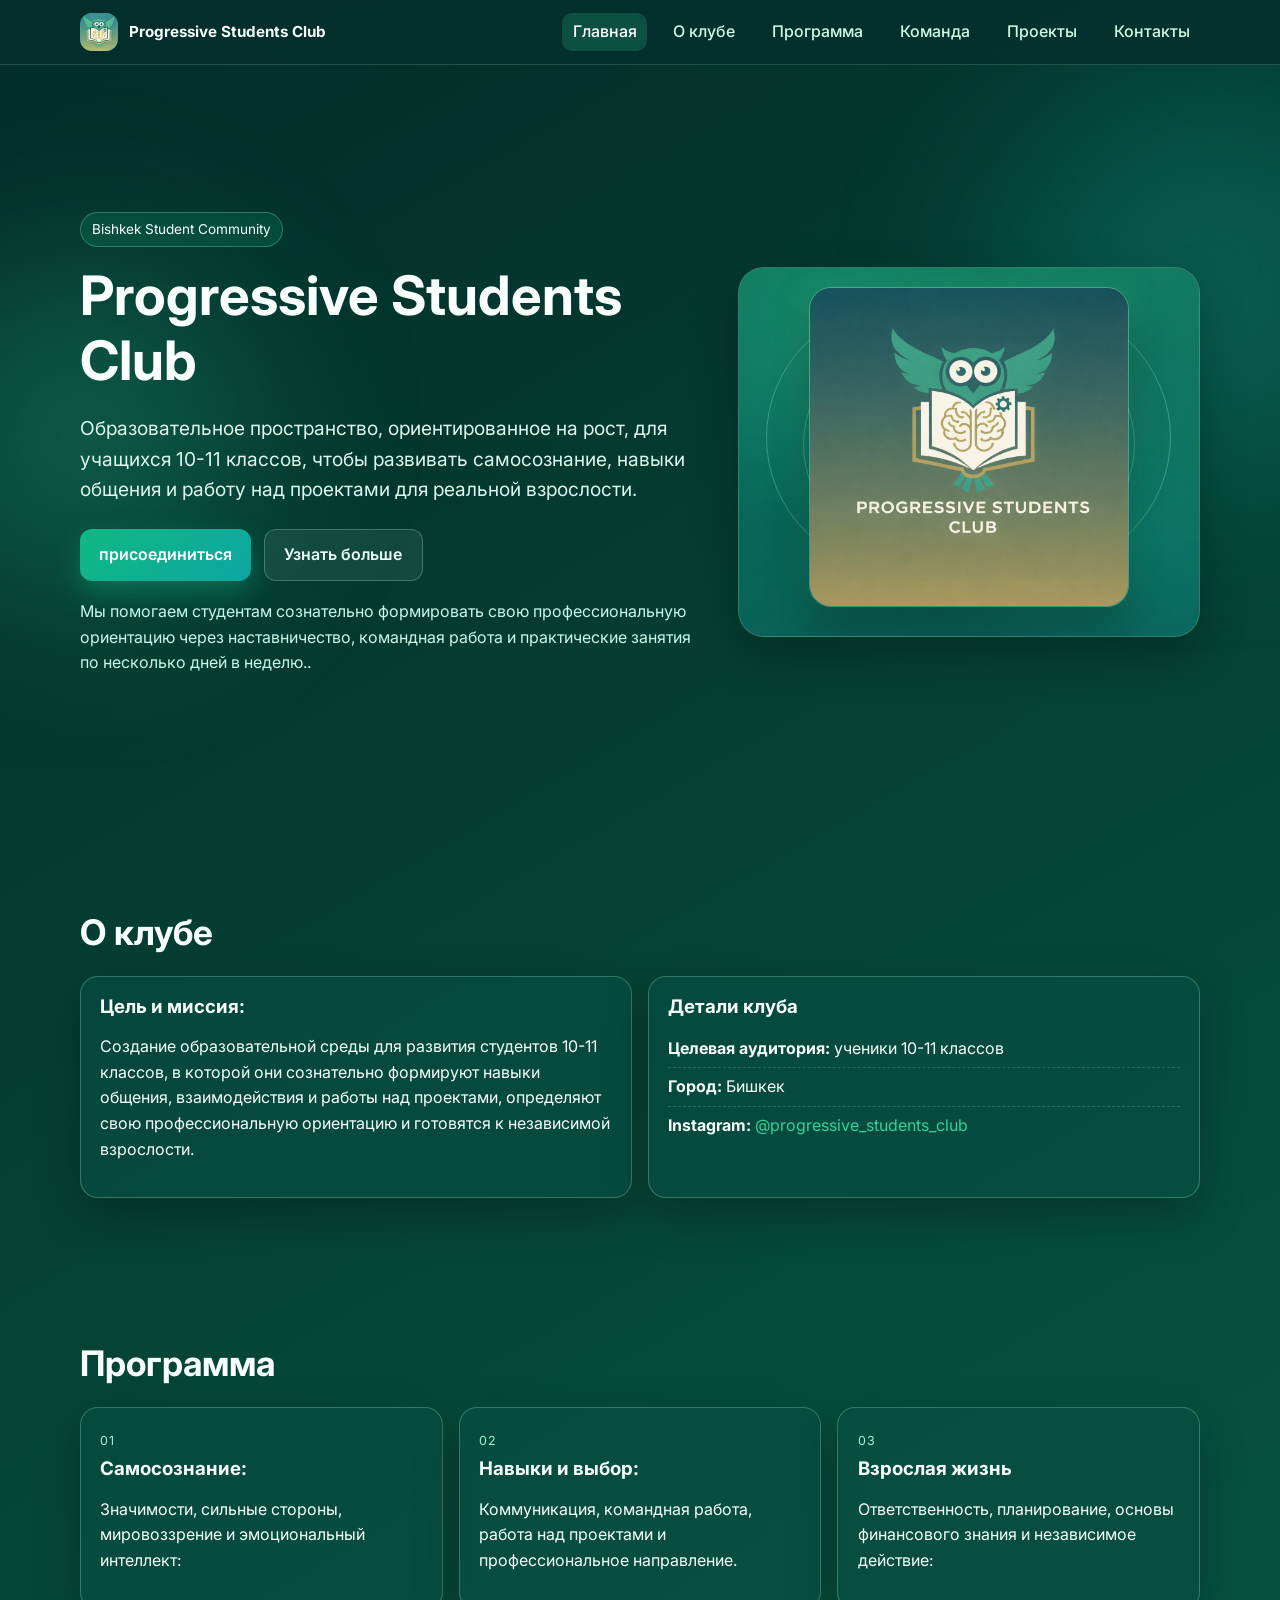
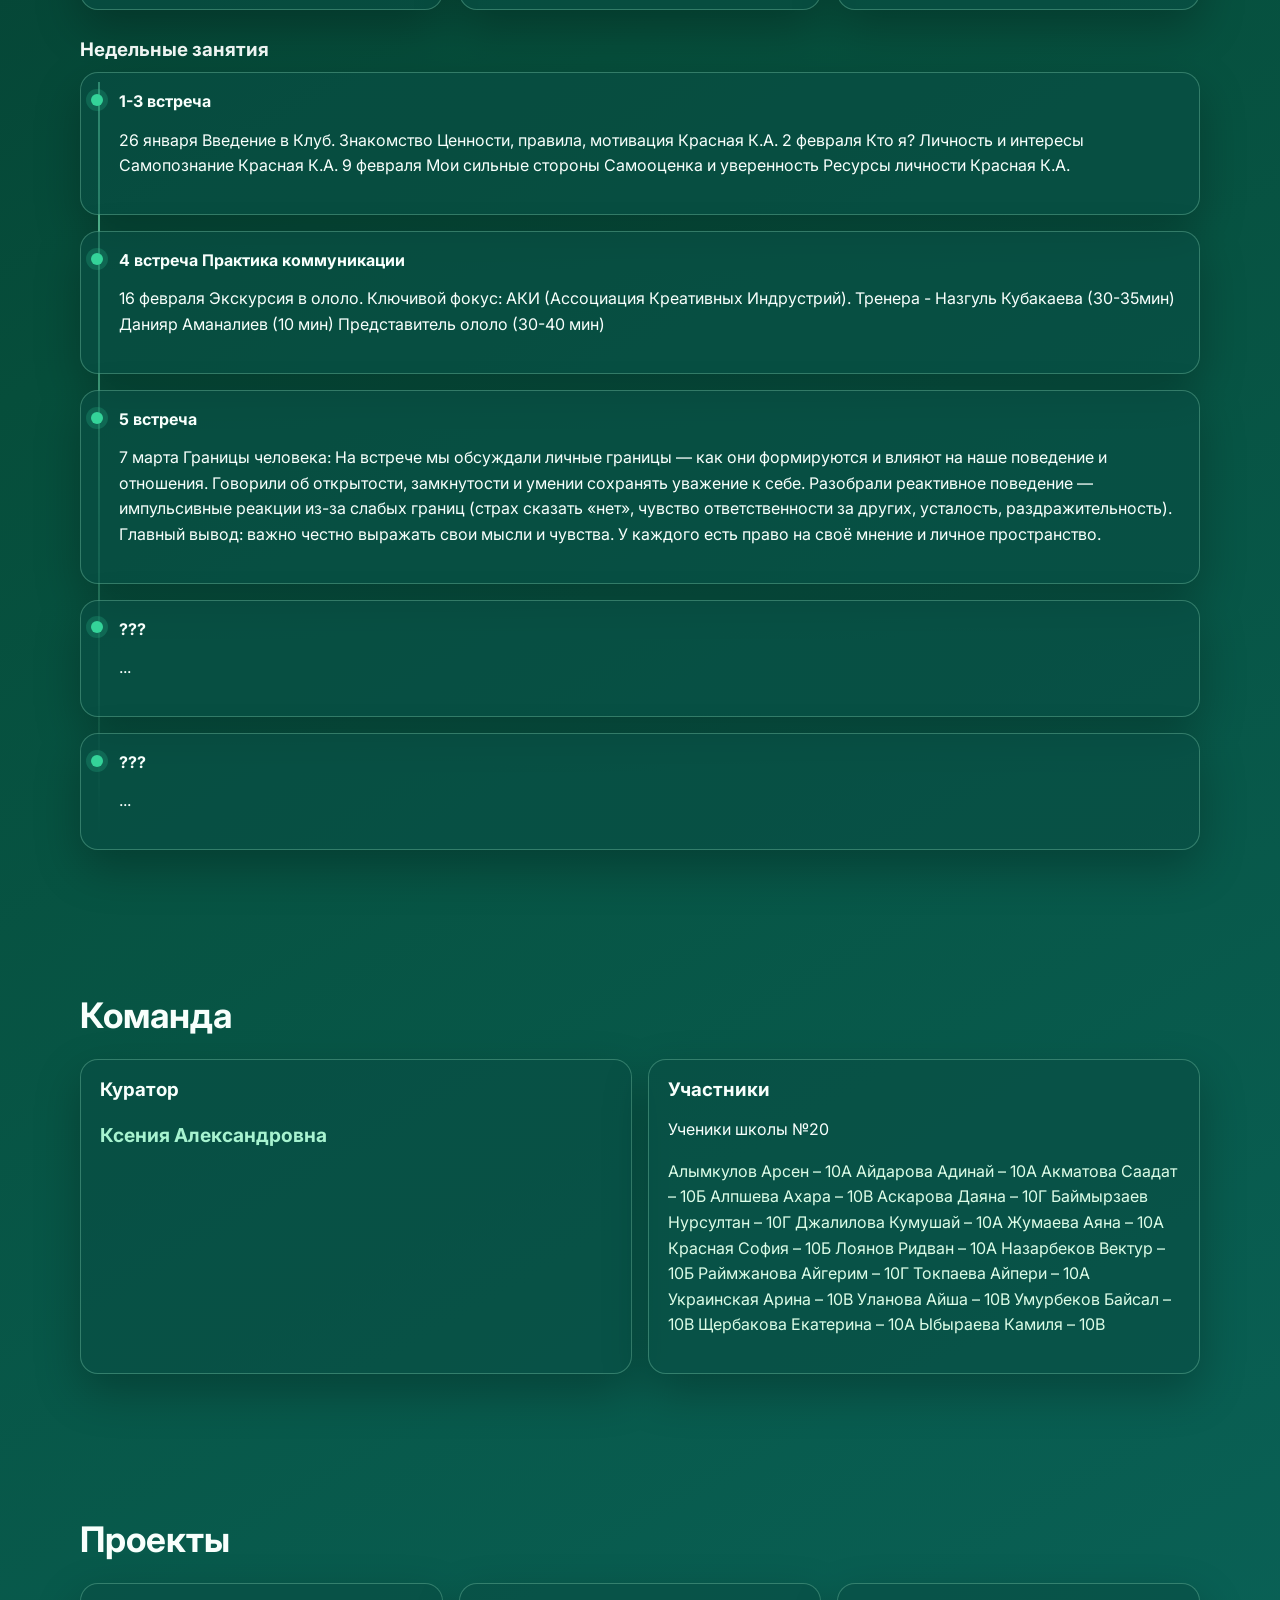
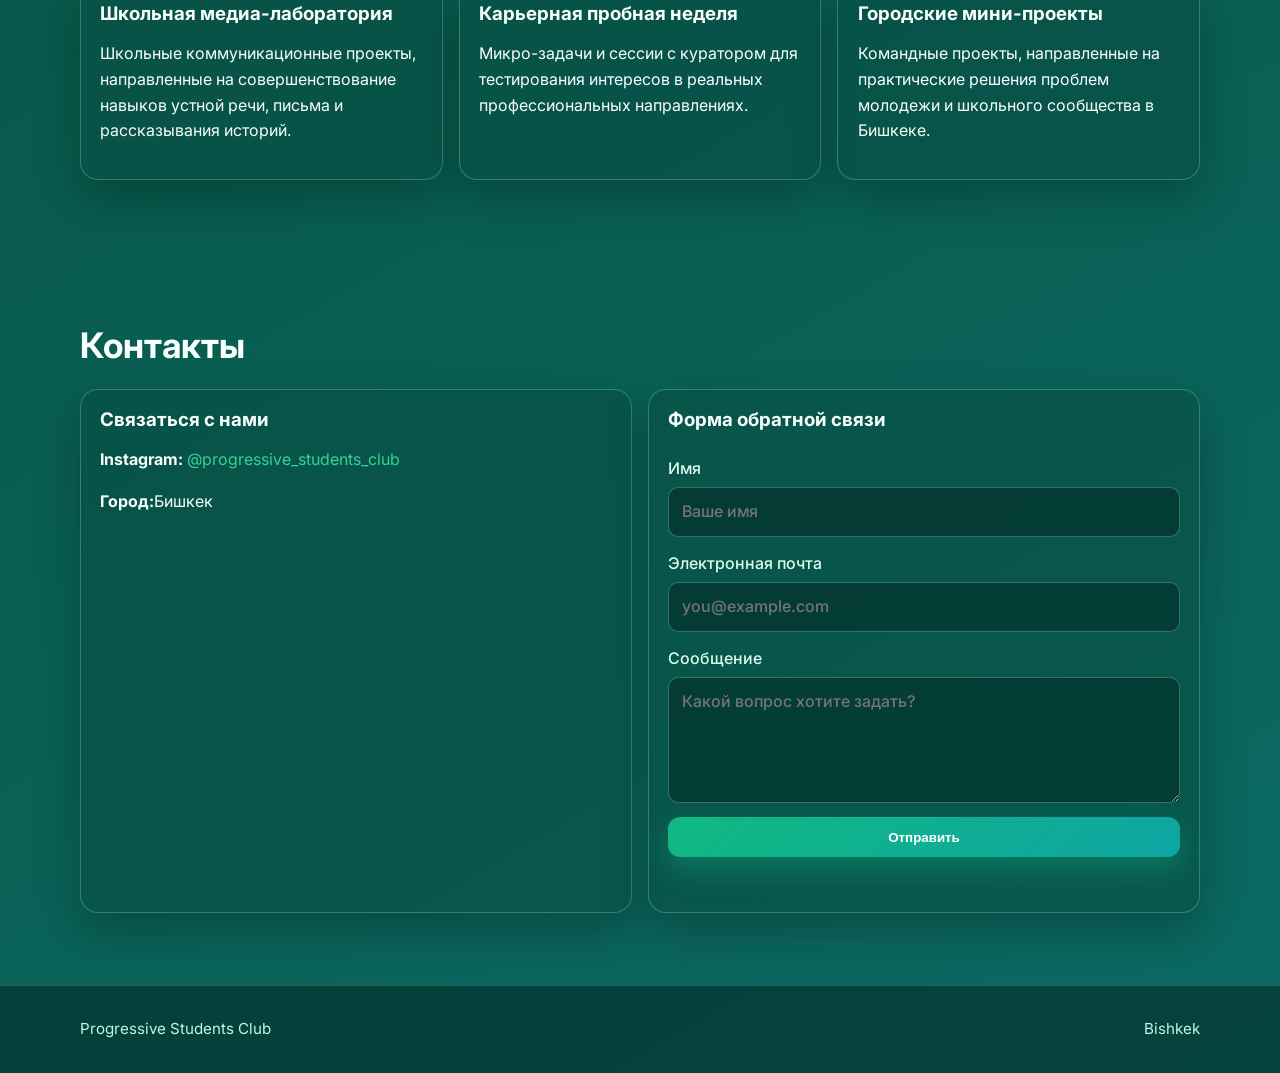
==== index.html @ 83e4a933 "Update image paths and contact API URL" ====
﻿<!DOCTYPE html>
<html lang="en">
<head>
  <meta charset="UTF-8" />
  <meta name="viewport" content="width=device-width, initial-scale=1.0" />
  <title>Progressive Students Club</title>
  <link rel="preconnect" href="https://fonts.googleapis.com" />
  <link rel="preconnect" href="https://fonts.gstatic.com" crossorigin />
  <link href="https://fonts.googleapis.com/css2?family=Inter:wght@400;500;600;700;800&display=swap" rel="stylesheet" />
  <link rel="stylesheet" href="main.css" />
</head>
<body>
  <div class="background-blur blur-one"></div>
  <div class="background-blur blur-two"></div>

  <header class="site-header">
    <div class="container nav-wrap">
      <a href="#home" class="brand">
        <span class="brand-icon"><img src="b03cfb3b-7df6-4807-9b04-dc9da9c97bba.png" alt="Progressive Students Club logo" /></span>
        <span>Progressive Students Club</span>
      </a>

      <button class="nav-toggle" aria-label="Open menu" aria-expanded="false">☰</button>

      <nav class="site-nav" id="site-nav">
        <a href="#home">Главная</a>
        <a href="#about">О клубе</a>
        <a href="#program">Программа</a>
        <a href="#team">Команда</a>
        <a href="#projects">Проекты</a>
        <a href="#contacts">Контакты</a>
      </nav>
    </div>
  </header>

  <main>
    <section id="home" class="section hero">
      <div class="container hero-grid">
        <div>
          <span class="tag">Bishkek Student Community</span>
          <h1>Progressive Students Club</h1>
          <p class="subtitle">Образовательное пространство, ориентированное на рост, для учащихся 10-11 классов, чтобы развивать самосознание, навыки общения и работу над проектами для реальной взрослости.</p>
          <div class="hero-actions">
            <a href="#contacts" class="btn btn-primary">присоединиться</a>
            <a href="#about" class="btn btn-ghost">Узнать больше</a>
          </div>
          <p class="short-desc">Мы помогаем студентам сознательно формировать свою профессиональную ориентацию через наставничество, командная работа и практические занятия по несколько дней в неделю..</p>
        </div>

        <div class="logo-card aura-card">
          <span class="aura-orbit orbit-one" aria-hidden="true"></span>
          <span class="aura-orbit orbit-two" aria-hidden="true"></span>
          <img src="Gemini_Generated_Image_danqq2danqq2danq.png" alt="Логотип Progressive Students Club" class="logo-image" />
          <p></p>
        </div>
      </div>
    </section>

    <section id="about" class="section">
      <div class="container">
        <h2>О клубе</h2>
        <div class="cards two-col">
          <article class="card">
            <h3>Цель и миссия:</h3>
            <p>Создание образовательной среды для развития студентов 10-11 классов, в которой они сознательно формируют навыки общения, взаимодействия и работы над проектами, определяют свою профессиональную ориентацию и готовятся к независимой взрослости.</p>
          </article>
          <article class="card">
            <h3>Детали клуба</h3>
            <ul class="info-list">
              <li><strong>Целевая аудитория:</strong> ученики 10-11 классов</li>
              <li><strong>Город:</strong> Бишкек</li>
              <li><strong>Instagram:</strong> <a href="https://www.instagram.com/progressive_students_club" target="_blank" rel="noopener noreferrer">@progressive_students_club</a></li>
            </ul>
          </article>
        </div>
      </div>
    </section>

    <section id="program" class="section">
      <div class="container">
        <h2>Программа</h2>
        <div class="cards three-col stages">
          <article class="card">
            <span class="stage-number">01</span>
            <h3>Самосознание:</h3>
            <p>Значимости, сильные стороны, мировоззрение и эмоциональный интеллект:</p>
          </article>
          <article class="card">
            <span class="stage-number">02</span>
            <h3>Навыки и выбор:</h3>
            <p>Коммуникация, командная работа, работа над проектами и профессиональное направление.</p>
          </article>
          <article class="card">
            <span class="stage-number">03</span>
            <h3>Взрослая жизнь</h3>
            <p>Ответственность, планирование, основы финансового знания и независимое действие:</p>
          </article>
        </div>

        <div class="timeline-wrap">
          <h3>Недельные занятия</h3>
          <div class="timeline">
            <article class="timeline-item card">
              <h4>1-3 встреча</h4>
              <p>26 января	Введение в Клуб. Знакомство	Ценности, правила, мотивация	Красная К.А.	
                 2 февраля	Кто я? Личность и интересы	Самопознание	Красная К.А.	
                 9 февраля	Мои сильные стороны 
                    Самооценка и уверенность
	                Ресурсы личности	Красная К.А.	
                </p>
            </article>
            <article class="timeline-item card">
              <h4>4 встреча Практика коммуникации</h4>
              <p>16 февраля	Экскурсия в ололо. 

	            Ключивой фокус: АКИ (Ассоциация Креативных Индрустрий).
                Тренера - Назгуль Кубакаева (30-35мин)
                Данияр Аманалиев (10 мин)
                Представитель ололо (30-40 мин)
	
</p>
            </article>
            <article class="timeline-item card">
              <h4>5 встреча
              </h4>
              <p>7 марта Границы человека: На встрече мы обсуждали личные границы — как они формируются и влияют на наше поведение и отношения. Говорили об открытости, замкнутости и умении сохранять уважение к себе.
Разобрали реактивное поведение — импульсивные реакции из-за слабых границ (страх сказать «нет», чувство ответственности за других, усталость, раздражительность).
Главный вывод: важно честно выражать свои мысли и чувства. У каждого есть право на своё мнение и личное пространство.</p>
            </article>
            <article class="timeline-item card">
              <h4>???</h4>
              <p>...</p>
            </article>
            <article class="timeline-item card">
              <h4>???</h4>
              <p>...</p>
            </article>
          </div>
        </div>
      </div>
    </section>

    <section id="team" class="section">
      <div class="container">
        <h2>Команда</h2>
        <div class="cards two-col">
          <article class="card">
            <h3>Куратор</h3>
            <p class="mentor-name">Ксения Александровна</p>
          </article>
          <article class="card">
            <h3>Участники</h3>
            <p>Ученики школы №20</p>
            <p class="names-block">Алымкулов Арсен – 10А

Айдарова Адинай – 10А

Акматова Саадат – 10Б

Алпшева Ахара – 10В

Аскарова Даяна – 10Г

Баймырзаев Нурсултан – 10Г

Джалилова Кумушай – 10А

Жумаева Аяна – 10А

Красная София – 10Б

Лоянов Ридван – 10А

Назарбеков Вектур – 10Б

Раймжанова Айгерим – 10Г

Токпаева Айпери – 10А

Украинская Арина – 10В

Уланова Айша – 10В

Умурбеков Байсал – 10В

Щербакова Екатерина – 10А

Ыбыраева Камиля – 10В</p>
          </article>
        </div>
      </div>
    </section>

    <section id="projects" class="section">
      <div class="container">
        <h2>Проекты</h2>
        <div class="cards three-col">
          <article class="card">
            <h3>Школьная медиа-лаборатория</h3>
            <p>Школьные коммуникационные проекты, направленные на совершенствование навыков устной речи, письма и рассказывания историй.</p>
          </article>
          <article class="card">
            <h3>Карьерная пробная неделя</h3>
            <p>Микро-задачи и сессии с куратором для тестирования интересов в реальных профессиональных направлениях.</p>
          </article>
          <article class="card">
            <h3>Городские мини-проекты</h3>
            <p>Командные проекты, направленные на практические решения проблем молодежи и школьного сообщества в Бишкеке.</p>
          </article>
        </div>
      </div>
    </section>

    <section id="contacts" class="section">
      <div class="container">
        <h2>Контакты</h2>
        <div class="cards two-col">
          <article class="card">
            <h3>Связаться с нами</h3>
            <p><strong>Instagram:</strong> <a href="https://www.instagram.com/progressive_students_club" target="_blank" rel="noopener noreferrer">@progressive_students_club</a></p>
            <p><strong>Город:</strong>Бишкек</p>
          </article>

          <form class="card contact-form" id="contactForm">
            <h3>Форма обратной связи</h3>
            <label>
              Имя
              <input type="text" name="name" placeholder="Ваше имя" required />
            </label>
            <label>
                Электронная почта
              <input type="email" name="email" placeholder="you@example.com" required />
            </label>
            <label class="hp-field" aria-hidden="true">
              Website
              <input type="text" name="website" tabindex="-1" autocomplete="off" />
            </label>
            <label>
              Сообщение
              <textarea name="message" rows="4" placeholder="Какой вопрос хотите задать?" required></textarea>
            </label>
            <button type="submit" class="btn btn-primary">Отправить</button>
            <p class="form-note" id="formNote" aria-live="polite"></p>
          </form>
        </div>
      </div>
    </section>
  </main>

  <footer class="site-footer">
    <div class="container footer-wrap">
      <p>Progressive Students Club</p>
      <p>Bishkek</p>
    </div>
  </footer>

  <script>
    window.CONTACT_API_URL = 'https://progressive-students-club.onrender.com';
  </script>
  <script src="main.js"></script>
</body>
</html>
---- main.css ----
﻿:root {
  --bg-dark: #052e2b;
  --bg-mid: #065f46;
  --emerald: #10b981;
  --mint: #34d399;
  --teal: #0f766e;
  --text: #f8fffc;
  --muted: #d1fae5;
  --card: rgba(9, 78, 68, 0.62);
  --border: rgba(167, 243, 208, 0.28);
  --shadow: 0 18px 45px rgba(0, 0, 0, 0.25);
  --radius: 18px;
}

* {
  box-sizing: border-box;
}

html {
  scroll-behavior: smooth;
}

body {
  margin: 0;
  font-family: "Inter", sans-serif;
  color: var(--text);
  background: linear-gradient(150deg, #022c28, #064e3b 40%, #0b6a63 100%);
  line-height: 1.6;
  min-height: 100vh;
}

a {
  color: var(--mint);
  text-decoration: none;
}

a:hover {
  color: #a7f3d0;
}

.container {
  width: min(1120px, 92%);
  margin: 0 auto;
}

.background-blur {
  position: fixed;
  z-index: -1;
  border-radius: 50%;
  filter: blur(100px);
  opacity: 0.28;
}

.blur-one {
  width: 320px;
  height: 320px;
  left: -80px;
  top: 30vh;
  background: #34d399;
}

.blur-two {
  width: 380px;
  height: 380px;
  right: -120px;
  top: 10vh;
  background: #14b8a6;
}

.site-header {
  position: sticky;
  top: 0;
  z-index: 100;
  backdrop-filter: blur(12px);
  background: rgba(4, 47, 44, 0.75);
  border-bottom: 1px solid rgba(167, 243, 208, 0.18);
}

.nav-wrap {
  display: flex;
  align-items: center;
  justify-content: space-between;
  gap: 1rem;
  padding: 0.8rem 0;
}

.brand {
  display: inline-flex;
  align-items: center;
  gap: 0.7rem;
  color: var(--text);
  font-weight: 700;
  font-size: 0.95rem;
}

.brand-icon {
  width: 38px;
  height: 38px;
  border-radius: 12px;
  display: grid;
  place-items: center;
  background: linear-gradient(135deg, var(--mint), var(--teal));
  color: white;
  overflow: hidden;
}

.brand-icon img {
  width: 100%;
  height: 100%;
  object-fit: cover;
  border-radius: 10px;
  display: block;
}

.site-nav {
  display: flex;
  align-items: center;
  gap: 1rem;
}

.site-nav a {
  color: var(--muted);
  font-weight: 500;
  padding: 0.4rem 0.65rem;
  border-radius: 10px;
  transition: background 0.25s ease, color 0.25s ease;
}

.site-nav a:hover,
.site-nav a.active {
  color: #ffffff;
  background: rgba(52, 211, 153, 0.2);
}

.nav-toggle {
  display: none;
  border: 1px solid var(--border);
  background: rgba(6, 95, 70, 0.45);
  color: var(--text);
  border-radius: 12px;
  width: 42px;
  height: 42px;
  cursor: pointer;
}

.section {
  padding: 4.5rem 0;
}

.hero {
  min-height: 86vh;
  display: flex;
  align-items: center;
}

.hero-grid {
  display: grid;
  grid-template-columns: 1.15fr 0.85fr;
  gap: 2rem;
  align-items: center;
}

.tag {
  display: inline-block;
  padding: 0.35rem 0.7rem;
  border: 1px solid var(--border);
  border-radius: 100px;
  background: rgba(16, 185, 129, 0.16);
  font-size: 0.85rem;
}

h1,
h2,
h3,
h4 {
  margin: 0 0 0.7rem;
  line-height: 1.2;
}

h1 {
  font-size: clamp(2rem, 4.6vw, 3.4rem);
  margin-top: 1rem;
}

h2 {
  font-size: clamp(1.5rem, 3.3vw, 2.2rem);
  margin-bottom: 1.4rem;
}

.subtitle {
  color: #def7ec;
  font-size: clamp(1rem, 1.6vw, 1.2rem);
  max-width: 58ch;
}

.short-desc {
  margin-top: 1.1rem;
  color: #c9f7e8;
}

.hero-actions {
  margin-top: 1.5rem;
  display: flex;
  flex-wrap: wrap;
  gap: 0.8rem;
}

.btn {
  display: inline-flex;
  align-items: center;
  justify-content: center;
  padding: 0.78rem 1.2rem;
  border-radius: 12px;
  font-weight: 600;
  border: none;
  cursor: pointer;
  transition: transform 0.2s ease, box-shadow 0.2s ease, background 0.2s ease;
}

.btn:hover {
  transform: translateY(-2px);
}

.btn-primary {
  background: linear-gradient(135deg, var(--emerald), #0ea5a3);
  color: white;
  box-shadow: 0 12px 28px rgba(16, 185, 129, 0.35);
}

.btn-ghost {
  border: 1px solid var(--border);
  background: rgba(209, 250, 229, 0.08);
  color: #eafff6;
}

.logo-card {
  position: relative;
  isolation: isolate;
  overflow: hidden;
  padding: 1.2rem;
  border-radius: 26px;
  background:
    radial-gradient(circle at 15% 20%, rgba(52, 211, 153, 0.24), transparent 38%),
    radial-gradient(circle at 85% 75%, rgba(20, 184, 166, 0.22), transparent 42%),
    linear-gradient(155deg, rgba(6, 95, 70, 0.7), rgba(10, 70, 74, 0.56));
  border: 1px solid var(--border);
  box-shadow: var(--shadow);
  animation: floatIn 0.85s ease;
}

.logo-card::before {
  content: "";
  position: absolute;
  inset: -35%;
  z-index: -1;
  background: conic-gradient(from 10deg, rgba(52, 211, 153, 0.35), rgba(20, 184, 166, 0.22), rgba(13, 148, 136, 0.36), rgba(52, 211, 153, 0.35));
  filter: blur(24px);
  animation: auraSpin 11s linear infinite;
}

.logo-card p {
  margin: 0.6rem 0 0;
  text-align: center;
  color: #c8f5e6;
  font-weight: 600;
}

.logo-image {
  position: relative;
  z-index: 1;
  width: 100%;
  max-width: 320px;
  display: block;
  margin: 0 auto;
  border-radius: 22px;
  border: 1px solid rgba(167, 243, 208, 0.35);
  box-shadow: 0 20px 42px rgba(0, 0, 0, 0.34), 0 0 32px rgba(52, 211, 153, 0.28);
}

.aura-orbit {
  position: absolute;
  border: 1px solid rgba(167, 243, 208, 0.3);
  border-radius: 999px;
  pointer-events: none;
}

.orbit-one {
  --base-rot: 12deg;
  width: 88%;
  height: 72%;
  left: 6%;
  top: 10%;
  animation: orbitFloat 7s ease-in-out infinite;
}

.orbit-two {
  --base-rot: -9deg;
  width: 72%;
  height: 58%;
  left: 14%;
  top: 19%;
  animation: orbitFloat 5.5s ease-in-out infinite reverse;
}

.cards {
  display: grid;
  gap: 1rem;
}

.two-col {
  grid-template-columns: repeat(2, minmax(0, 1fr));
}

.three-col {
  grid-template-columns: repeat(3, minmax(0, 1fr));
}

.card {
  background: var(--card);
  border: 1px solid var(--border);
  border-radius: var(--radius);
  padding: 1.2rem;
  box-shadow: var(--shadow);
  transition: transform 0.25s ease, border-color 0.25s ease;
}

.card:hover {
  transform: translateY(-4px);
  border-color: rgba(167, 243, 208, 0.56);
}

.info-list {
  list-style: none;
  margin: 0;
  padding: 0;
}

.info-list li {
  padding: 0.38rem 0;
  border-bottom: 1px dashed rgba(167, 243, 208, 0.2);
}

.info-list li:last-child {
  border-bottom: none;
}

.stage-number {
  display: inline-block;
  color: #9ff2d4;
  font-size: 0.78rem;
  letter-spacing: 0.1em;
  margin-bottom: 0.45rem;
}

.timeline-wrap {
  margin-top: 1.8rem;
}

.timeline {
  display: grid;
  gap: 1rem;
  position: relative;
}

.timeline::before {
  content: "";
  position: absolute;
  left: 18px;
  top: 10px;
  bottom: 10px;
  width: 2px;
  background: linear-gradient(to bottom, #6ee7b7, transparent);
}

.timeline-item {
  position: relative;
  padding-left: 2.4rem;
}

.timeline-item::before {
  content: "";
  position: absolute;
  left: 10px;
  top: 1.3rem;
  width: 12px;
  height: 12px;
  border-radius: 50%;
  background: var(--mint);
  box-shadow: 0 0 0 5px rgba(52, 211, 153, 0.2);
}

.mentor-name {
  font-size: 1.2rem;
  font-weight: 700;
  color: #a7f3d0;
}

.names-block {
  color: #dcfce7;
}

.contact-form {
  display: grid;
  gap: 0.85rem;
}

.contact-form label {
  display: grid;
  gap: 0.35rem;
  font-weight: 500;
  color: #ddfcef;
}

.contact-form input,
.contact-form textarea {
  width: 100%;
  border-radius: 10px;
  border: 1px solid rgba(167, 243, 208, 0.3);
  padding: 0.7rem 0.8rem;
  background: rgba(2, 44, 40, 0.6);
  color: #f8fffc;
  font: inherit;
}

.hp-field {
  position: absolute;
  left: -9999px;
  top: auto;
  width: 1px;
  height: 1px;
  overflow: hidden;
}

.contact-form input:focus,
.contact-form textarea:focus {
  outline: 2px solid rgba(52, 211, 153, 0.4);
  border-color: rgba(52, 211, 153, 0.7);
}

.form-note {
  min-height: 1.4rem;
  margin: 0;
  color: #b6f4de;
}

.form-note.success {
  color: #a7f3d0;
}

.form-note.error {
  color: #fecaca;
}

.site-footer {
  border-top: 1px solid rgba(167, 243, 208, 0.18);
  background: rgba(4, 47, 44, 0.65);
}

.footer-wrap {
  display: flex;
  justify-content: space-between;
  gap: 1rem;
  padding: 1rem 0;
  color: #c3f6e1;
  font-size: 0.95rem;
}

@keyframes floatIn {
  from {
    opacity: 0;
    transform: translateY(12px) scale(0.97);
  }

  to {
    opacity: 1;
    transform: translateY(0) scale(1);
  }
}

@keyframes auraSpin {
  from {
    transform: rotate(0deg);
  }

  to {
    transform: rotate(360deg);
  }
}

@keyframes orbitFloat {
  0% {
    transform: translateY(0) rotate(var(--base-rot));
    opacity: 0.58;
  }

  50% {
    transform: translateY(-8px) rotate(calc(var(--base-rot) - 5deg));
    opacity: 0.88;
  }

  100% {
    transform: translateY(0) rotate(var(--base-rot));
    opacity: 0.58;
  }
}

.reveal {
  opacity: 0;
  transform: translateY(16px);
  transition: opacity 0.55s ease, transform 0.55s ease;
}

.reveal.visible {
  opacity: 1;
  transform: translateY(0);
}

@media (max-width: 980px) {
  .hero-grid,
  .three-col {
    grid-template-columns: 1fr 1fr;
  }

  .section {
    padding: 3.6rem 0;
  }
}

@media (max-width: 760px) {
  .nav-toggle {
    display: inline-grid;
    place-items: center;
  }

  .site-nav {
    position: absolute;
    top: 100%;
    left: 4%;
    right: 4%;
    flex-direction: column;
    align-items: stretch;
    gap: 0.4rem;
    padding: 0.7rem;
    border-radius: 14px;
    background: rgba(2, 44, 40, 0.96);
    border: 1px solid rgba(167, 243, 208, 0.24);
    box-shadow: var(--shadow);
    opacity: 0;
    pointer-events: none;
    transform: translateY(-8px);
    transition: opacity 0.2s ease, transform 0.2s ease;
  }

  .site-nav.open {
    opacity: 1;
    pointer-events: auto;
    transform: translateY(0);
  }

  .hero {
    min-height: auto;
    padding-top: 1.5rem;
  }

  .hero-grid,
  .two-col,
  .three-col {
    grid-template-columns: 1fr;
  }

  .footer-wrap {
    flex-direction: column;
    align-items: flex-start;
  }
}
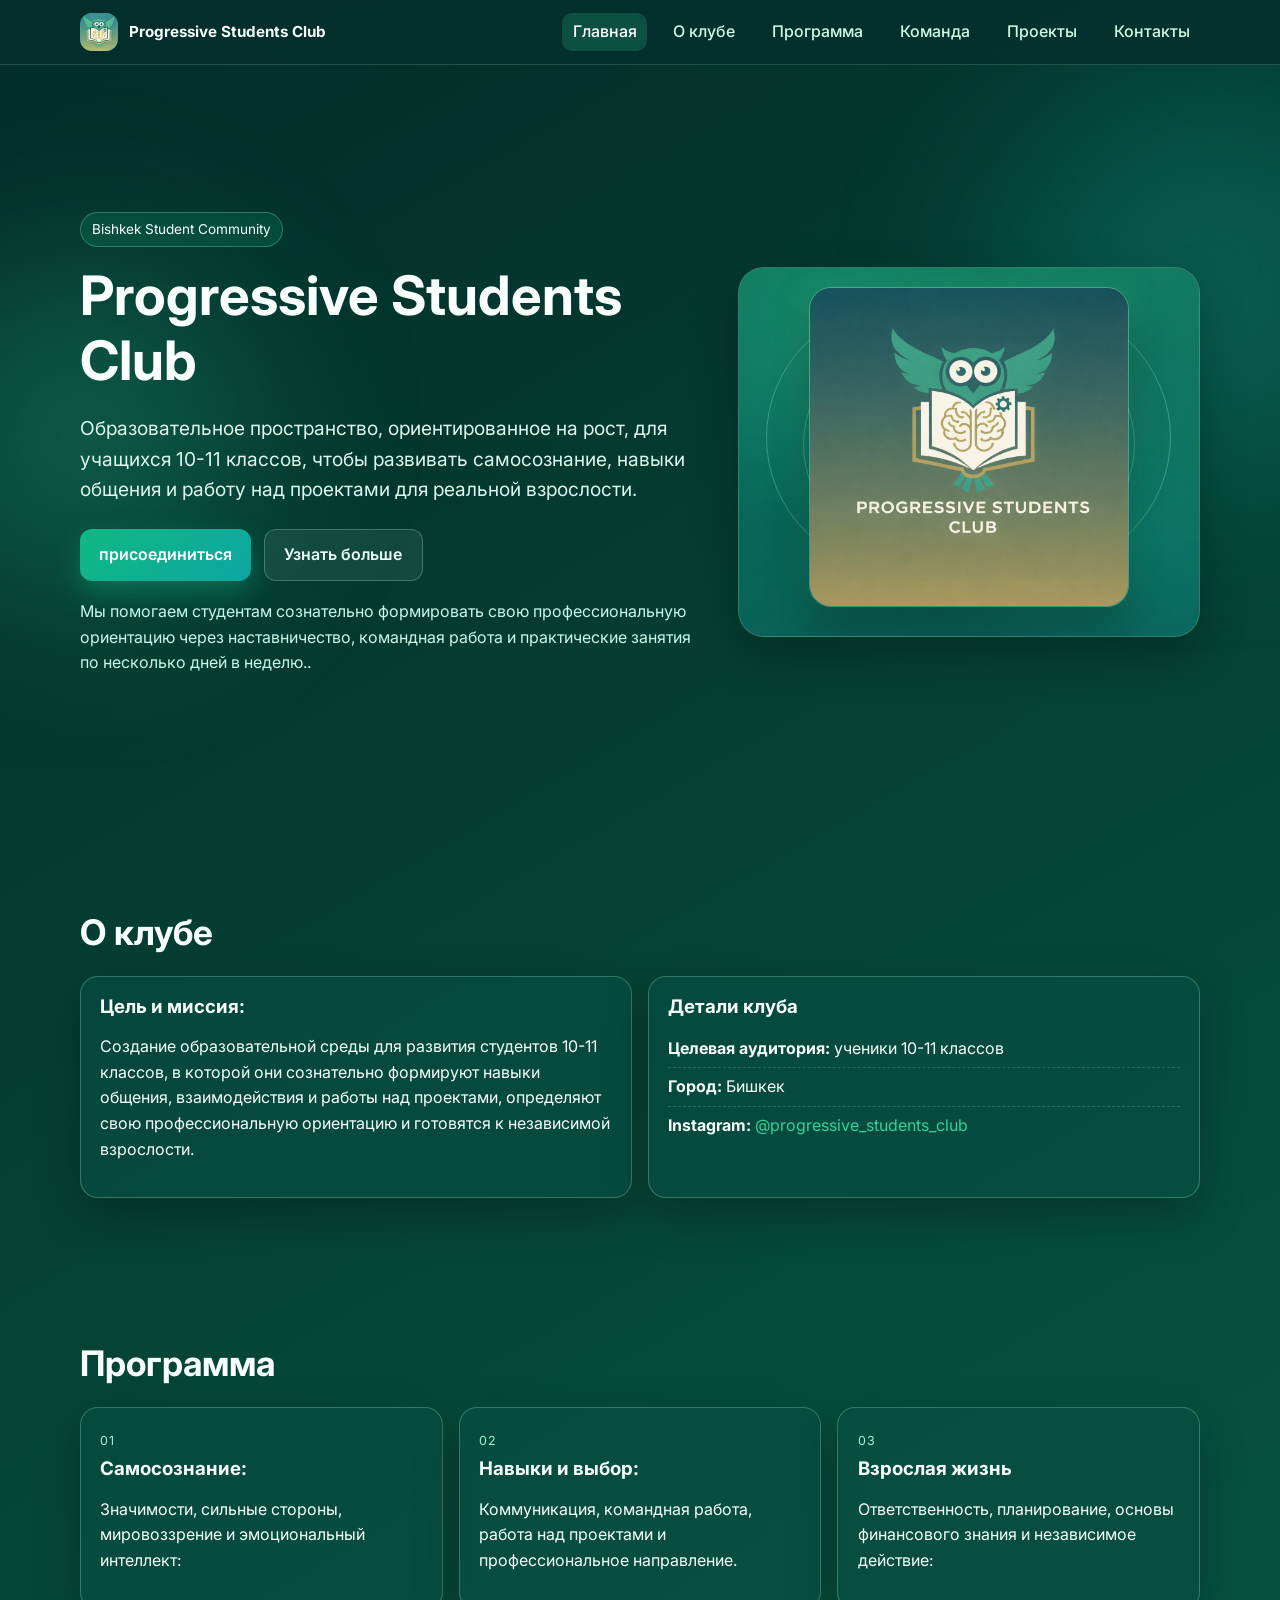
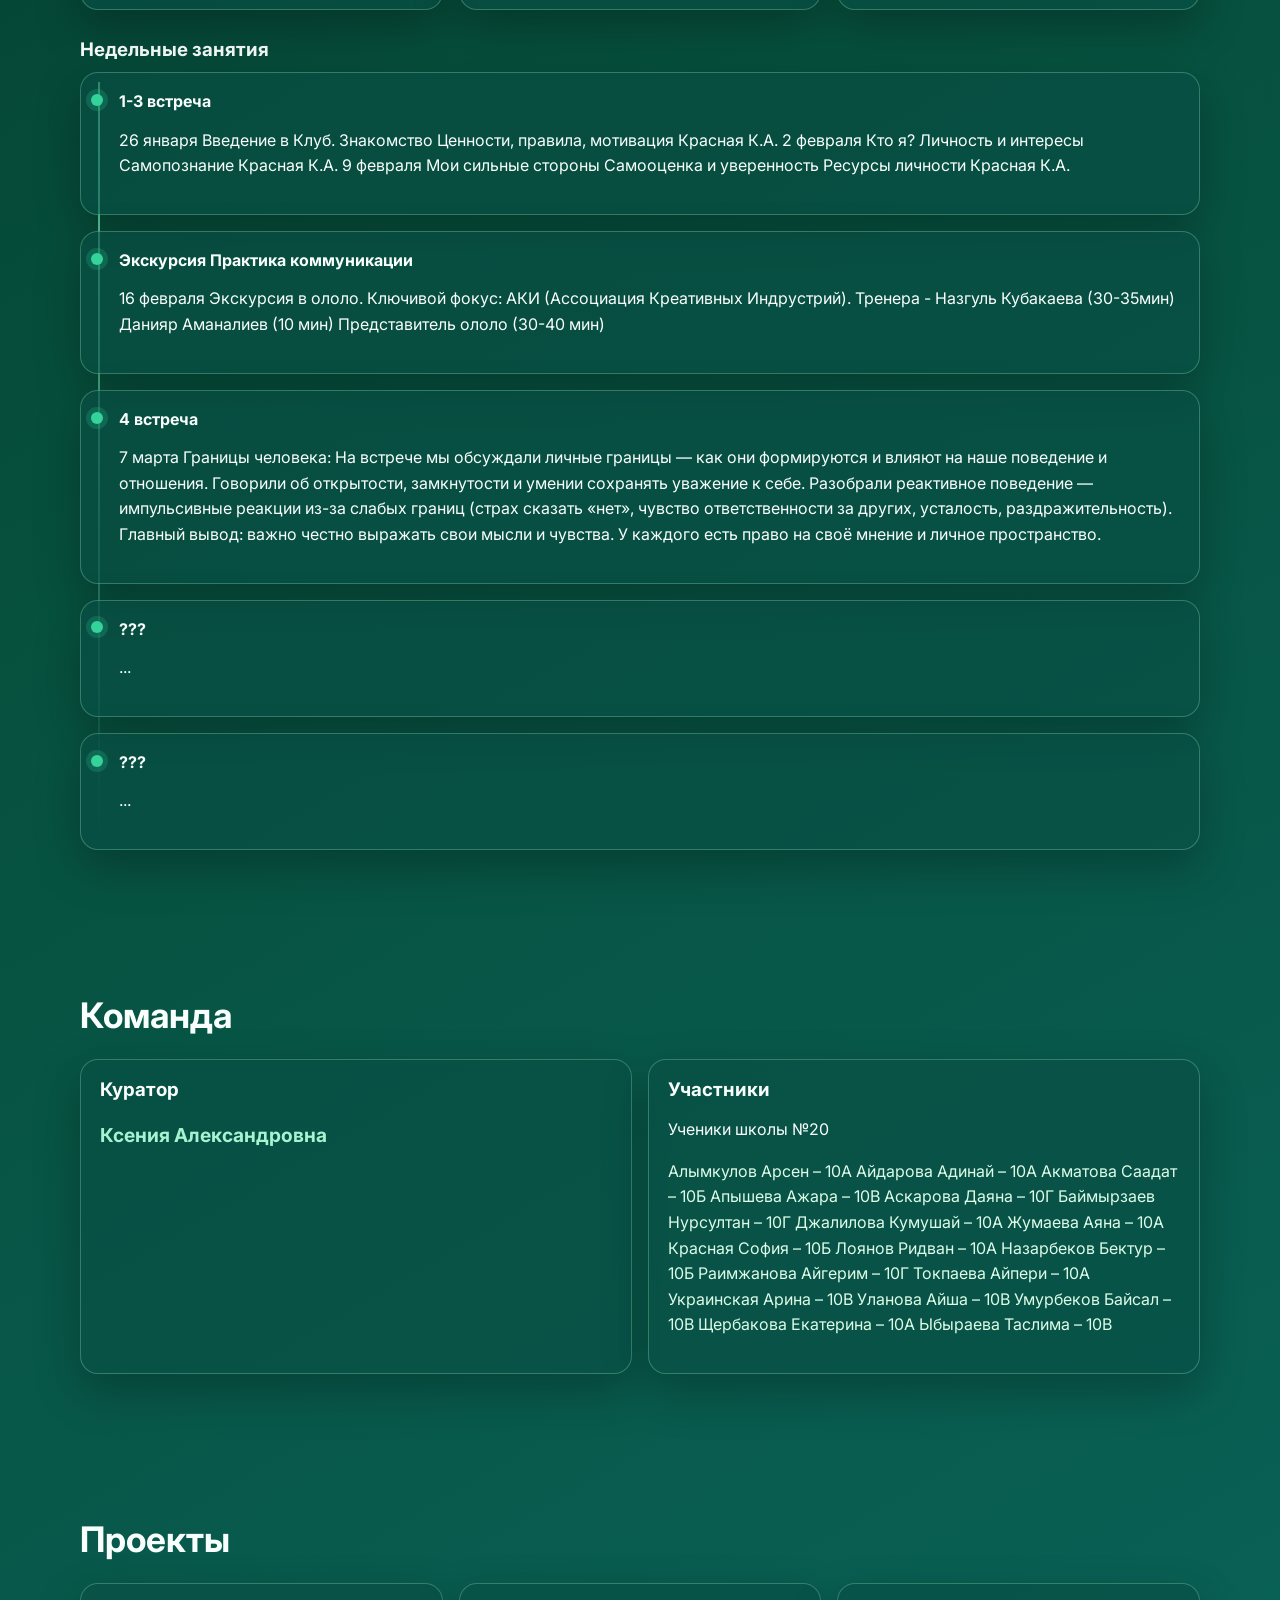
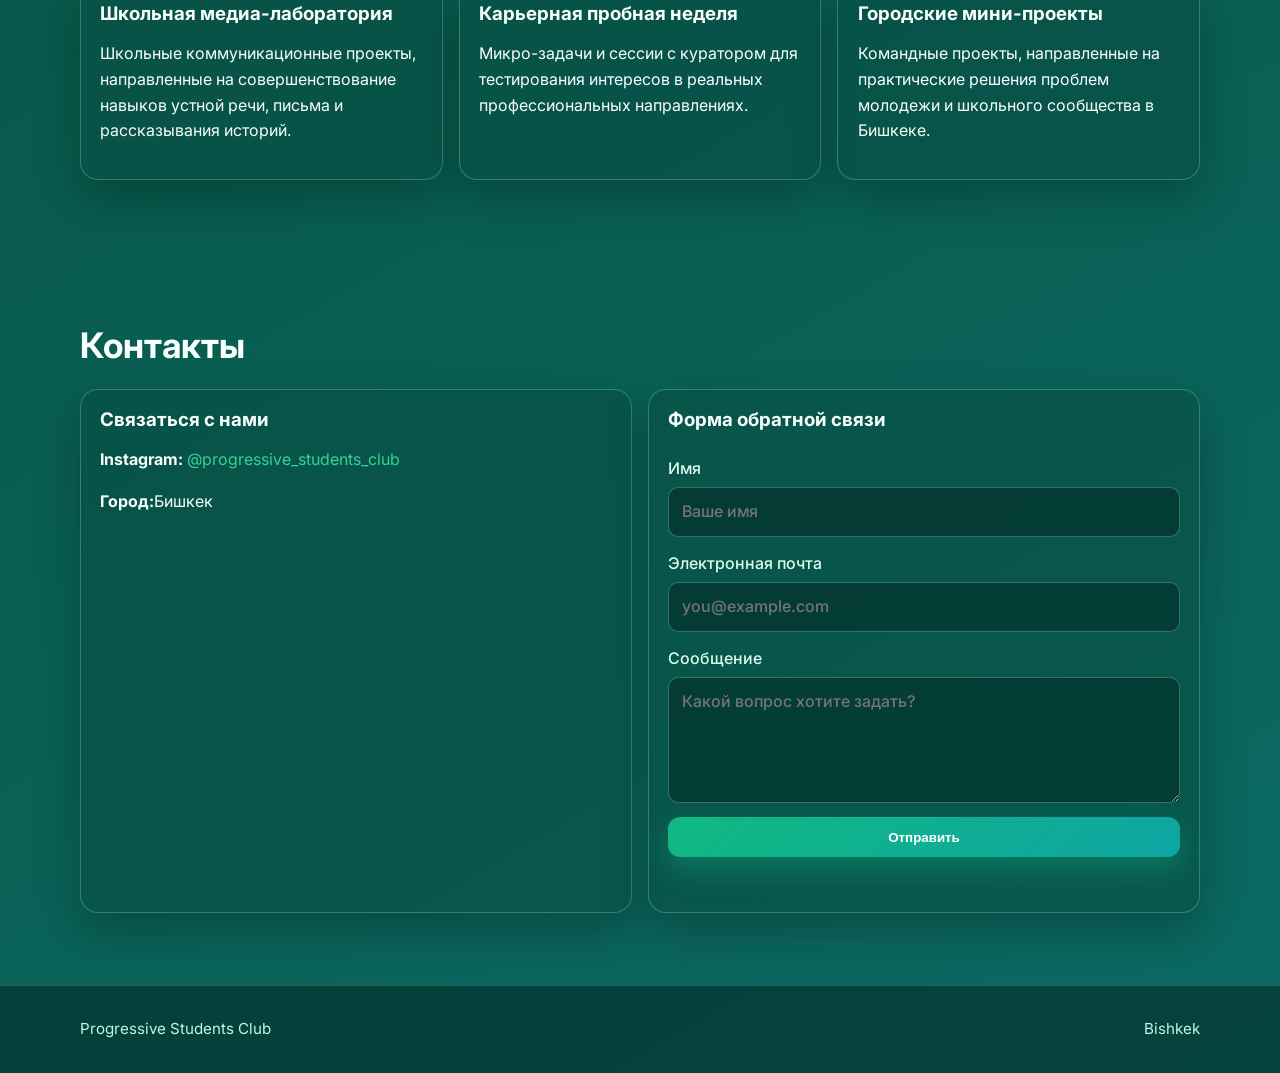
==== commit 43d83d56: "Update meeting titles and participant names in index.html" ====
--- a/index.html
+++ b/index.html
@@ -110,7 +110,7 @@
                 </p>
             </article>
             <article class="timeline-item card">
-              <h4>4 встреча Практика коммуникации</h4>
+              <h4>Экскурсия Практика коммуникации</h4>
               <p>16 февраля	Экскурсия в ололо. 
 
 	            Ключивой фокус: АКИ (Ассоциация Креативных Индрустрий).
@@ -121,7 +121,7 @@
 </p>
             </article>
             <article class="timeline-item card">
-              <h4>5 встреча
+              <h4>4 встреча
               </h4>
               <p>7 марта Границы человека: На встрече мы обсуждали личные границы — как они формируются и влияют на наше поведение и отношения. Говорили об открытости, замкнутости и умении сохранять уважение к себе.
 Разобрали реактивное поведение — импульсивные реакции из-за слабых границ (страх сказать «нет», чувство ответственности за других, усталость, раздражительность).
@@ -157,7 +157,7 @@
 
 Акматова Саадат – 10Б
 
-Алпшева Ахара – 10В
+Апышева Ажара – 10В
 
 Аскарова Даяна – 10Г
 
@@ -171,9 +171,9 @@
 
 Лоянов Ридван – 10А
 
-Назарбеков Вектур – 10Б
-
-Раймжанова Айгерим – 10Г
+Назарбеков Бектур – 10Б
+
+Раимжанова Айгерим – 10Г
 
 Токпаева Айпери – 10А
 
@@ -185,7 +185,7 @@
 
 Щербакова Екатерина – 10А
 
-Ыбыраева Камиля – 10В</p>
+Ыбыраева Таслима – 10В</p>
           </article>
         </div>
       </div>
@@ -255,7 +255,7 @@
   </footer>
 
   <script>
-    window.CONTACT_API_URL = 'https://progressive-students-club.onrender.com';
+    window.CONTACT_API_URL = 'https://your-render-service.onrender.com/api/contact';
   </script>
   <script src="main.js"></script>
 </body>
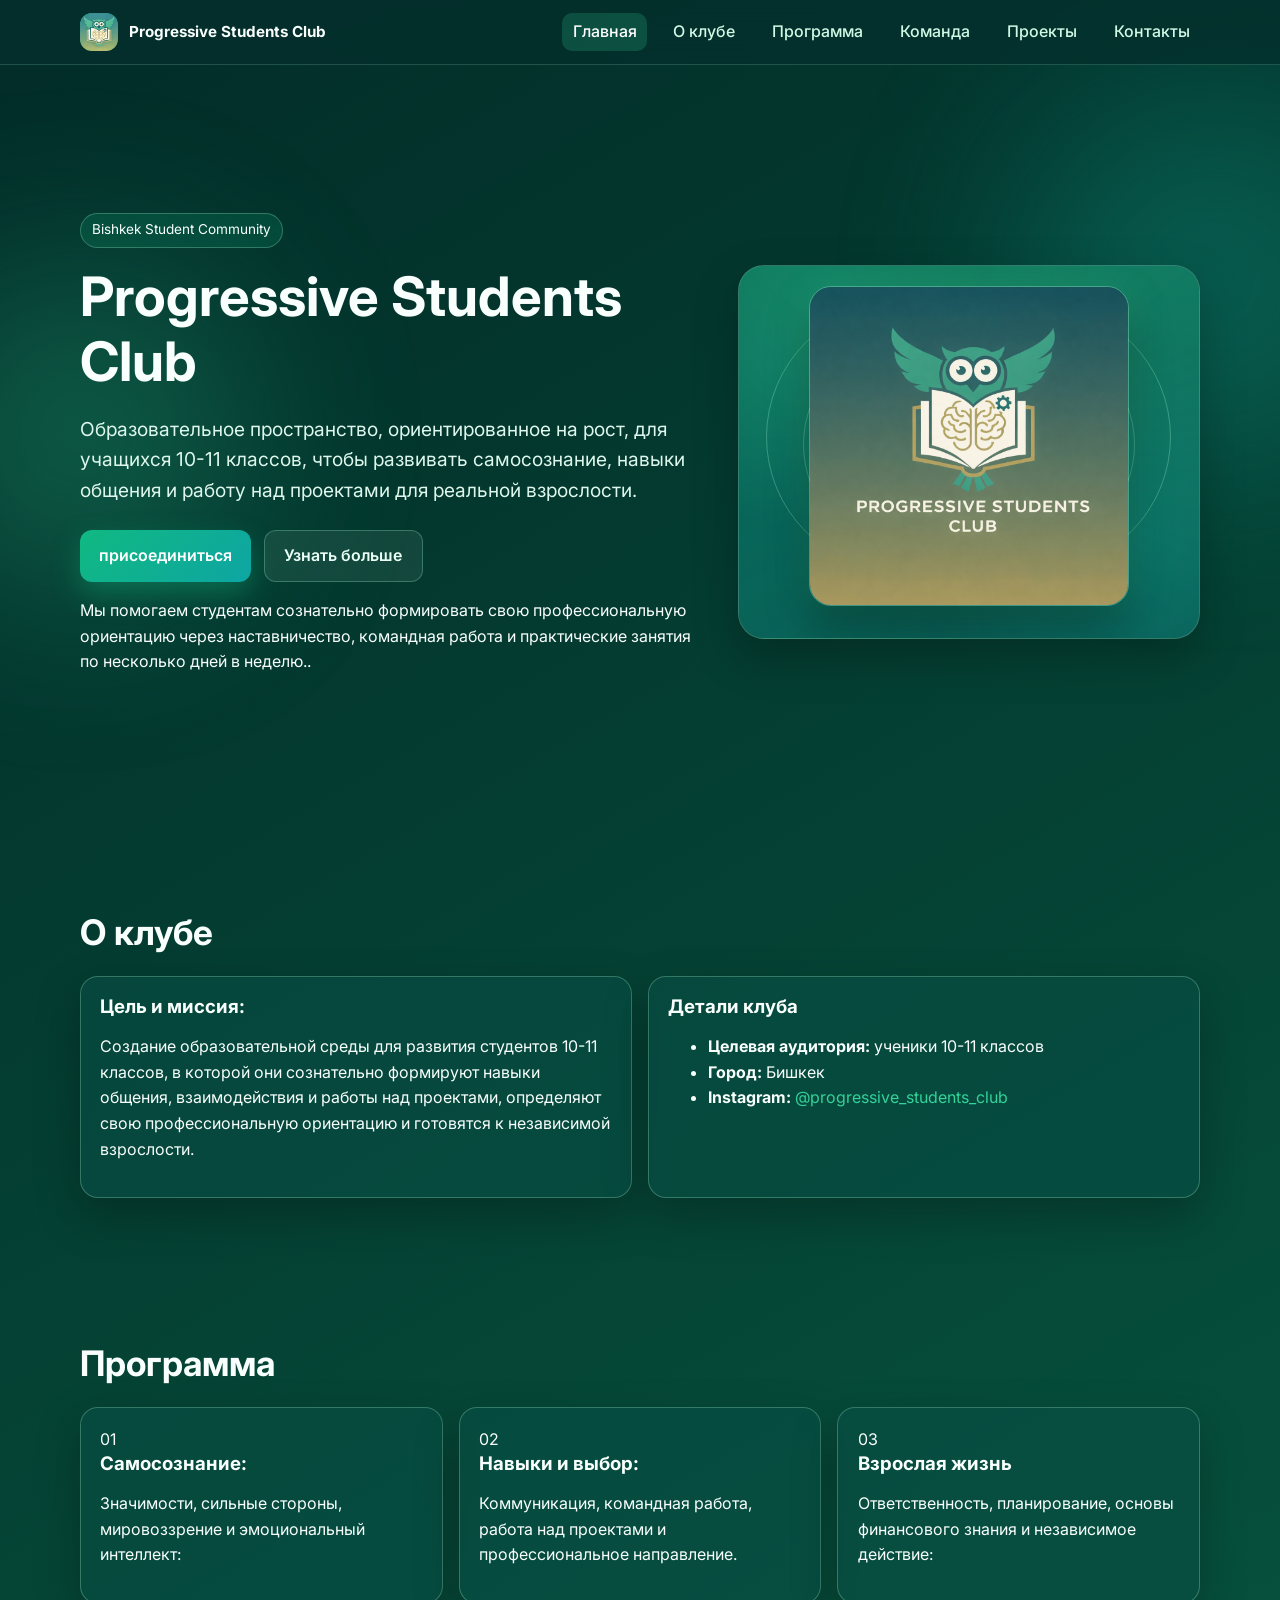
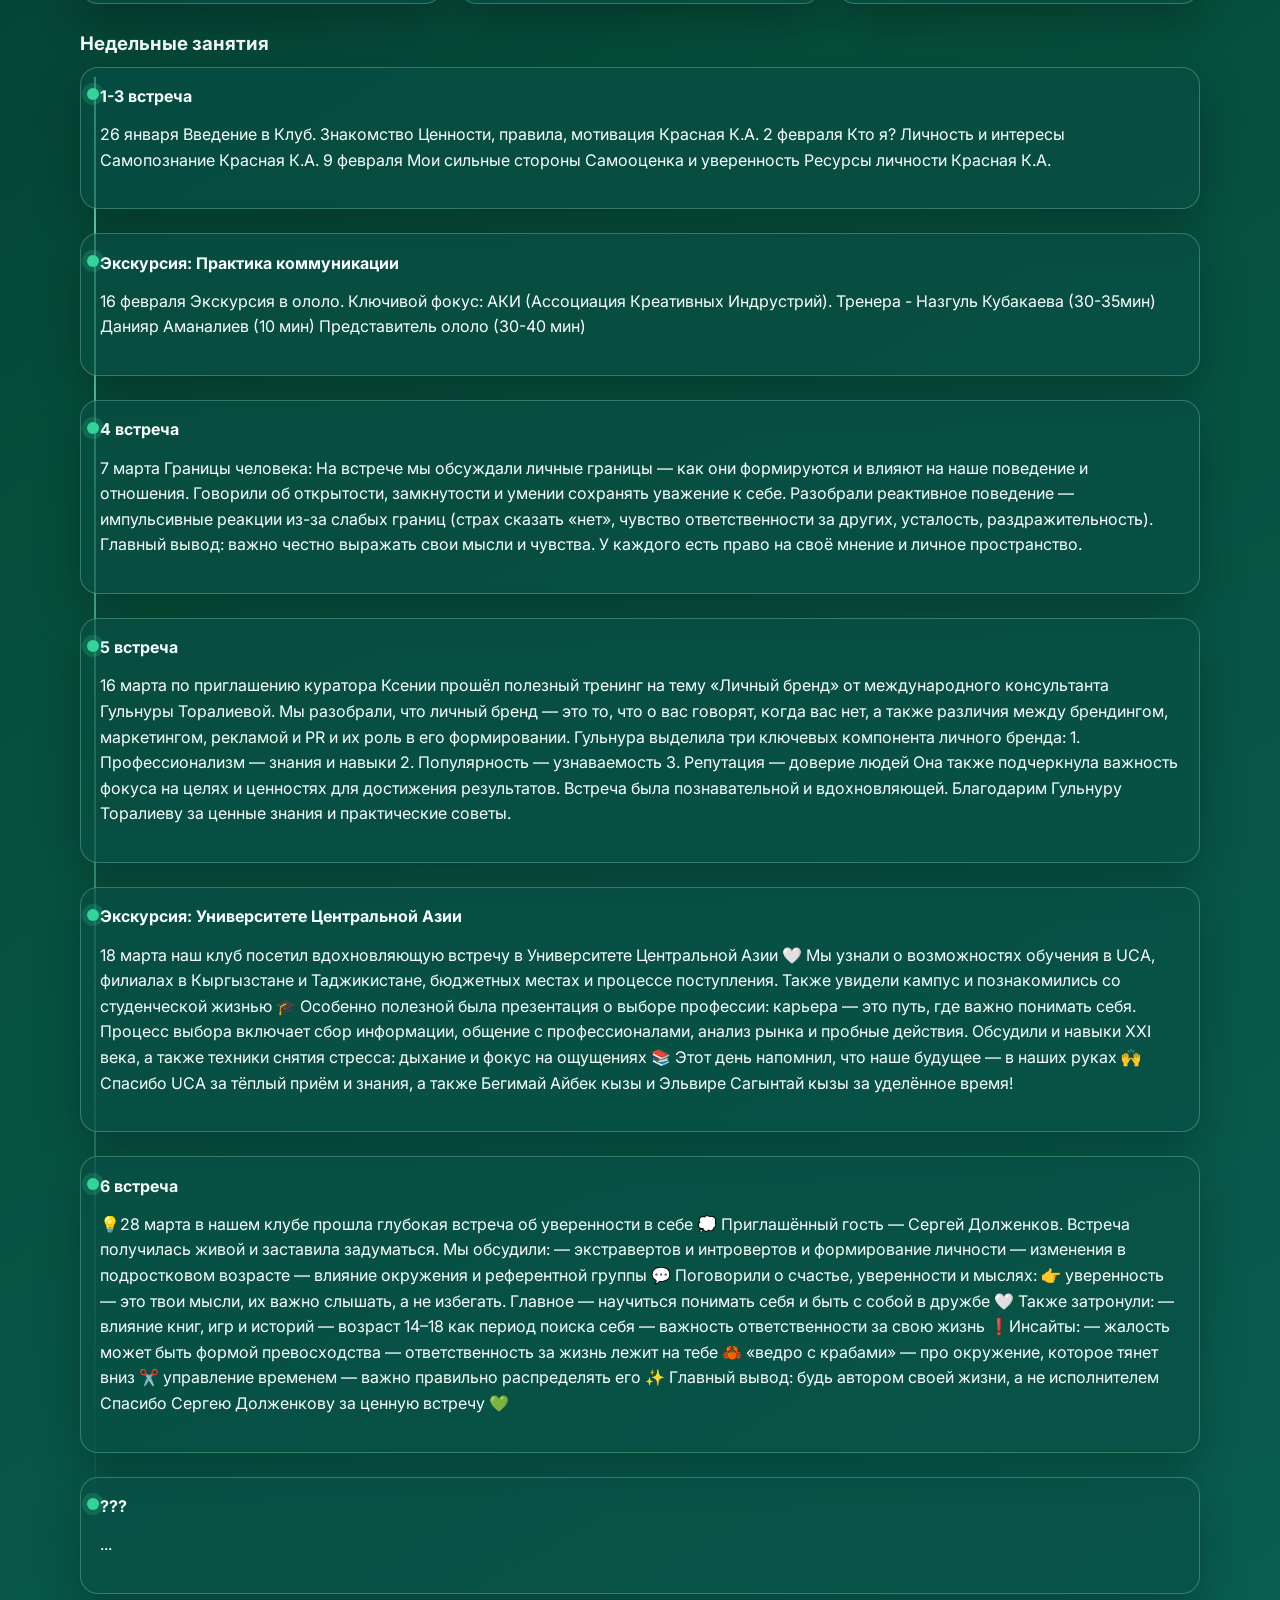
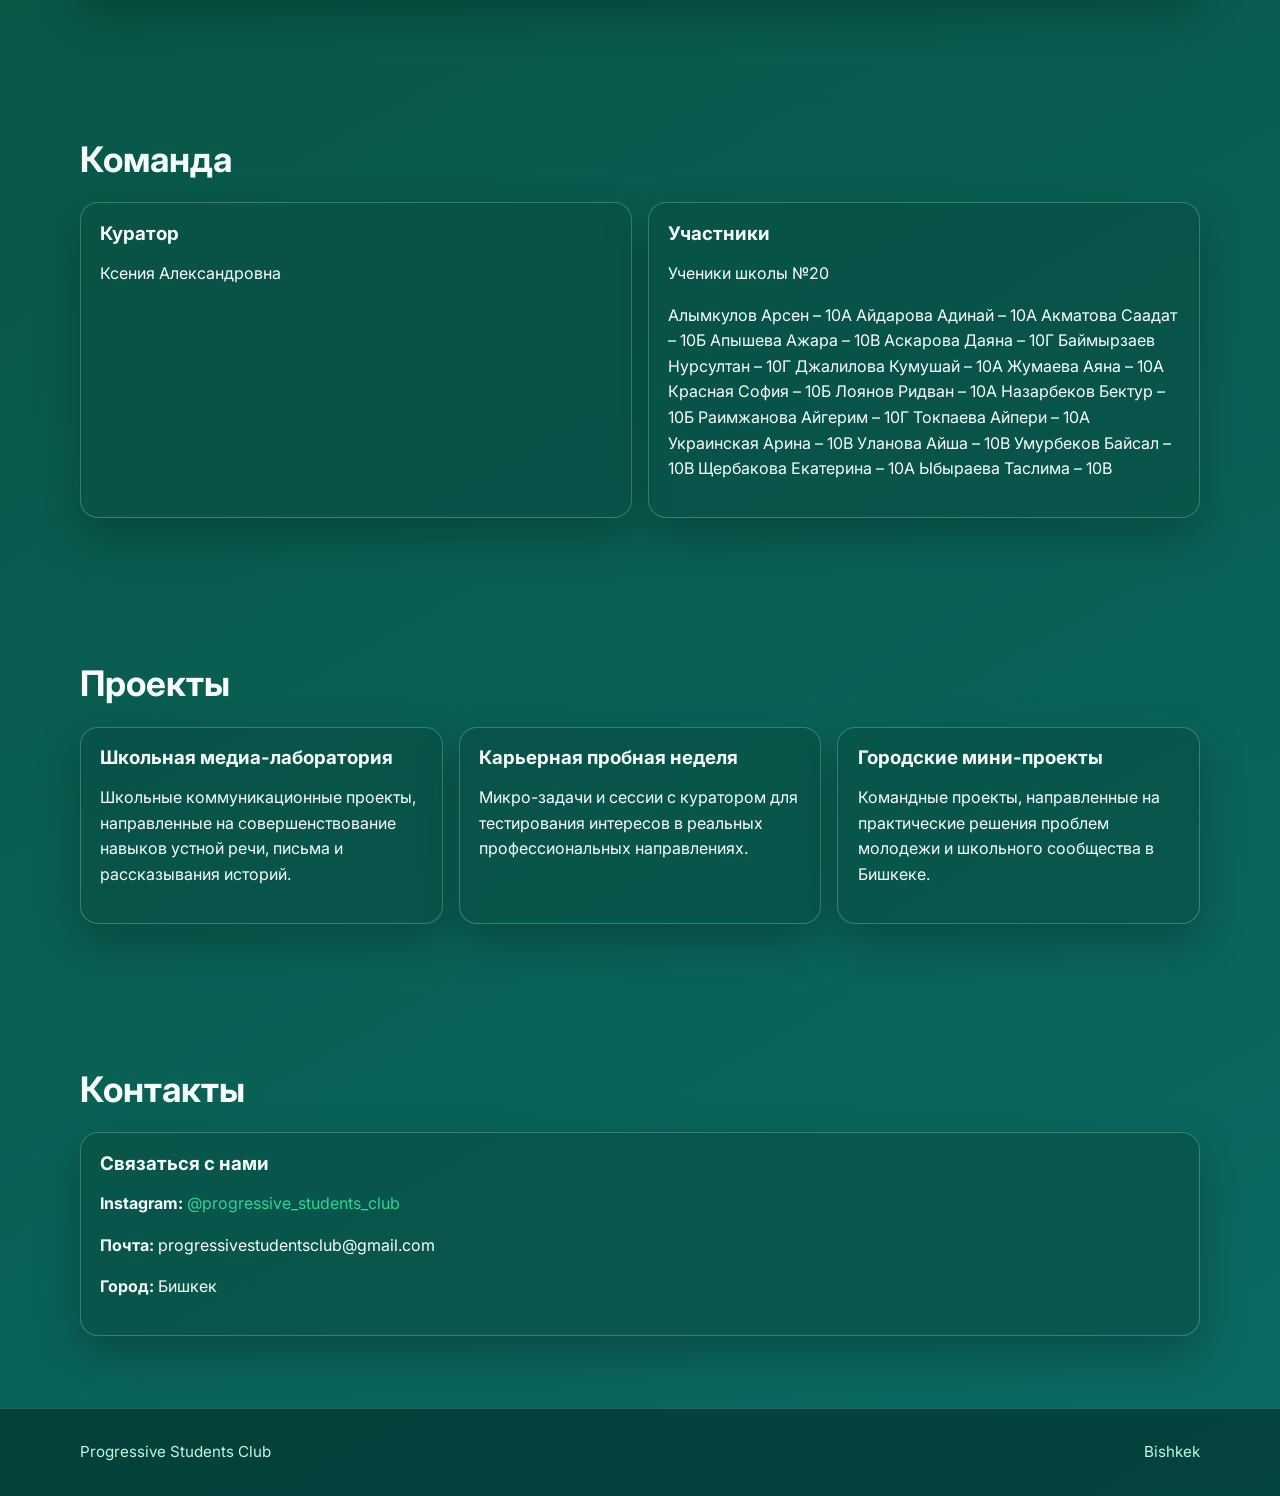
==== commit cb9a097a: "Add files via upload" ====
--- a/index.html
+++ b/index.html
@@ -1,4 +1,4 @@
-﻿<!DOCTYPE html>
+<!DOCTYPE html>
 <html lang="en">
 <head>
   <meta charset="UTF-8" />
@@ -110,7 +110,7 @@
                 </p>
             </article>
             <article class="timeline-item card">
-              <h4>Экскурсия Практика коммуникации</h4>
+              <h4>Экскурсия: Практика коммуникации</h4>
               <p>16 февраля	Экскурсия в ололо. 
 
 	            Ключивой фокус: АКИ (Ассоциация Креативных Индрустрий).
@@ -121,15 +121,55 @@
 </p>
             </article>
             <article class="timeline-item card">
-              <h4>4 встреча
-              </h4>
+              <h4>4 встреча</h4>
               <p>7 марта Границы человека: На встрече мы обсуждали личные границы — как они формируются и влияют на наше поведение и отношения. Говорили об открытости, замкнутости и умении сохранять уважение к себе.
 Разобрали реактивное поведение — импульсивные реакции из-за слабых границ (страх сказать «нет», чувство ответственности за других, усталость, раздражительность).
 Главный вывод: важно честно выражать свои мысли и чувства. У каждого есть право на своё мнение и личное пространство.</p>
             </article>
             <article class="timeline-item card">
-              <h4>???</h4>
-              <p>...</p>
+              <h4>5 встреча</h4>
+              <p>16 марта по приглашению куратора Ксении прошёл полезный тренинг на тему «Личный бренд» от международного консультанта Гульнуры Торалиевой.
+Мы разобрали, что личный бренд — это то, что о вас говорят, когда вас нет, а также различия между брендингом, маркетингом, рекламой и PR и их роль в его формировании.
+Гульнура выделила три ключевых компонента личного бренда:
+1. Профессионализм — знания и навыки
+2. Популярность — узнаваемость
+3. Репутация — доверие людей
+Она также подчеркнула важность фокуса на целях и ценностях для достижения результатов.
+Встреча была познавательной и вдохновляющей. Благодарим Гульнуру Торалиеву за ценные знания и практические советы.
+</p>
+            </article>
+            <article class="timeline-item card">
+              <h4>Экскурсия: Университете Центральной Азии </h4>
+              <p>18 марта наш клуб посетил вдохновляющую встречу в Университете Центральной Азии 🤍
+Мы узнали о возможностях обучения в UCA, филиалах в Кыргызстане и Таджикистане, бюджетных местах и процессе поступления. Также увидели кампус и познакомились со студенческой жизнью 🎓
+Особенно полезной была презентация о выборе профессии: карьера — это путь, где важно понимать себя. Процесс выбора включает сбор информации, общение с профессионалами, анализ рынка и пробные действия.
+Обсудили и навыки XXI века, а также техники снятия стресса: дыхание и фокус на ощущениях 📚
+Этот день напомнил, что наше будущее — в наших руках 🙌
+Спасибо UCA за тёплый приём и знания, а также Бегимай Айбек кызы и Эльвире Сагынтай кызы за уделённое время!
+</p>
+            </article>
+            <article class="timeline-item card">
+              <h4>6 встреча</h4>
+              <p>💡28 марта в нашем клубе прошла глубокая встреча об уверенности в себе 💭
+Приглашённый гость — Сергей Долженков. Встреча получилась живой и заставила задуматься.
+Мы обсудили:
+— экстравертов и интровертов и формирование личности
+— изменения в подростковом возрасте
+— влияние окружения и референтной группы
+💬 Поговорили о счастье, уверенности и мыслях:
+👉 уверенность — это твои мысли, их важно слышать, а не избегать.
+Главное — научиться понимать себя и быть с собой в дружбе 🤍
+Также затронули:
+— влияние книг, игр и историй
+— возраст 14–18 как период поиска себя
+— важность ответственности за свою жизнь
+❗️Инсайты:
+— жалость может быть формой превосходства
+— ответственность за жизнь лежит на тебе
+🦀 «ведро с крабами» — про окружение, которое тянет вниз
+✂️ управление временем — важно правильно распределять его
+✨ Главный вывод: будь автором своей жизни, а не исполнителем
+Спасибо Сергею Долженкову за ценную встречу 💚</p>
             </article>
             <article class="timeline-item card">
               <h4>???</h4>
@@ -214,34 +254,13 @@
     <section id="contacts" class="section">
       <div class="container">
         <h2>Контакты</h2>
-        <div class="cards two-col">
+        <div class="cards">
           <article class="card">
             <h3>Связаться с нами</h3>
             <p><strong>Instagram:</strong> <a href="https://www.instagram.com/progressive_students_club" target="_blank" rel="noopener noreferrer">@progressive_students_club</a></p>
-            <p><strong>Город:</strong>Бишкек</p>
-          </article>
-
-          <form class="card contact-form" id="contactForm">
-            <h3>Форма обратной связи</h3>
-            <label>
-              Имя
-              <input type="text" name="name" placeholder="Ваше имя" required />
-            </label>
-            <label>
-                Электронная почта
-              <input type="email" name="email" placeholder="you@example.com" required />
-            </label>
-            <label class="hp-field" aria-hidden="true">
-              Website
-              <input type="text" name="website" tabindex="-1" autocomplete="off" />
-            </label>
-            <label>
-              Сообщение
-              <textarea name="message" rows="4" placeholder="Какой вопрос хотите задать?" required></textarea>
-            </label>
-            <button type="submit" class="btn btn-primary">Отправить</button>
-            <p class="form-note" id="formNote" aria-live="polite"></p>
-          </form>
+            <p><strong>Почта:</strong> progressivestudentsclub@gmail.com </p>
+            <p><strong>Город:</strong> Бишкек</p>
+          </article>
         </div>
       </div>
     </section>
@@ -253,10 +272,11 @@
       <p>Bishkek</p>
     </div>
   </footer>
-
   <script>
-    window.CONTACT_API_URL = 'https://your-render-service.onrender.com/api/contact';
+    window.CONTACT_API_URL = 'https://progressive-students-club.onrender.com/api/contact';
   </script>
   <script src="main.js"></script>
+  
+
 </body>
 </html>
--- a/main.css
+++ b/main.css
@@ -1,4 +1,4 @@
-﻿:root {
+:root {
   --bg-dark: #052e2b;
   --bg-mid: #065f46;
   --emerald: #10b981;
@@ -10,6 +10,8 @@
   --border: rgba(167, 243, 208, 0.28);
   --shadow: 0 18px 45px rgba(0, 0, 0, 0.25);
   --radius: 18px;
+  --error: #fecaca;
+  --success: #bbf7d0;
 }
 
 * {
@@ -138,7 +140,7 @@
   background: rgba(6, 95, 70, 0.45);
   color: var(--text);
   border-radius: 12px;
-  width: 42px;
+  width: 72px;
   height: 42px;
   cursor: pointer;
 }
@@ -193,8 +195,9 @@
   max-width: 58ch;
 }
 
-.short-desc {
-  margin-top: 1.1rem;
+.hero-points {
+  margin: 1.2rem 0 0;
+  padding-left: 1.2rem;
   color: #c9f7e8;
 }
 
@@ -209,16 +212,24 @@
   display: inline-flex;
   align-items: center;
   justify-content: center;
+  gap: 0.7rem;
+  min-height: 48px;
   padding: 0.78rem 1.2rem;
   border-radius: 12px;
   font-weight: 600;
   border: none;
   cursor: pointer;
-  transition: transform 0.2s ease, box-shadow 0.2s ease, background 0.2s ease;
+  transition: transform 0.2s ease, box-shadow 0.2s ease, background 0.2s ease, opacity 0.2s ease;
 }
 
 .btn:hover {
   transform: translateY(-2px);
+}
+
+.btn:disabled {
+  cursor: not-allowed;
+  opacity: 0.8;
+  transform: none;
 }
 
 .btn-primary {
@@ -231,6 +242,20 @@
   border: 1px solid var(--border);
   background: rgba(209, 250, 229, 0.08);
   color: #eafff6;
+}
+
+.btn-loader {
+  width: 16px;
+  height: 16px;
+  border: 2px solid rgba(255, 255, 255, 0.35);
+  border-top-color: #ffffff;
+  border-radius: 50%;
+  display: none;
+  animation: spin 0.75s linear infinite;
+}
+
+.is-loading .btn-loader {
+  display: inline-block;
 }
 
 .logo-card {
@@ -259,7 +284,7 @@
 }
 
 .logo-card p {
-  margin: 0.6rem 0 0;
+  margin: 0.8rem 0 0;
   text-align: center;
   color: #c8f5e6;
   font-weight: 600;
@@ -315,13 +340,50 @@
   grid-template-columns: repeat(3, minmax(0, 1fr));
 }
 
+.timeline-wrap {
+  margin-top: 1.8rem;
+}
+
+.timeline {
+  display: grid;
+  gap: 1.5rem;
+  position: relative;
+}
+
+.timeline::before {
+  content: "";
+  position: absolute;
+  left: 14px;
+  top: 10px;
+  bottom: 10px;
+  width: 2px;
+  background: linear-gradient(to bottom, #6ee7b7, transparent);
+}
+
+.timeline-item {
+  position: relative;
+  padding-left: 3.3rem;
+}
+
+.timeline-item::before {
+  content: "";
+  position: absolute;
+  left: 6px;
+  top: 1.3rem;
+  width: 12px;
+  height: 12px;
+  border-radius: 50%;
+  background: var(--mint);
+  box-shadow: 0 0 0 5px rgba(52, 211, 153, 0.2);
+}
+
 .card {
   background: var(--card);
   border: 1px solid var(--border);
   border-radius: var(--radius);
   padding: 1.2rem;
   box-shadow: var(--shadow);
-  transition: transform 0.25s ease, border-color 0.25s ease;
+  transition: transform 0.25s ease, border-color 0.25s ease, box-shadow 0.25s ease;
 }
 
 .card:hover {
@@ -329,126 +391,96 @@
   border-color: rgba(167, 243, 208, 0.56);
 }
 
-.info-list {
-  list-style: none;
-  margin: 0;
-  padding: 0;
-}
-
-.info-list li {
-  padding: 0.38rem 0;
-  border-bottom: 1px dashed rgba(167, 243, 208, 0.2);
-}
-
-.info-list li:last-child {
-  border-bottom: none;
-}
-
-.stage-number {
-  display: inline-block;
-  color: #9ff2d4;
-  font-size: 0.78rem;
-  letter-spacing: 0.1em;
-  margin-bottom: 0.45rem;
-}
-
-.timeline-wrap {
-  margin-top: 1.8rem;
-}
-
-.timeline {
+.stat-card strong {
+  display: block;
+  margin-bottom: 0.5rem;
+  font-size: 1.3rem;
+  color: #ffffff;
+}
+
+.contact-layout {
   display: grid;
+  grid-template-columns: 0.9fr 1.1fr;
   gap: 1rem;
-  position: relative;
-}
-
-.timeline::before {
-  content: "";
-  position: absolute;
-  left: 18px;
-  top: 10px;
-  bottom: 10px;
-  width: 2px;
-  background: linear-gradient(to bottom, #6ee7b7, transparent);
-}
-
-.timeline-item {
-  position: relative;
-  padding-left: 2.4rem;
-}
-
-.timeline-item::before {
-  content: "";
-  position: absolute;
-  left: 10px;
-  top: 1.3rem;
-  width: 12px;
-  height: 12px;
-  border-radius: 50%;
-  background: var(--mint);
-  box-shadow: 0 0 0 5px rgba(52, 211, 153, 0.2);
-}
-
-.mentor-name {
-  font-size: 1.2rem;
-  font-weight: 700;
-  color: #a7f3d0;
-}
-
-.names-block {
+  align-items: start;
+}
+
+.contact-info p {
   color: #dcfce7;
 }
 
 .contact-form {
   display: grid;
-  gap: 0.85rem;
+  gap: 0.35rem;
+  position: relative;
 }
 
 .contact-form label {
-  display: grid;
-  gap: 0.35rem;
-  font-weight: 500;
+  font-weight: 600;
   color: #ddfcef;
+  margin-top: 0.4rem;
 }
 
 .contact-form input,
 .contact-form textarea {
   width: 100%;
-  border-radius: 10px;
+  border-radius: 12px;
   border: 1px solid rgba(167, 243, 208, 0.3);
-  padding: 0.7rem 0.8rem;
+  padding: 0.8rem 0.9rem;
   background: rgba(2, 44, 40, 0.6);
   color: #f8fffc;
   font: inherit;
-}
-
-.hp-field {
-  position: absolute;
-  left: -9999px;
-  top: auto;
-  width: 1px;
-  height: 1px;
-  overflow: hidden;
+  transition: border-color 0.2s ease, box-shadow 0.2s ease, transform 0.2s ease;
 }
 
 .contact-form input:focus,
 .contact-form textarea:focus {
-  outline: 2px solid rgba(52, 211, 153, 0.4);
+  outline: none;
+  box-shadow: 0 0 0 3px rgba(52, 211, 153, 0.18);
   border-color: rgba(52, 211, 153, 0.7);
 }
 
+.contact-form input.invalid,
+.contact-form textarea.invalid {
+  border-color: rgba(254, 202, 202, 0.9);
+  box-shadow: 0 0 0 3px rgba(239, 68, 68, 0.18);
+}
+
+.field-error {
+  min-height: 1.1rem;
+  margin: 0 0 0.15rem;
+  color: var(--error);
+  font-size: 0.88rem;
+}
+
 .form-note {
-  min-height: 1.4rem;
-  margin: 0;
+  min-height: 1.2rem;
+  margin: 0.4rem 0 0;
   color: #b6f4de;
 }
 
-.form-note.success {
-  color: #a7f3d0;
-}
-
-.form-note.error {
-  color: #fecaca;
+.form-success {
+  margin-top: 0.8rem;
+  padding: 0.95rem 1rem;
+  border-radius: 14px;
+  display: flex;
+  align-items: center;
+  gap: 0.8rem;
+  background: rgba(16, 185, 129, 0.14);
+  border: 1px solid rgba(187, 247, 208, 0.35);
+  color: var(--success);
+  animation: fadeUp 0.4s ease;
+}
+
+.success-icon {
+  width: 34px;
+  height: 34px;
+  border-radius: 50%;
+  display: grid;
+  place-items: center;
+  background: rgba(16, 185, 129, 0.24);
+  color: #ffffff;
+  font-weight: 800;
 }
 
 .site-footer {
@@ -504,6 +536,24 @@
   }
 }
 
+@keyframes spin {
+  to {
+    transform: rotate(360deg);
+  }
+}
+
+@keyframes fadeUp {
+  from {
+    opacity: 0;
+    transform: translateY(10px);
+  }
+
+  to {
+    opacity: 1;
+    transform: translateY(0);
+  }
+}
+
 .reveal {
   opacity: 0;
   transform: translateY(16px);
@@ -517,8 +567,9 @@
 
 @media (max-width: 980px) {
   .hero-grid,
-  .three-col {
-    grid-template-columns: 1fr 1fr;
+  .three-col,
+  .contact-layout {
+    grid-template-columns: 1fr;
   }
 
   .section {
@@ -572,5 +623,4 @@
     flex-direction: column;
     align-items: flex-start;
   }
-}
-
+}
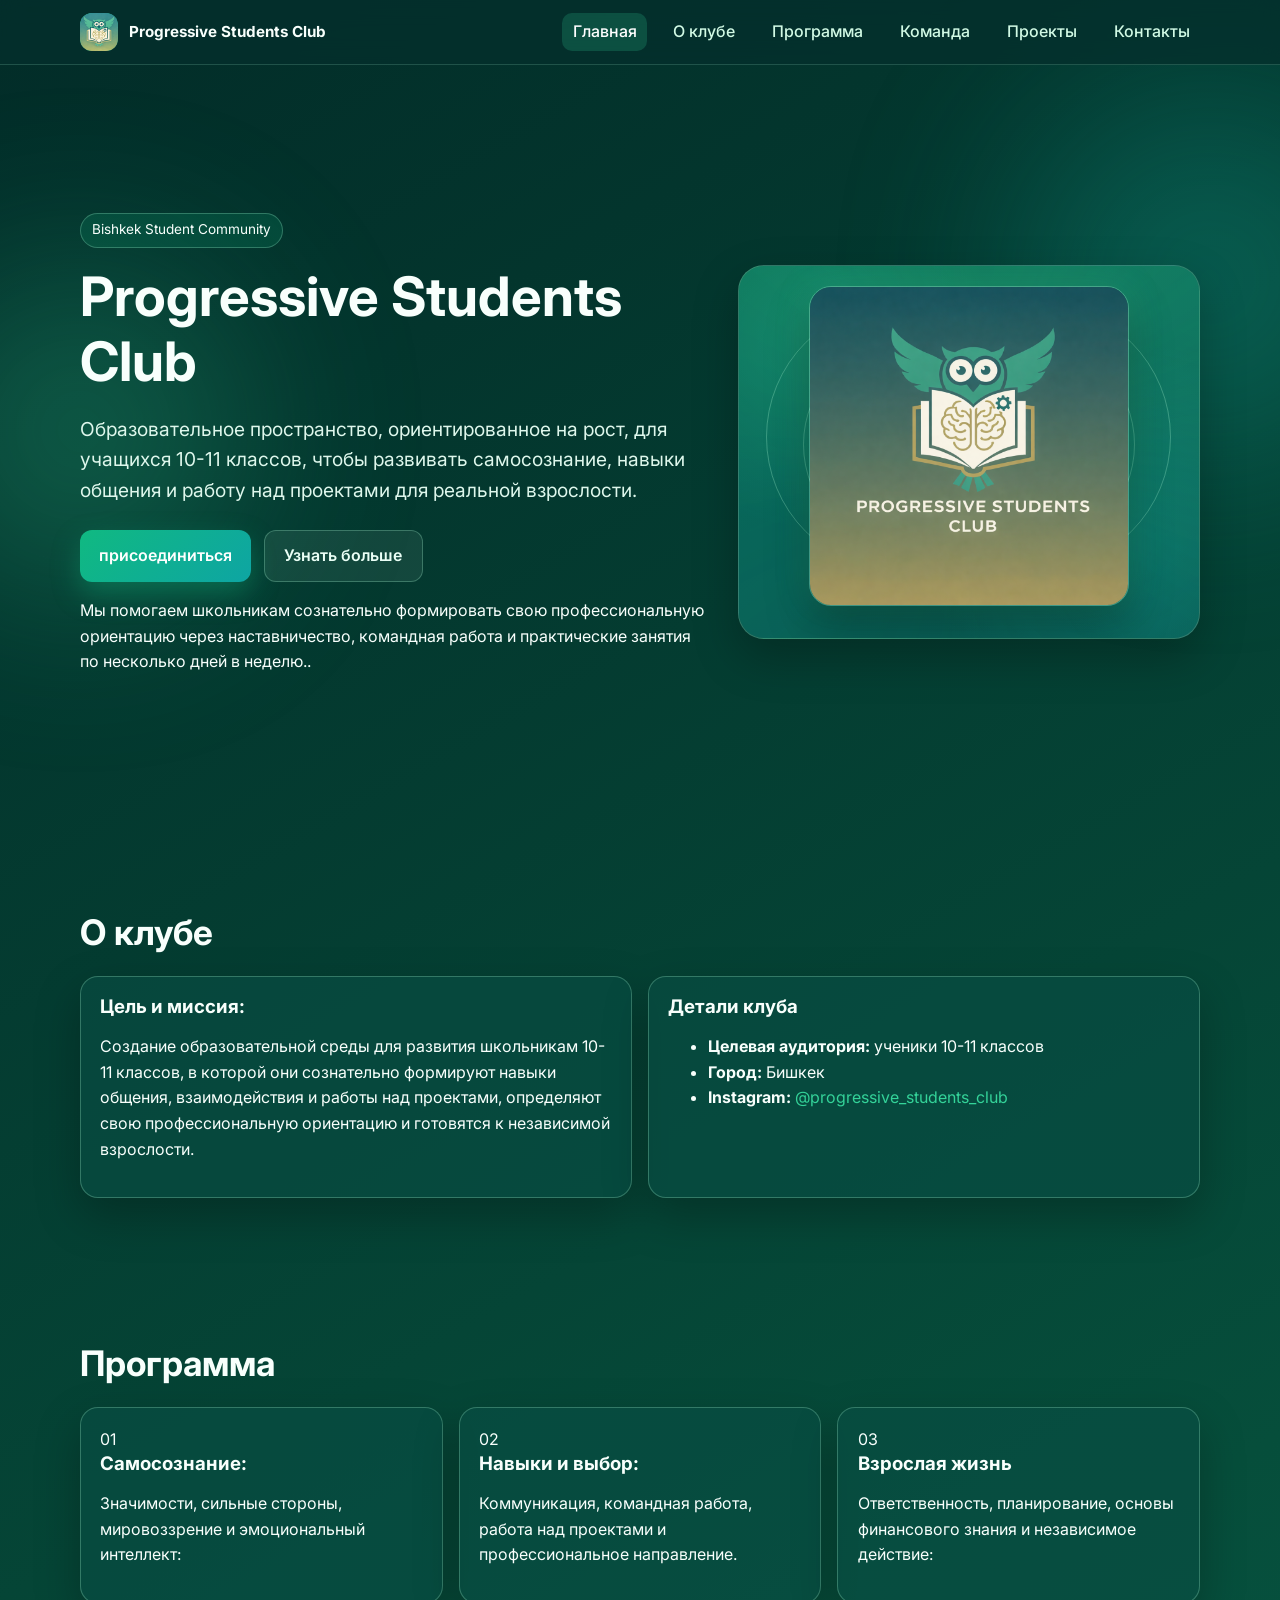
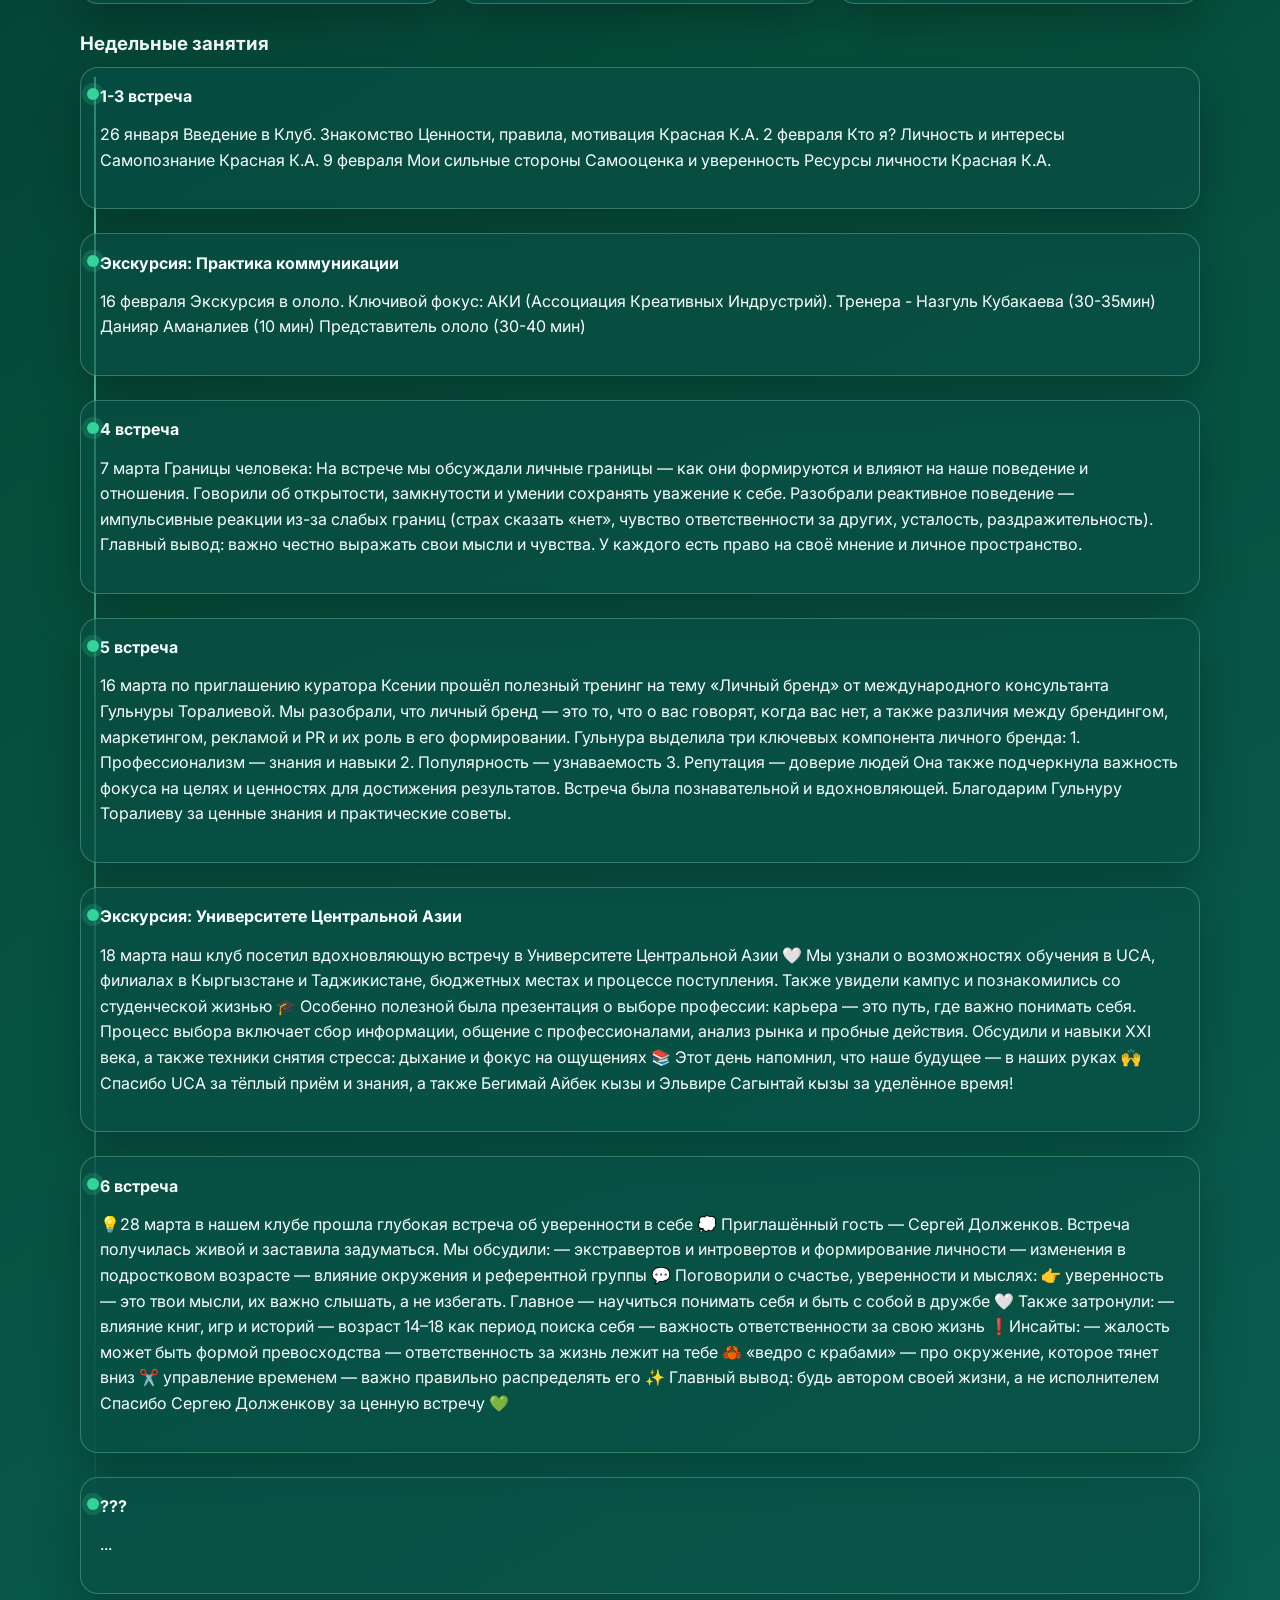
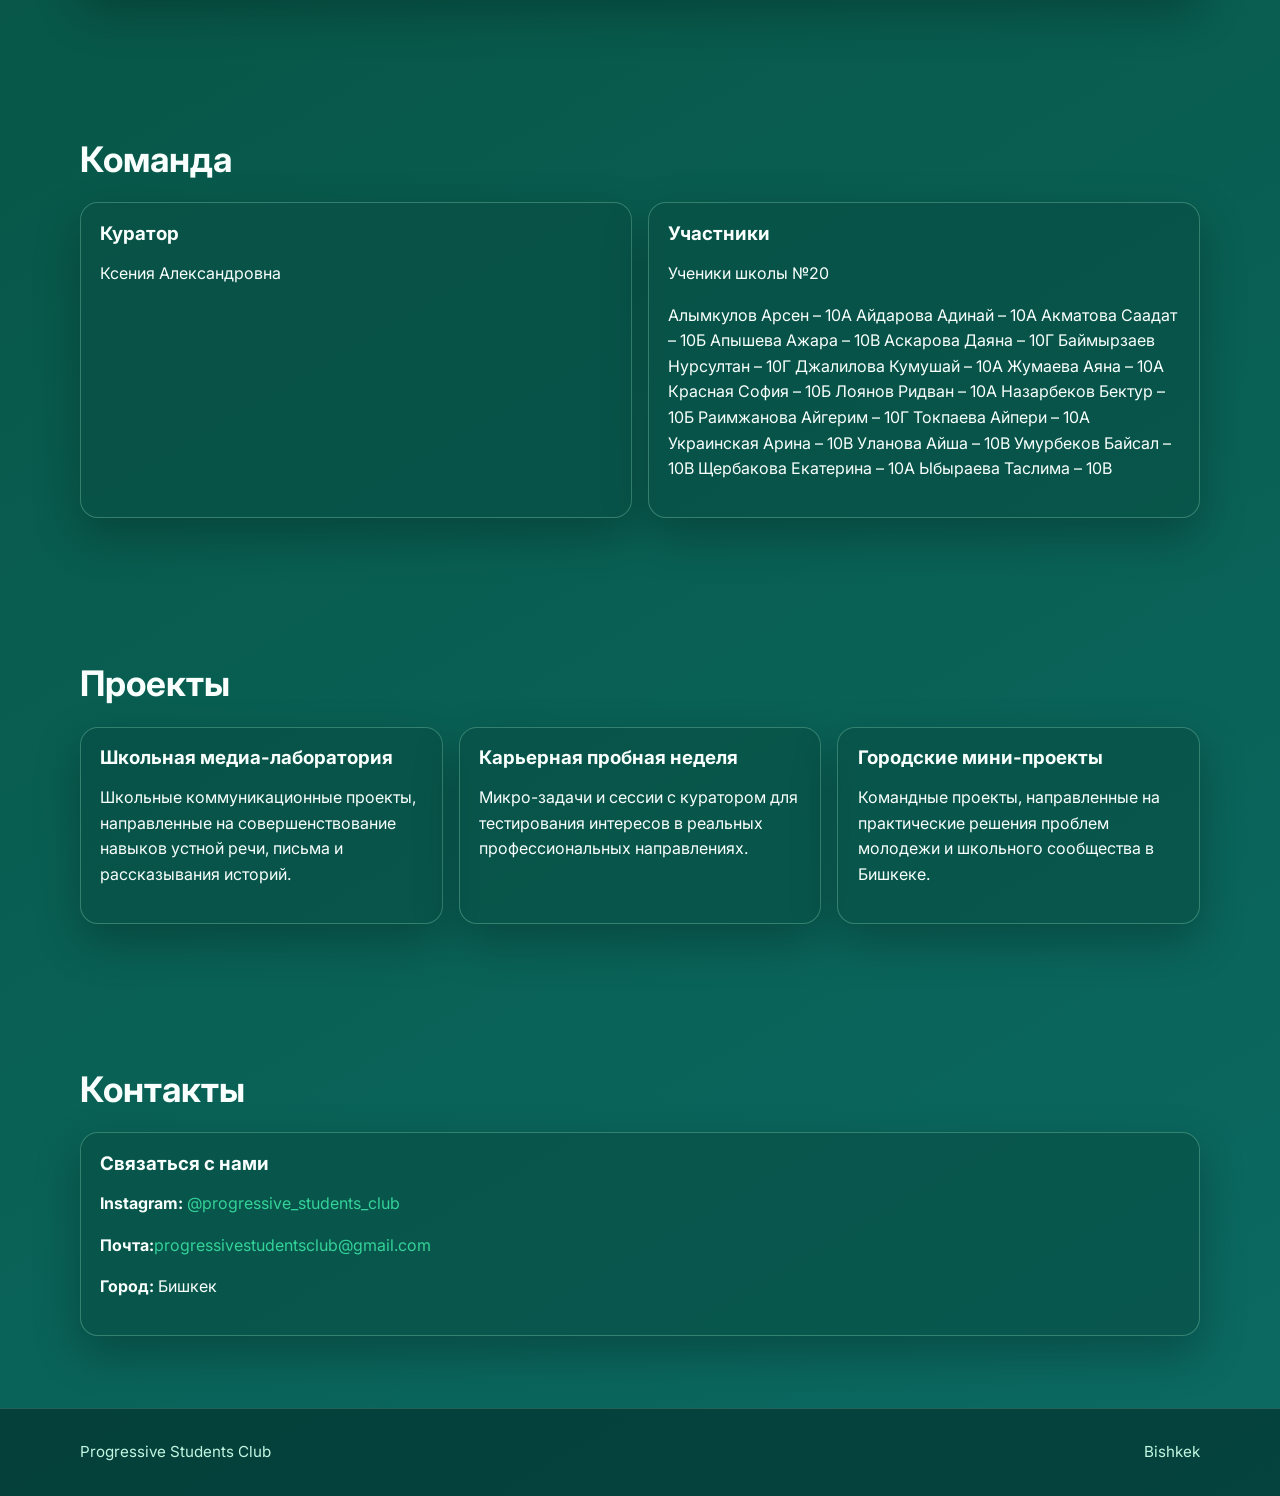
==== commit 0ac6583e: "Update descriptions to refer to школьникам instead of студентам" ====
--- a/index.html
+++ b/index.html
@@ -44,7 +44,7 @@
             <a href="#contacts" class="btn btn-primary">присоединиться</a>
             <a href="#about" class="btn btn-ghost">Узнать больше</a>
           </div>
-          <p class="short-desc">Мы помогаем студентам сознательно формировать свою профессиональную ориентацию через наставничество, командная работа и практические занятия по несколько дней в неделю..</p>
+          <p class="short-desc">Мы помогаем школьникам сознательно формировать свою профессиональную ориентацию через наставничество, командная работа и практические занятия по несколько дней в неделю..</p>
         </div>
 
         <div class="logo-card aura-card">
@@ -62,7 +62,7 @@
         <div class="cards two-col">
           <article class="card">
             <h3>Цель и миссия:</h3>
-            <p>Создание образовательной среды для развития студентов 10-11 классов, в которой они сознательно формируют навыки общения, взаимодействия и работы над проектами, определяют свою профессиональную ориентацию и готовятся к независимой взрослости.</p>
+            <p>Создание образовательной среды для развития школьникам 10-11 классов, в которой они сознательно формируют навыки общения, взаимодействия и работы над проектами, определяют свою профессиональную ориентацию и готовятся к независимой взрослости.</p>
           </article>
           <article class="card">
             <h3>Детали клуба</h3>
@@ -258,7 +258,7 @@
           <article class="card">
             <h3>Связаться с нами</h3>
             <p><strong>Instagram:</strong> <a href="https://www.instagram.com/progressive_students_club" target="_blank" rel="noopener noreferrer">@progressive_students_club</a></p>
-            <p><strong>Почта:</strong> progressivestudentsclub@gmail.com </p>
+            <p><strong>Почта:</strong><a href="mailto:progressivestudentsclub@gmail.com?subject=%D0%9E%D0%B1%D1%80%D0%B0%D1%89%D0%B5%D0%BD%D0%B8%D0%B5%20%D1%81%20%D1%81%D0%B0%D0%B9%D1%82%D0%B0&body=%D0%97%D0%B4%D1%80%D0%B0%D0%B2%D1%81%D1%82%D0%B2%D1%83%D0%B9%D1%82%D0%B5!%20%D0%9F%D0%B8%D1%88%D1%83%20%D1%81%20%D1%81%D0%B0%D0%B9%D1%82%D0%B0%20Progressive%20Students%20Club.">progressivestudentsclub@gmail.com</a> </p>
             <p><strong>Город:</strong> Бишкек</p>
           </article>
         </div>
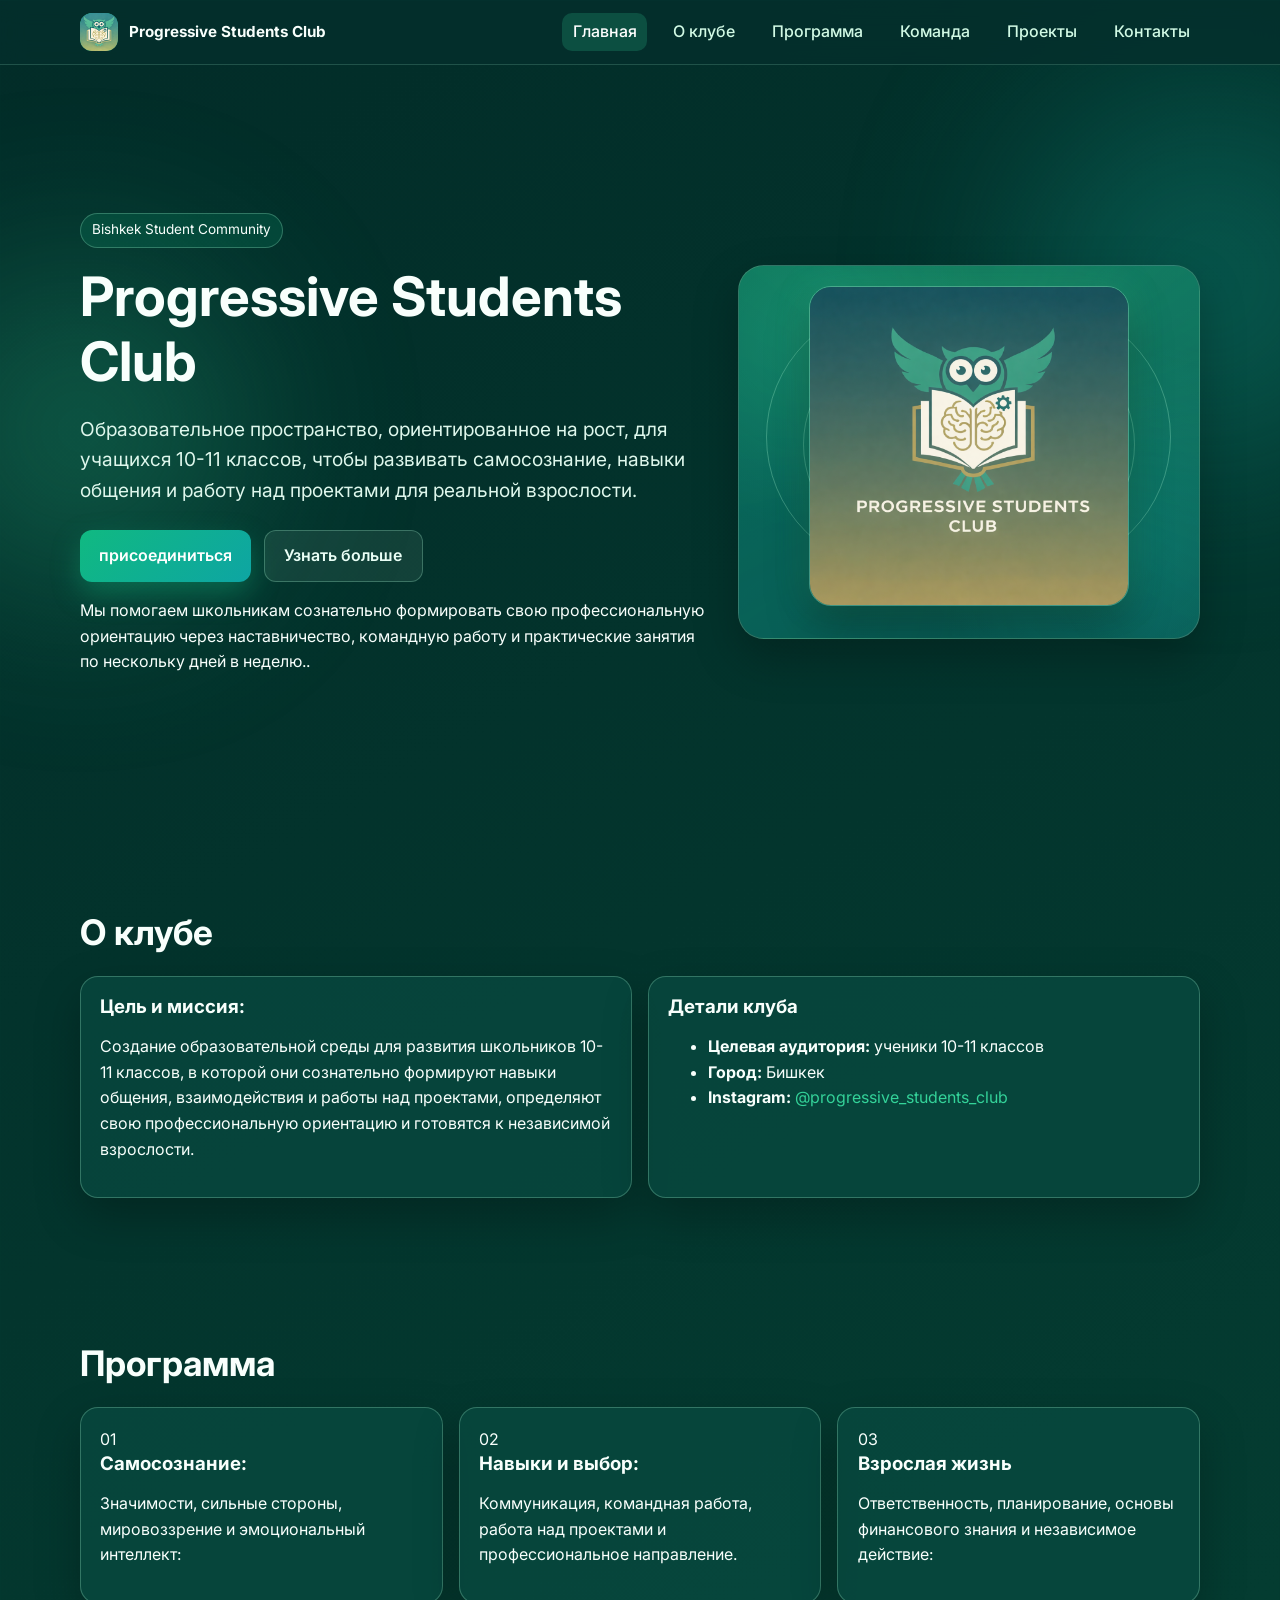
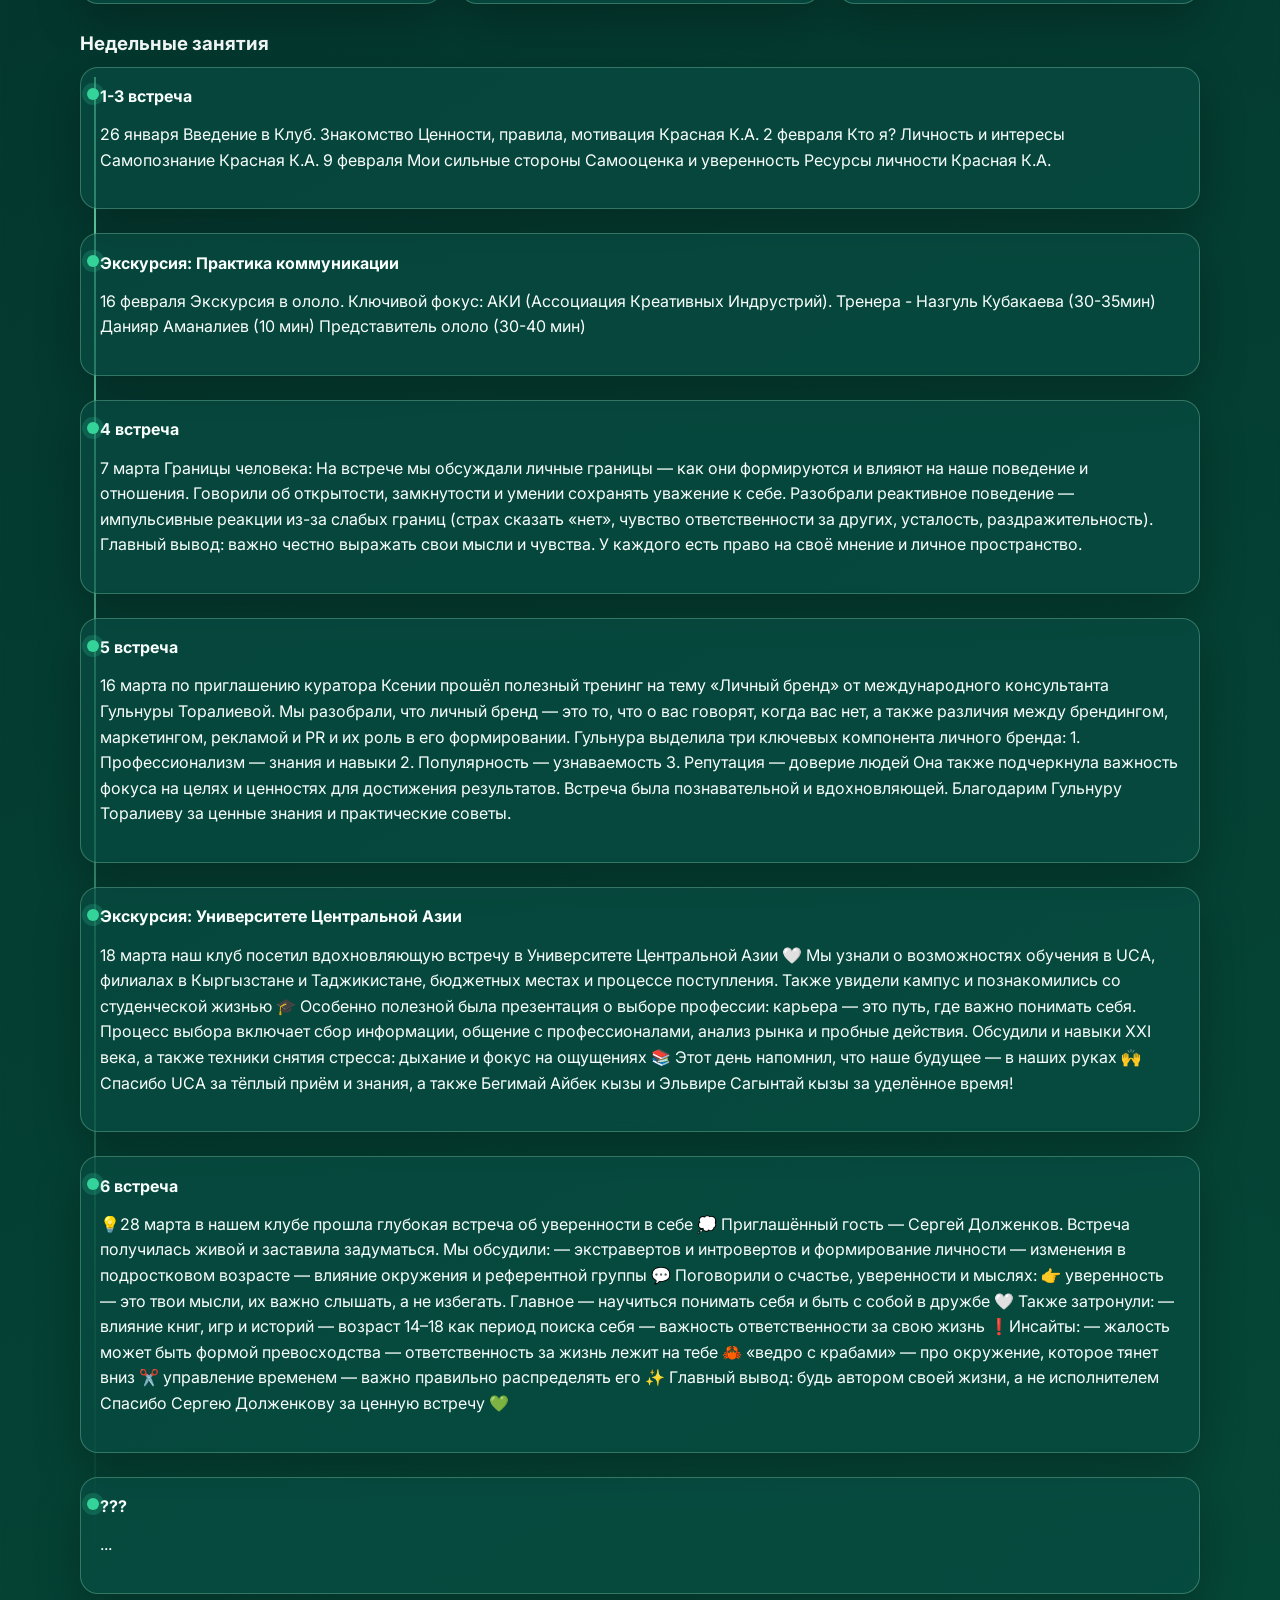
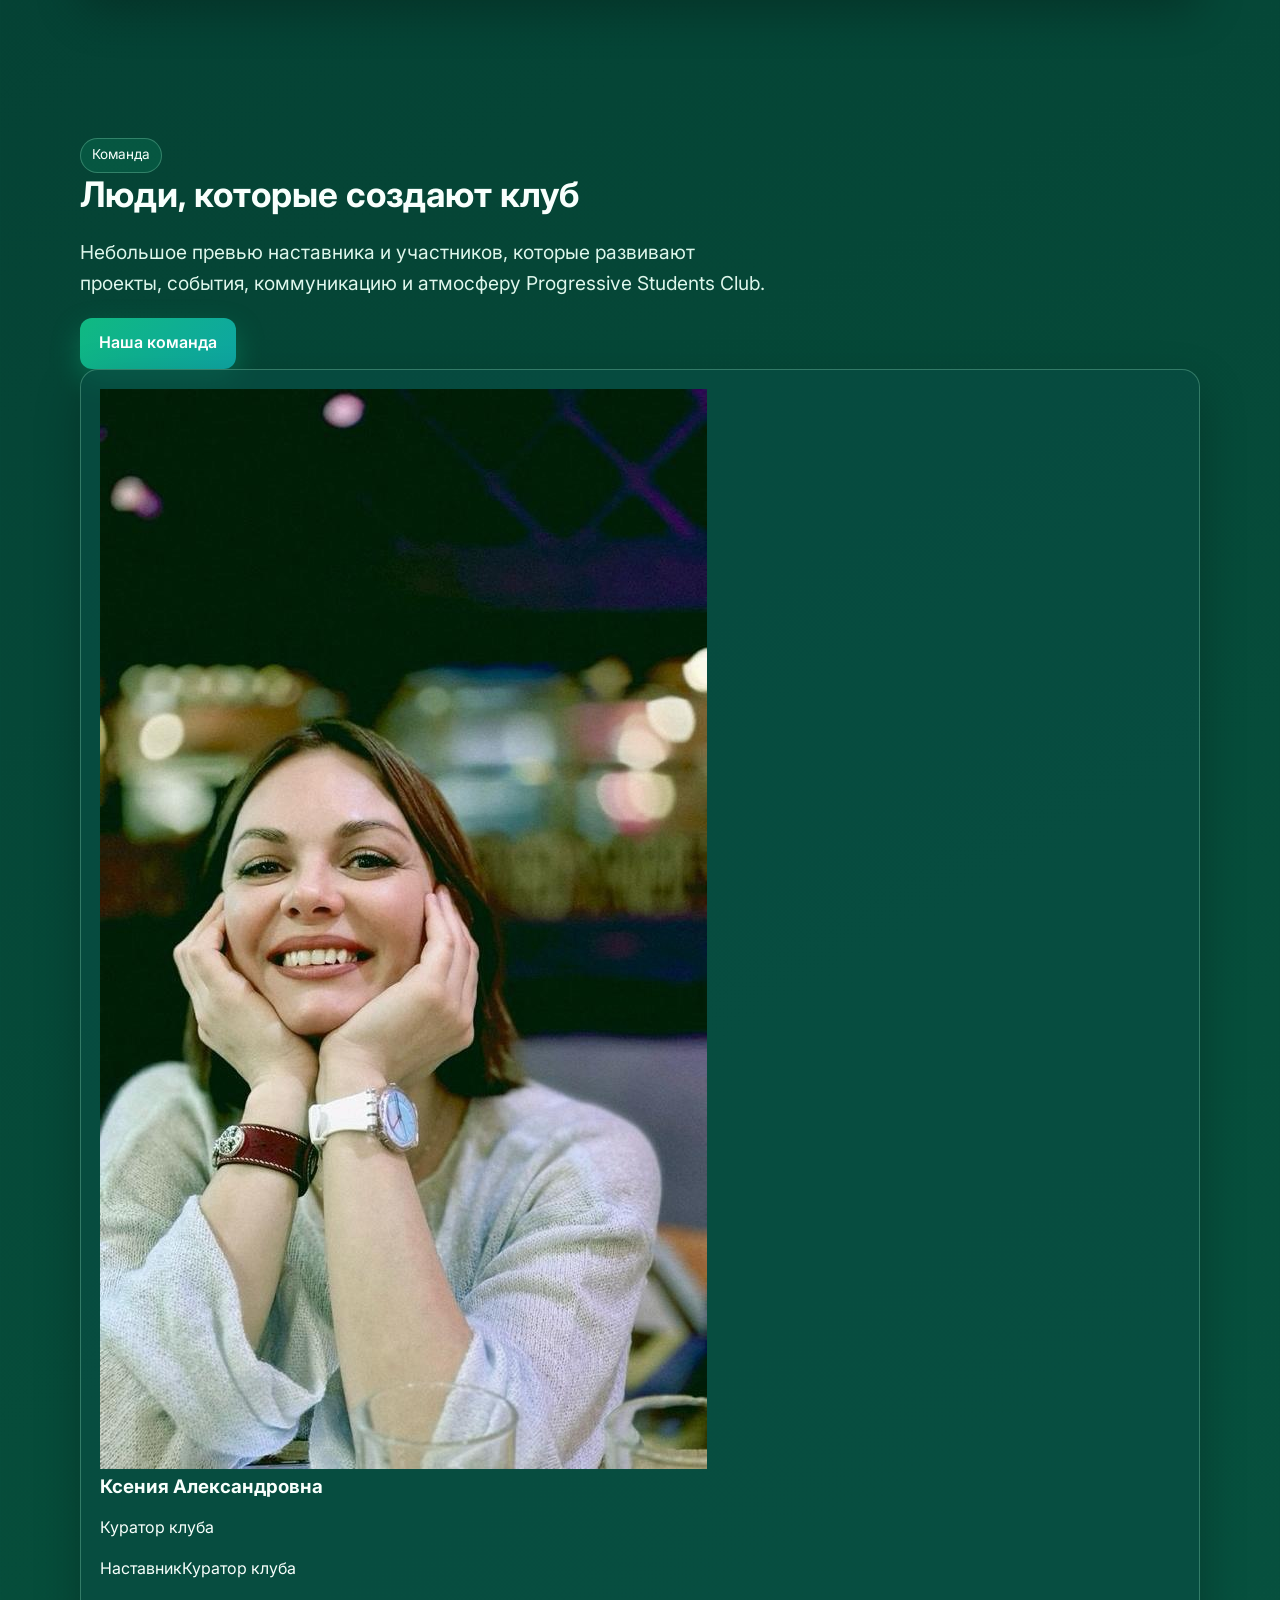
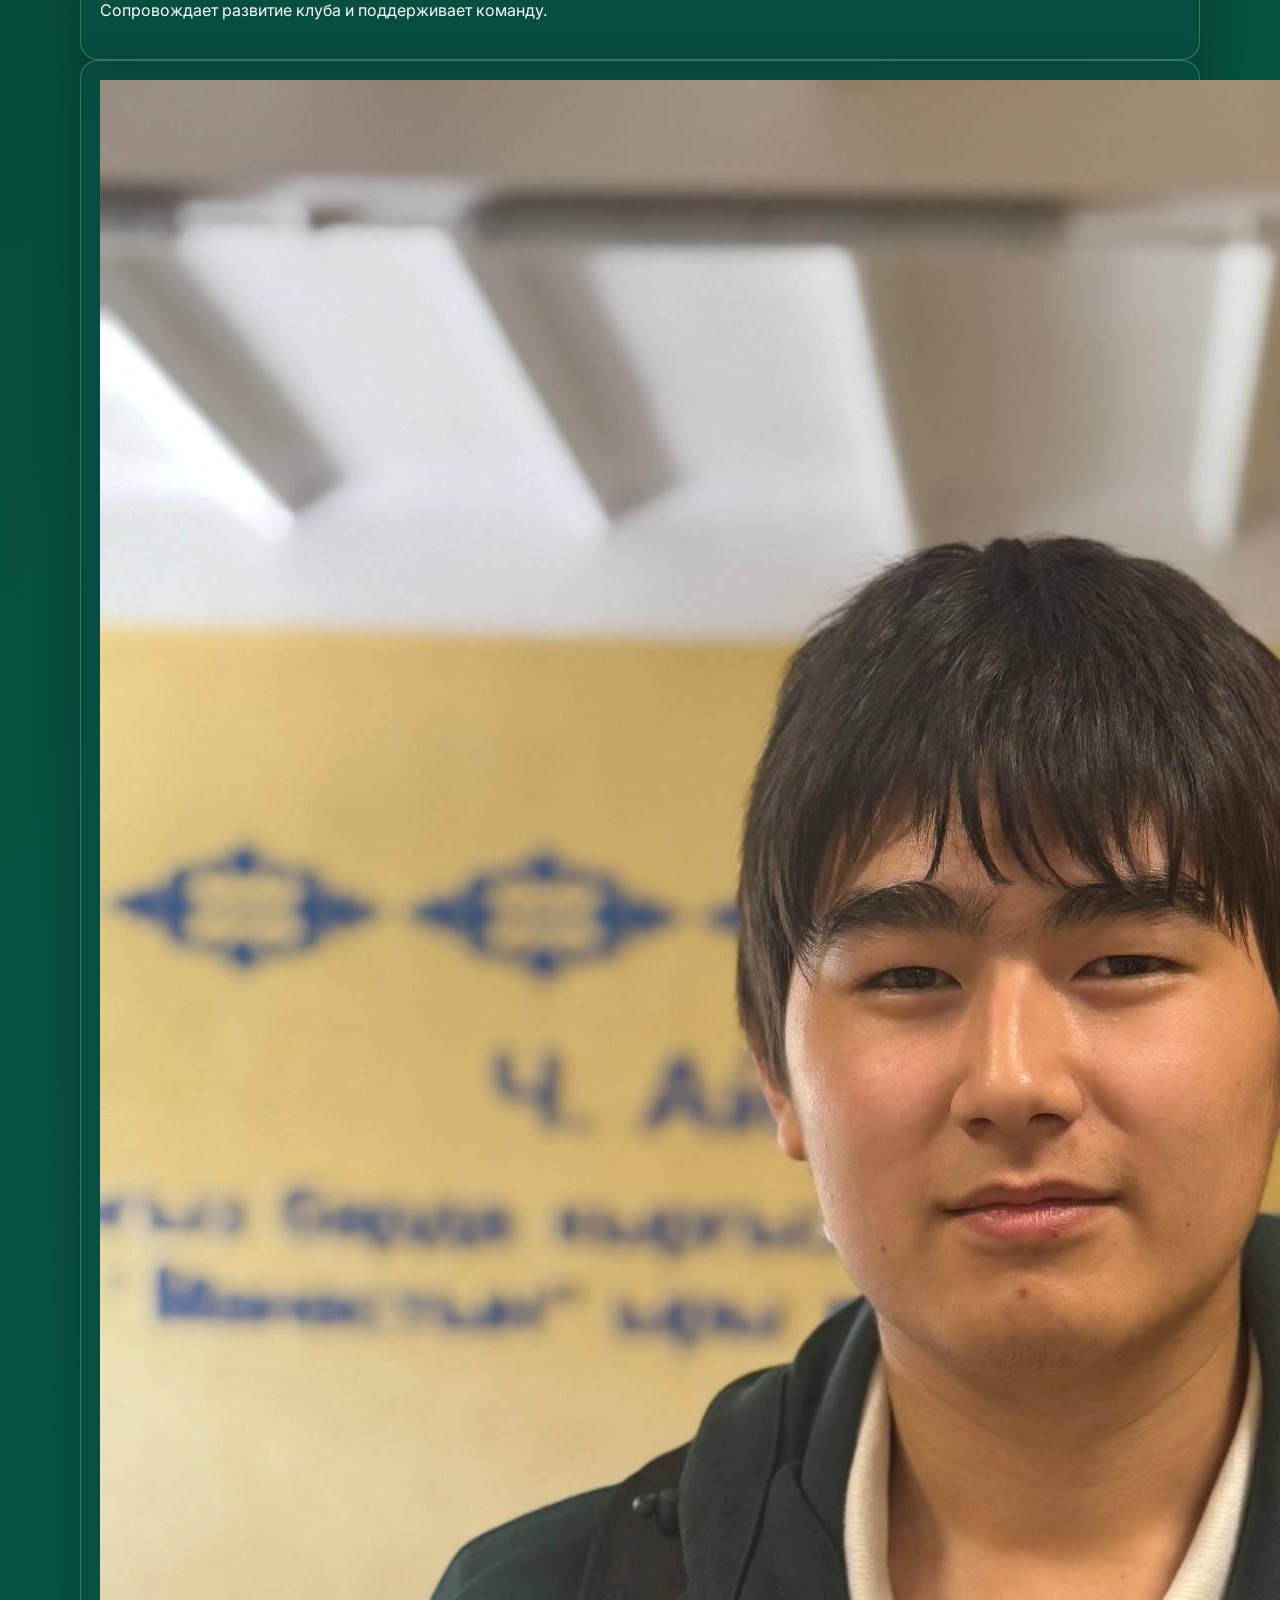
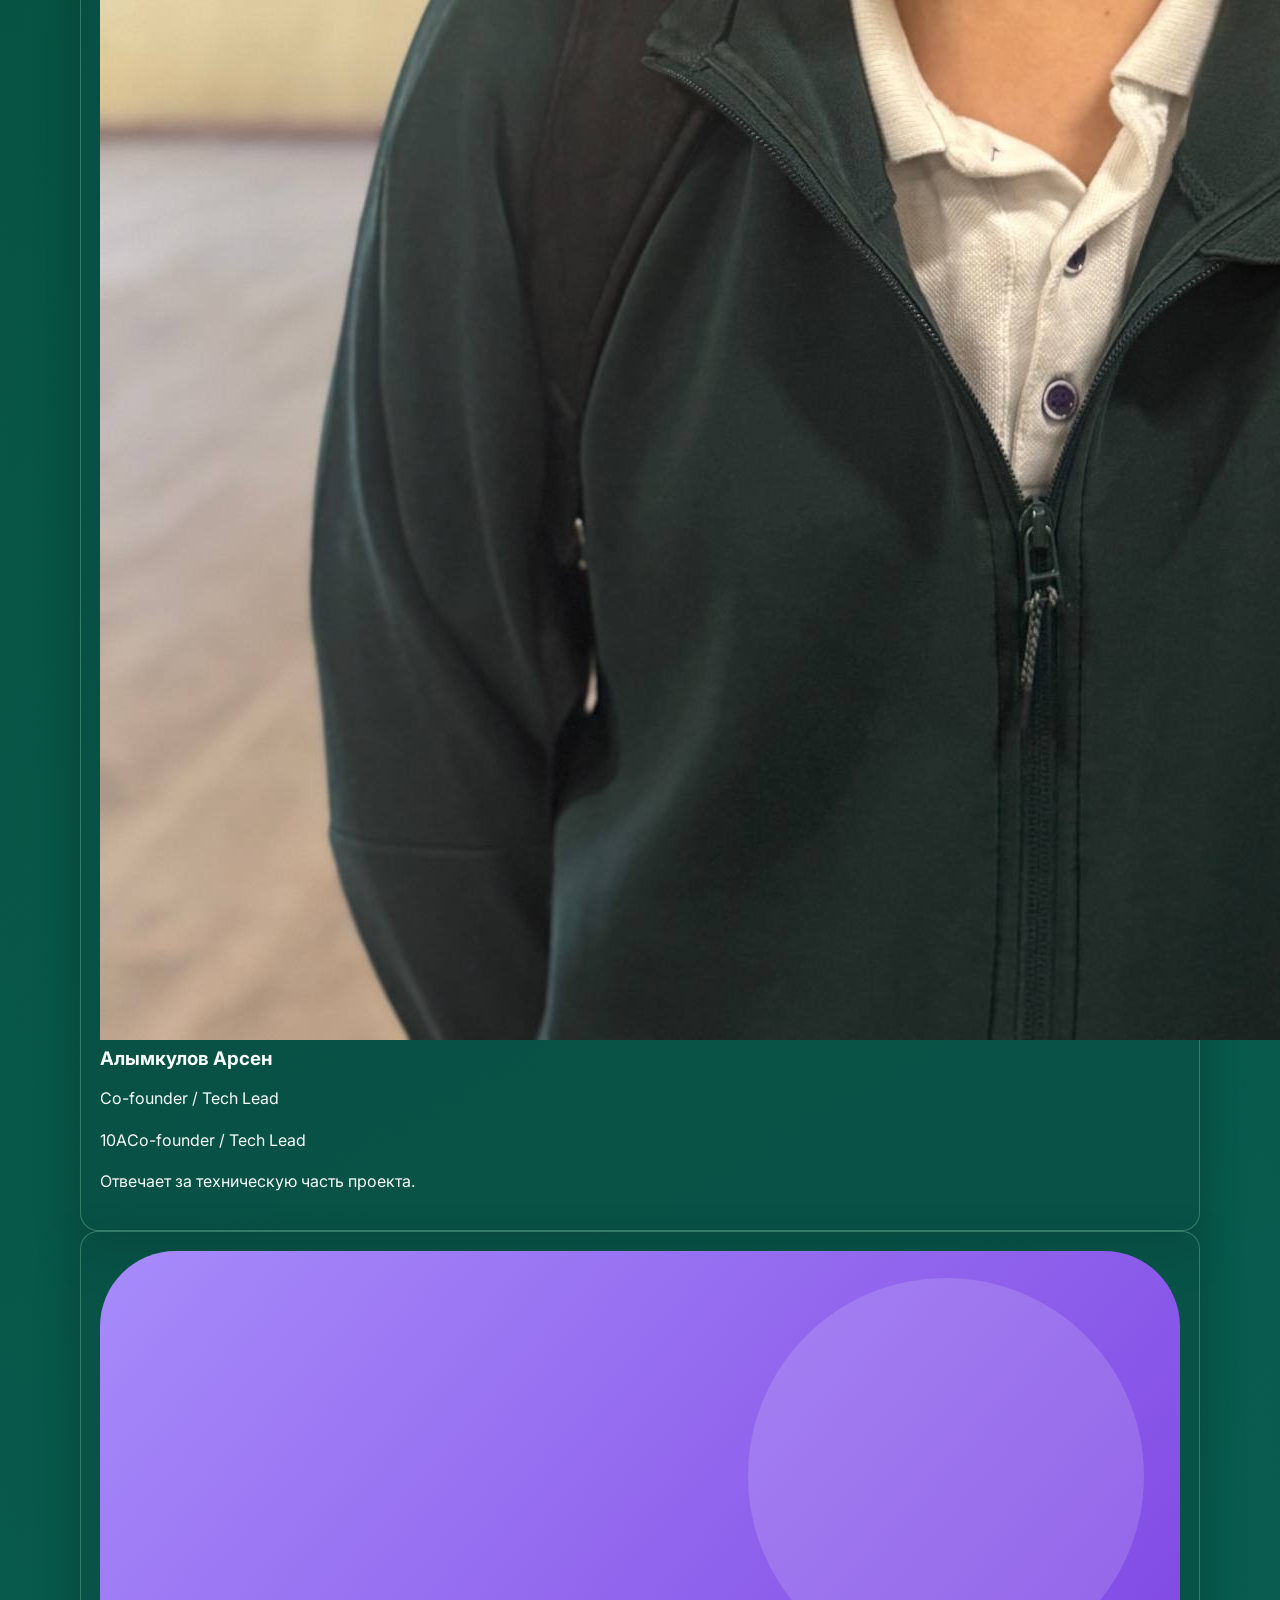
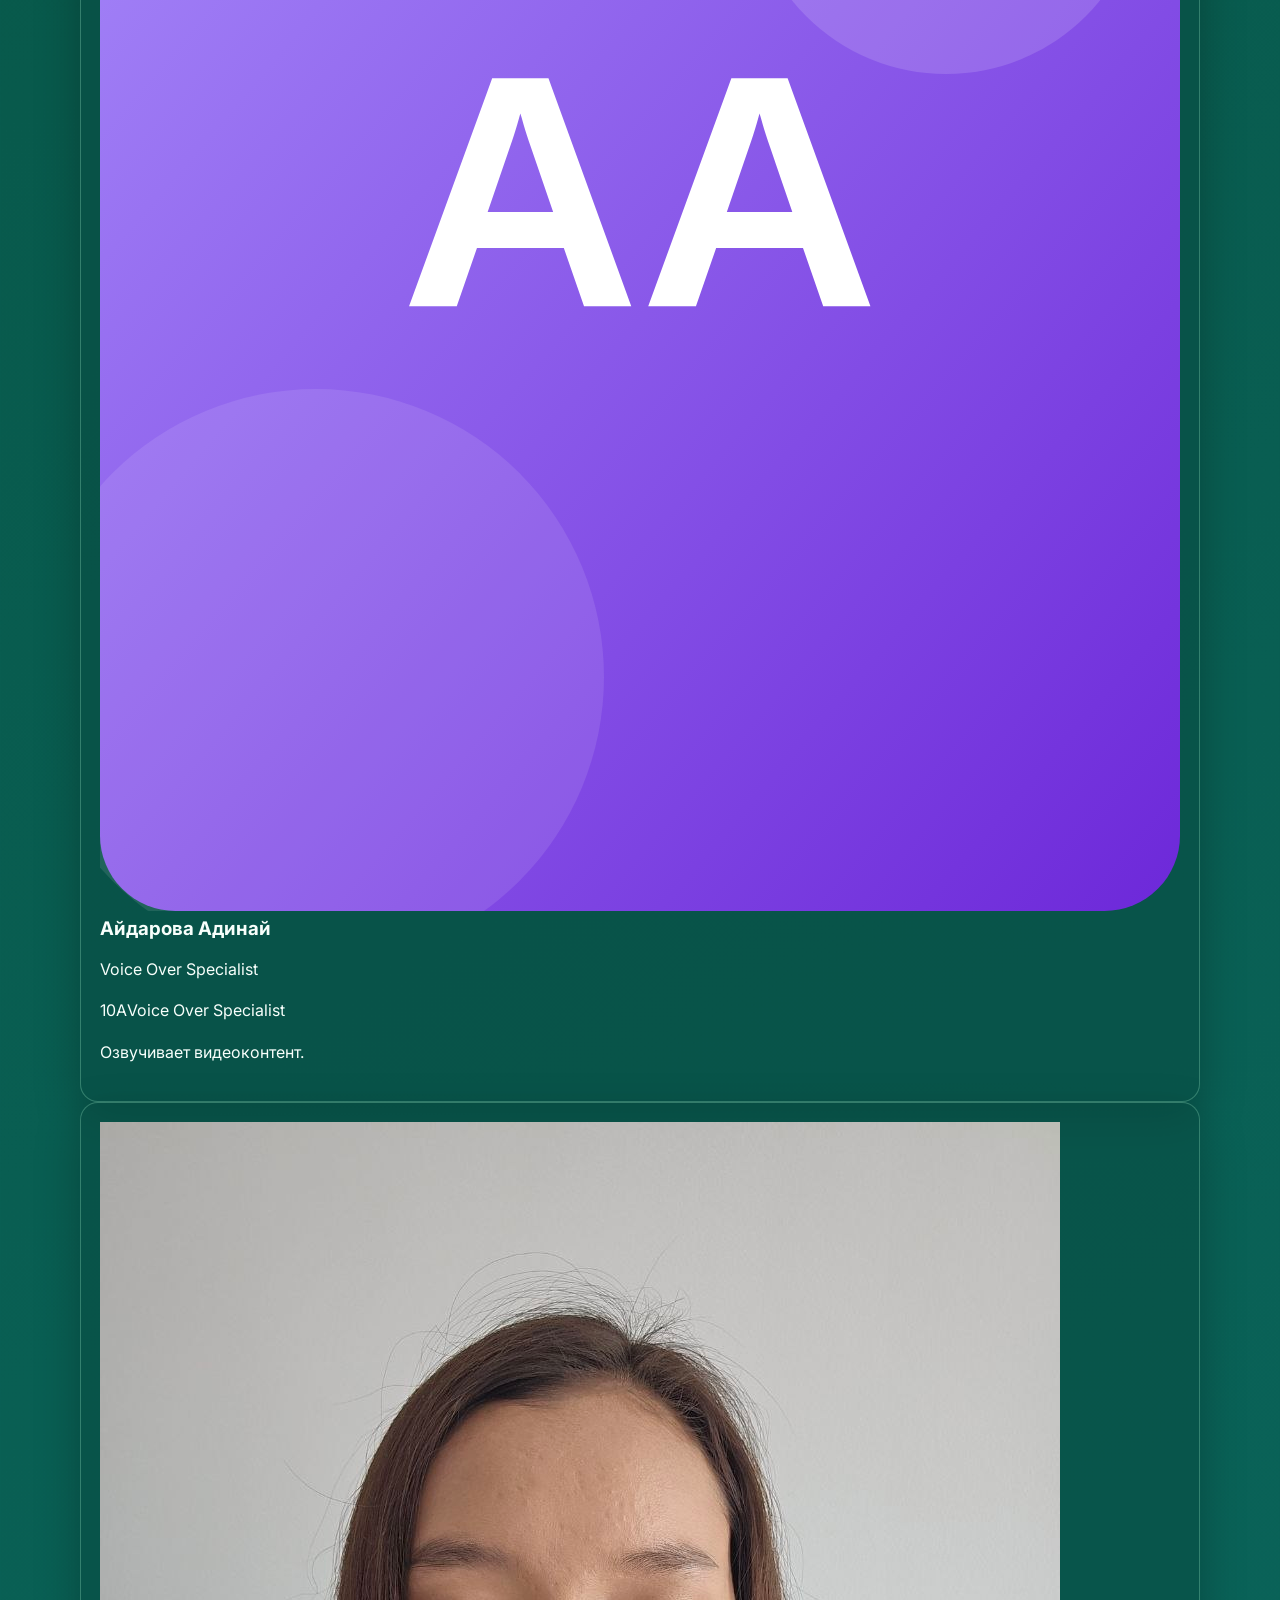
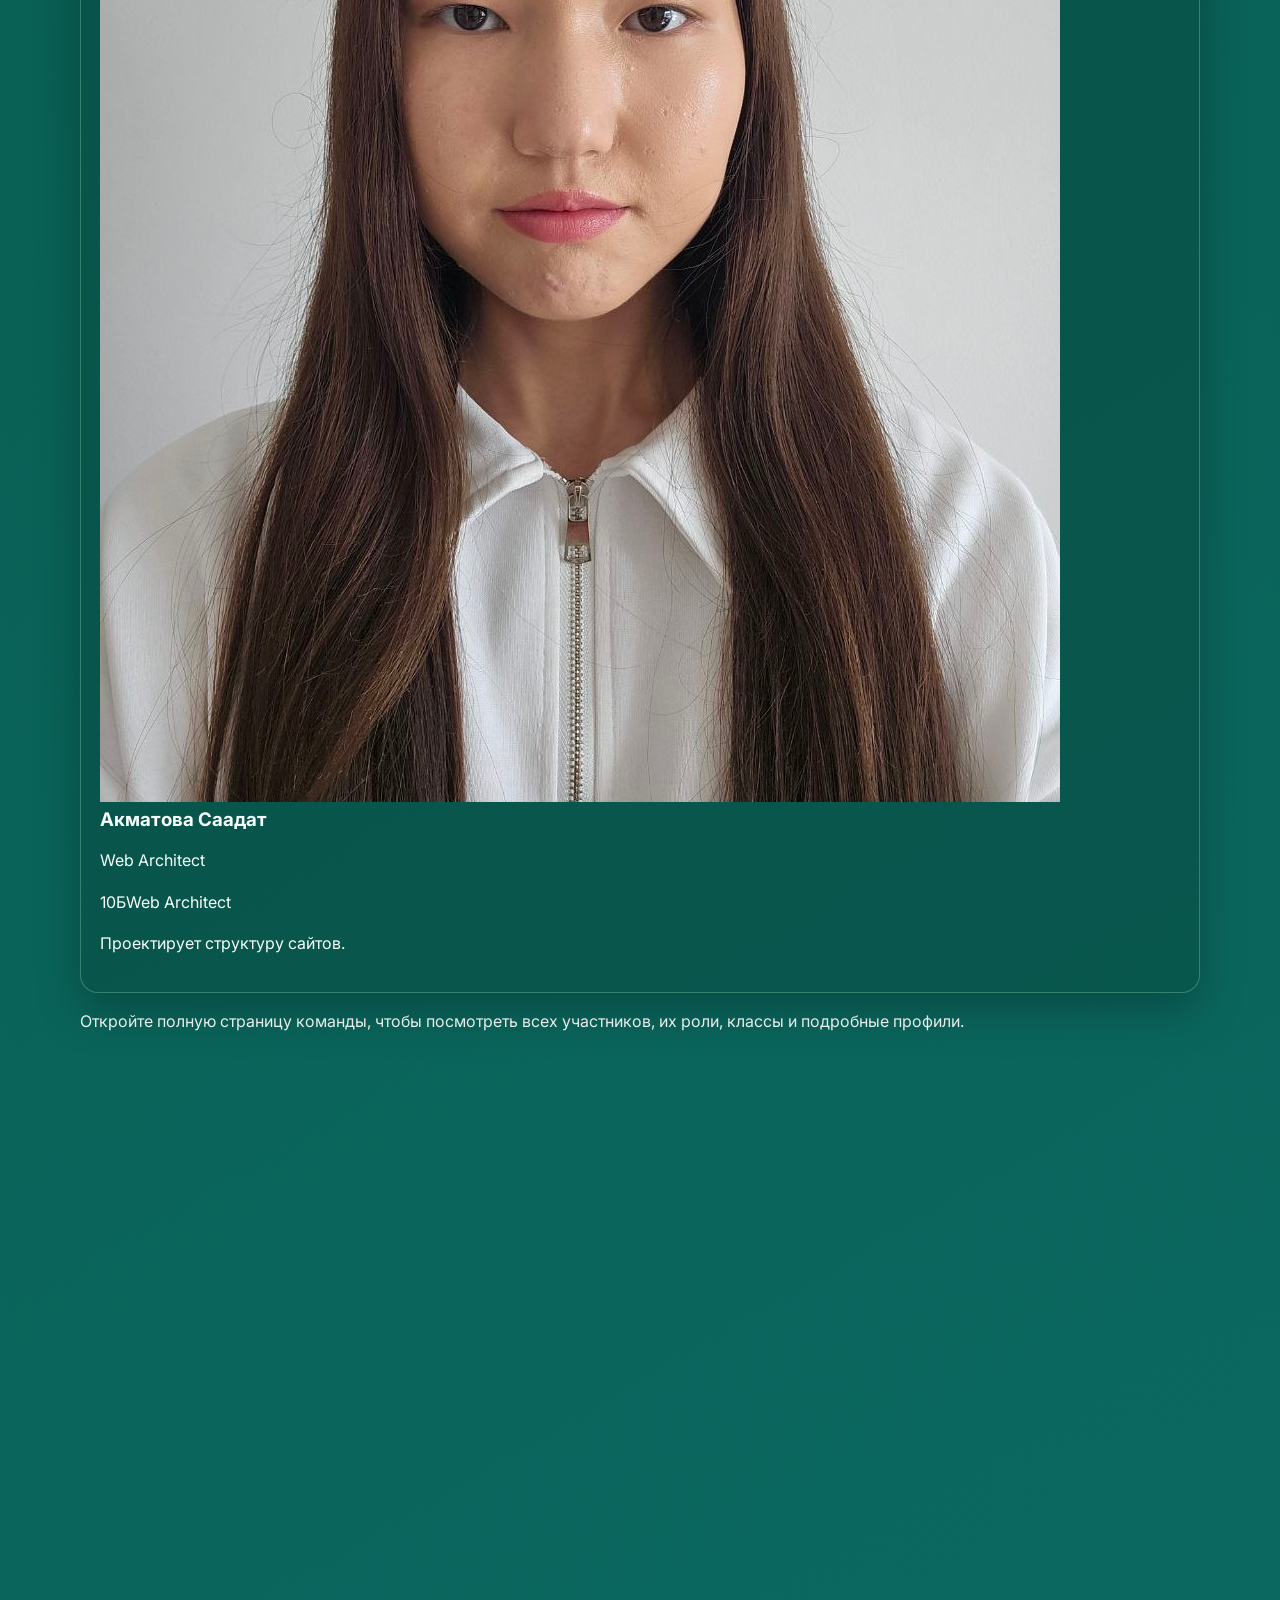
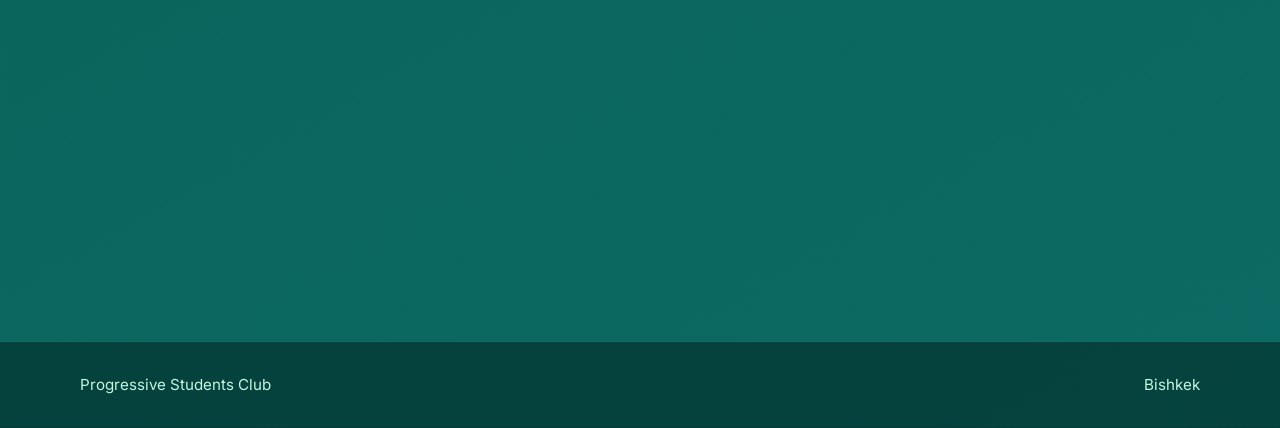
==== commit 1dae8d6e: "Add files via upload" ====
--- a/index.html
+++ b/index.html
@@ -1,7 +1,8 @@
 <!DOCTYPE html>
-<html lang="en">
+<html lang="ru">
 <head>
   <meta charset="UTF-8" />
+  <!-- Responsive: viewport нужен для корректного масштаба страницы на мобильных устройствах -->
   <meta name="viewport" content="width=device-width, initial-scale=1.0" />
   <title>Progressive Students Club</title>
   <link rel="preconnect" href="https://fonts.googleapis.com" />
@@ -20,13 +21,15 @@
         <span>Progressive Students Club</span>
       </a>
 
-      <button class="nav-toggle" aria-label="Open menu" aria-expanded="false">☰</button>
-
+      <!-- Responsive: кнопка гамбургер-меню для мобильной навигации -->
+      <button type="button" class="nav-toggle" aria-label="Open menu" aria-controls="site-nav" aria-expanded="false">&#9776;</button>
+
+      <!-- Responsive: навигация перестраивается в вертикальное меню на маленьких экранах -->
       <nav class="site-nav" id="site-nav">
         <a href="#home">Главная</a>
         <a href="#about">О клубе</a>
         <a href="#program">Программа</a>
-        <a href="#team">Команда</a>
+        <a href="team.html">Команда</a>
         <a href="#projects">Проекты</a>
         <a href="#contacts">Контакты</a>
       </nav>
@@ -44,7 +47,7 @@
             <a href="#contacts" class="btn btn-primary">присоединиться</a>
             <a href="#about" class="btn btn-ghost">Узнать больше</a>
           </div>
-          <p class="short-desc">Мы помогаем школьникам сознательно формировать свою профессиональную ориентацию через наставничество, командная работа и практические занятия по несколько дней в неделю..</p>
+          <p class="short-desc">Мы помогаем школьникам сознательно формировать свою профессиональную ориентацию через наставничество, командную работу и практические занятия по нескольку дней в неделю..</p>
         </div>
 
         <div class="logo-card aura-card">
@@ -59,10 +62,11 @@
     <section id="about" class="section">
       <div class="container">
         <h2>О клубе</h2>
+        <!-- Responsive: на мобильных карточки переходят в одну колонку -->
         <div class="cards two-col">
           <article class="card">
             <h3>Цель и миссия:</h3>
-            <p>Создание образовательной среды для развития школьникам 10-11 классов, в которой они сознательно формируют навыки общения, взаимодействия и работы над проектами, определяют свою профессиональную ориентацию и готовятся к независимой взрослости.</p>
+            <p>Создание образовательной среды для развития школьников 10-11 классов, в которой они сознательно формируют навыки общения, взаимодействия и работы над проектами, определяют свою профессиональную ориентацию и готовятся к независимой взрослости.</p>
           </article>
           <article class="card">
             <h3>Детали клуба</h3>
@@ -79,6 +83,7 @@
     <section id="program" class="section">
       <div class="container">
         <h2>Программа</h2>
+        <!-- Responsive: сетка этапов адаптируется под ширину экрана -->
         <div class="cards three-col stages">
           <article class="card">
             <span class="stage-number">01</span>
@@ -102,74 +107,27 @@
           <div class="timeline">
             <article class="timeline-item card">
               <h4>1-3 встреча</h4>
-              <p>26 января	Введение в Клуб. Знакомство	Ценности, правила, мотивация	Красная К.А.	
-                 2 февраля	Кто я? Личность и интересы	Самопознание	Красная К.А.	
-                 9 февраля	Мои сильные стороны 
-                    Самооценка и уверенность
-	                Ресурсы личности	Красная К.А.	
-                </p>
+              <p>26 января Введение в Клуб. Знакомство Ценности, правила, мотивация Красная К.А. 2 февраля Кто я? Личность и интересы Самопознание Красная К.А. 9 февраля Мои сильные стороны Самооценка и уверенность Ресурсы личности Красная К.А.</p>
             </article>
             <article class="timeline-item card">
               <h4>Экскурсия: Практика коммуникации</h4>
-              <p>16 февраля	Экскурсия в ололо. 
-
-	            Ключивой фокус: АКИ (Ассоциация Креативных Индрустрий).
-                Тренера - Назгуль Кубакаева (30-35мин)
-                Данияр Аманалиев (10 мин)
-                Представитель ололо (30-40 мин)
-	
-</p>
+              <p>16 февраля Экскурсия в ололо. Ключивой фокус: АКИ (Ассоциация Креативных Индрустрий). Тренера - Назгуль Кубакаева (30-35мин) Данияр Аманалиев (10 мин) Представитель ололо (30-40 мин)</p>
             </article>
             <article class="timeline-item card">
               <h4>4 встреча</h4>
-              <p>7 марта Границы человека: На встрече мы обсуждали личные границы — как они формируются и влияют на наше поведение и отношения. Говорили об открытости, замкнутости и умении сохранять уважение к себе.
-Разобрали реактивное поведение — импульсивные реакции из-за слабых границ (страх сказать «нет», чувство ответственности за других, усталость, раздражительность).
-Главный вывод: важно честно выражать свои мысли и чувства. У каждого есть право на своё мнение и личное пространство.</p>
+              <p>7 марта Границы человека: На встрече мы обсуждали личные границы — как они формируются и влияют на наше поведение и отношения. Говорили об открытости, замкнутости и умении сохранять уважение к себе. Разобрали реактивное поведение — импульсивные реакции из-за слабых границ (страх сказать «нет», чувство ответственности за других, усталость, раздражительность). Главный вывод: важно честно выражать свои мысли и чувства. У каждого есть право на своё мнение и личное пространство.</p>
             </article>
             <article class="timeline-item card">
               <h4>5 встреча</h4>
-              <p>16 марта по приглашению куратора Ксении прошёл полезный тренинг на тему «Личный бренд» от международного консультанта Гульнуры Торалиевой.
-Мы разобрали, что личный бренд — это то, что о вас говорят, когда вас нет, а также различия между брендингом, маркетингом, рекламой и PR и их роль в его формировании.
-Гульнура выделила три ключевых компонента личного бренда:
-1. Профессионализм — знания и навыки
-2. Популярность — узнаваемость
-3. Репутация — доверие людей
-Она также подчеркнула важность фокуса на целях и ценностях для достижения результатов.
-Встреча была познавательной и вдохновляющей. Благодарим Гульнуру Торалиеву за ценные знания и практические советы.
-</p>
-            </article>
-            <article class="timeline-item card">
-              <h4>Экскурсия: Университете Центральной Азии </h4>
-              <p>18 марта наш клуб посетил вдохновляющую встречу в Университете Центральной Азии 🤍
-Мы узнали о возможностях обучения в UCA, филиалах в Кыргызстане и Таджикистане, бюджетных местах и процессе поступления. Также увидели кампус и познакомились со студенческой жизнью 🎓
-Особенно полезной была презентация о выборе профессии: карьера — это путь, где важно понимать себя. Процесс выбора включает сбор информации, общение с профессионалами, анализ рынка и пробные действия.
-Обсудили и навыки XXI века, а также техники снятия стресса: дыхание и фокус на ощущениях 📚
-Этот день напомнил, что наше будущее — в наших руках 🙌
-Спасибо UCA за тёплый приём и знания, а также Бегимай Айбек кызы и Эльвире Сагынтай кызы за уделённое время!
-</p>
+              <p>16 марта по приглашению куратора Ксении прошёл полезный тренинг на тему «Личный бренд» от международного консультанта Гульнуры Торалиевой. Мы разобрали, что личный бренд — это то, что о вас говорят, когда вас нет, а также различия между брендингом, маркетингом, рекламой и PR и их роль в его формировании. Гульнура выделила три ключевых компонента личного бренда: 1. Профессионализм — знания и навыки 2. Популярность — узнаваемость 3. Репутация — доверие людей Она также подчеркнула важность фокуса на целях и ценностях для достижения результатов. Встреча была познавательной и вдохновляющей. Благодарим Гульнуру Торалиеву за ценные знания и практические советы.</p>
+            </article>
+            <article class="timeline-item card">
+              <h4>Экскурсия: Университете Центральной Азии</h4>
+              <p>18 марта наш клуб посетил вдохновляющую встречу в Университете Центральной Азии 🤍 Мы узнали о возможностях обучения в UCA, филиалах в Кыргызстане и Таджикистане, бюджетных местах и процессе поступления. Также увидели кампус и познакомились со студенческой жизнью 🎓 Особенно полезной была презентация о выборе профессии: карьера — это путь, где важно понимать себя. Процесс выбора включает сбор информации, общение с профессионалами, анализ рынка и пробные действия. Обсудили и навыки XXI века, а также техники снятия стресса: дыхание и фокус на ощущениях 📚 Этот день напомнил, что наше будущее — в наших руках 🙌 Спасибо UCA за тёплый приём и знания, а также Бегимай Айбек кызы и Эльвире Сагынтай кызы за уделённое время!</p>
             </article>
             <article class="timeline-item card">
               <h4>6 встреча</h4>
-              <p>💡28 марта в нашем клубе прошла глубокая встреча об уверенности в себе 💭
-Приглашённый гость — Сергей Долженков. Встреча получилась живой и заставила задуматься.
-Мы обсудили:
-— экстравертов и интровертов и формирование личности
-— изменения в подростковом возрасте
-— влияние окружения и референтной группы
-💬 Поговорили о счастье, уверенности и мыслях:
-👉 уверенность — это твои мысли, их важно слышать, а не избегать.
-Главное — научиться понимать себя и быть с собой в дружбе 🤍
-Также затронули:
-— влияние книг, игр и историй
-— возраст 14–18 как период поиска себя
-— важность ответственности за свою жизнь
-❗️Инсайты:
-— жалость может быть формой превосходства
-— ответственность за жизнь лежит на тебе
-🦀 «ведро с крабами» — про окружение, которое тянет вниз
-✂️ управление временем — важно правильно распределять его
-✨ Главный вывод: будь автором своей жизни, а не исполнителем
-Спасибо Сергею Долженкову за ценную встречу 💚</p>
+              <p>💡28 марта в нашем клубе прошла глубокая встреча об уверенности в себе 💭 Приглашённый гость — Сергей Долженков. Встреча получилась живой и заставила задуматься. Мы обсудили: — экстравертов и интровертов и формирование личности — изменения в подростковом возрасте — влияние окружения и референтной группы 💬 Поговорили о счастье, уверенности и мыслях: 👉 уверенность — это твои мысли, их важно слышать, а не избегать. Главное — научиться понимать себя и быть с собой в дружбе 🤍 Также затронули: — влияние книг, игр и историй — возраст 14–18 как период поиска себя — важность ответственности за свою жизнь ❗️Инсайты: — жалость может быть формой превосходства — ответственность за жизнь лежит на тебе 🦀 «ведро с крабами» — про окружение, которое тянет вниз ✂️ управление временем — важно правильно распределять его ✨ Главный вывод: будь автором своей жизни, а не исполнителем Спасибо Сергею Долженкову за ценную встречу 💚</p>
             </article>
             <article class="timeline-item card">
               <h4>???</h4>
@@ -182,52 +140,17 @@
 
     <section id="team" class="section">
       <div class="container">
-        <h2>Команда</h2>
-        <div class="cards two-col">
-          <article class="card">
-            <h3>Куратор</h3>
-            <p class="mentor-name">Ксения Александровна</p>
-          </article>
-          <article class="card">
-            <h3>Участники</h3>
-            <p>Ученики школы №20</p>
-            <p class="names-block">Алымкулов Арсен – 10А
-
-Айдарова Адинай – 10А
-
-Акматова Саадат – 10Б
-
-Апышева Ажара – 10В
-
-Аскарова Даяна – 10Г
-
-Баймырзаев Нурсултан – 10Г
-
-Джалилова Кумушай – 10А
-
-Жумаева Аяна – 10А
-
-Красная София – 10Б
-
-Лоянов Ридван – 10А
-
-Назарбеков Бектур – 10Б
-
-Раимжанова Айгерим – 10Г
-
-Токпаева Айпери – 10А
-
-Украинская Арина – 10В
-
-Уланова Айша – 10В
-
-Умурбеков Байсал – 10В
-
-Щербакова Екатерина – 10А
-
-Ыбыраева Таслима – 10В</p>
-          </article>
-        </div>
+        <div class="team-section-head">
+          <div class="team-section-copy">
+            <span class="tag">Команда</span>
+            <h2>Люди, которые создают клуб</h2>
+            <p class="subtitle">Небольшое превью наставника и участников, которые развивают проекты, события, коммуникацию и атмосферу Progressive Students Club.</p>
+          </div>
+          <a href="team.html" class="btn btn-primary">Наша команда</a>
+        </div>
+
+        <div class="team-preview-grid" data-team-preview></div>
+        <p class="team-preview-note">Откройте полную страницу команды, чтобы посмотреть всех участников, их роли, классы и подробные профили.</p>
       </div>
     </section>
 
@@ -258,7 +181,7 @@
           <article class="card">
             <h3>Связаться с нами</h3>
             <p><strong>Instagram:</strong> <a href="https://www.instagram.com/progressive_students_club" target="_blank" rel="noopener noreferrer">@progressive_students_club</a></p>
-            <p><strong>Почта:</strong><a href="mailto:progressivestudentsclub@gmail.com?subject=%D0%9E%D0%B1%D1%80%D0%B0%D1%89%D0%B5%D0%BD%D0%B8%D0%B5%20%D1%81%20%D1%81%D0%B0%D0%B9%D1%82%D0%B0&body=%D0%97%D0%B4%D1%80%D0%B0%D0%B2%D1%81%D1%82%D0%B2%D1%83%D0%B9%D1%82%D0%B5!%20%D0%9F%D0%B8%D1%88%D1%83%20%D1%81%20%D1%81%D0%B0%D0%B9%D1%82%D0%B0%20Progressive%20Students%20Club.">progressivestudentsclub@gmail.com</a> </p>
+            <p><strong>Почта:</strong> <a href="mailto:progressivestudentsclub@gmail.com?subject=%D0%9E%D0%B1%D1%80%D0%B0%D1%89%D0%B5%D0%BD%D0%B8%D0%B5%20%D1%81%20%D1%81%D0%B0%D0%B9%D1%82%D0%B0&body=%D0%97%D0%B4%D1%80%D0%B0%D0%B2%D1%81%D1%82%D0%B2%D1%83%D0%B9%D1%82%D0%B5!%20%D0%9F%D0%B8%D1%88%D1%83%20%D1%81%20%D1%81%D0%B0%D0%B9%D1%82%D0%B0%20Progressive%20Students%20Club.">progressivestudentsclub@gmail.com</a></p>
             <p><strong>Город:</strong> Бишкек</p>
           </article>
         </div>
@@ -276,7 +199,6 @@
     window.CONTACT_API_URL = 'https://progressive-students-club.onrender.com/api/contact';
   </script>
   <script src="main.js"></script>
-  
-
+  <script src="script.js"></script>
 </body>
 </html>
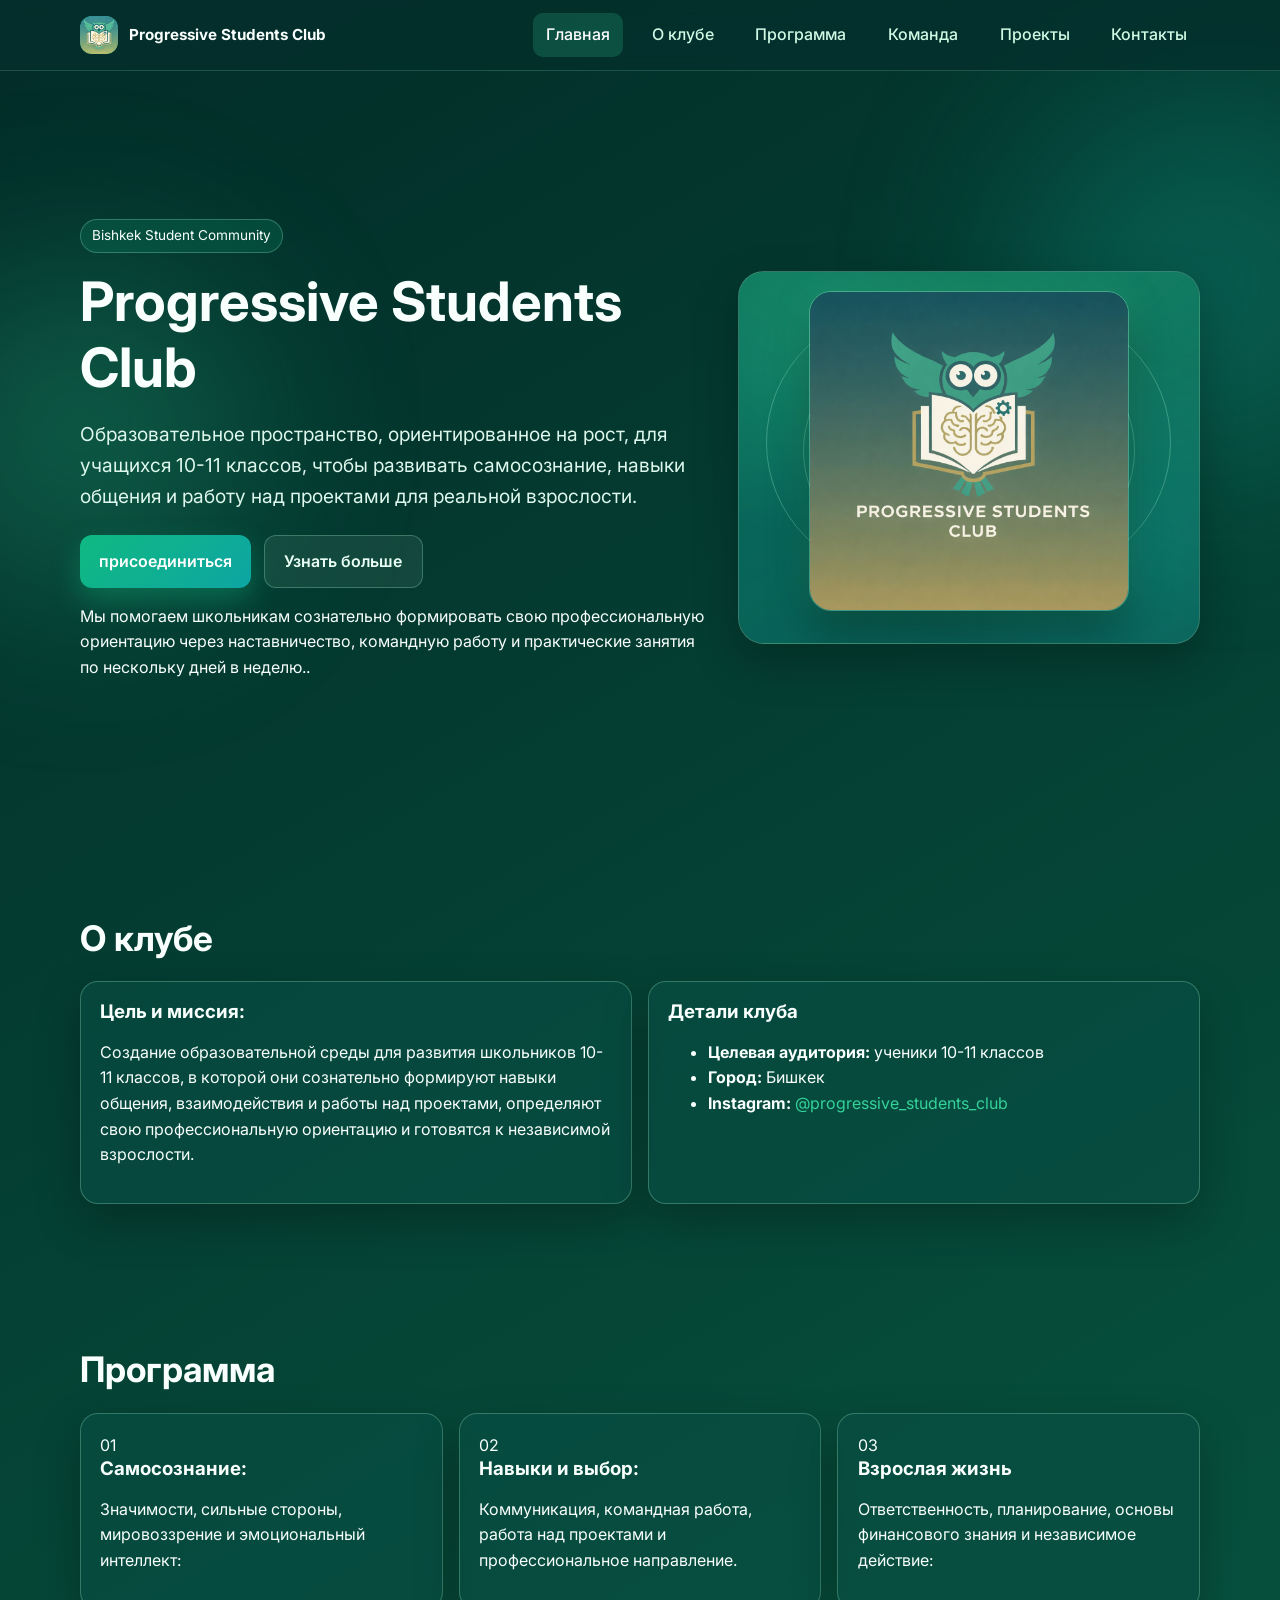
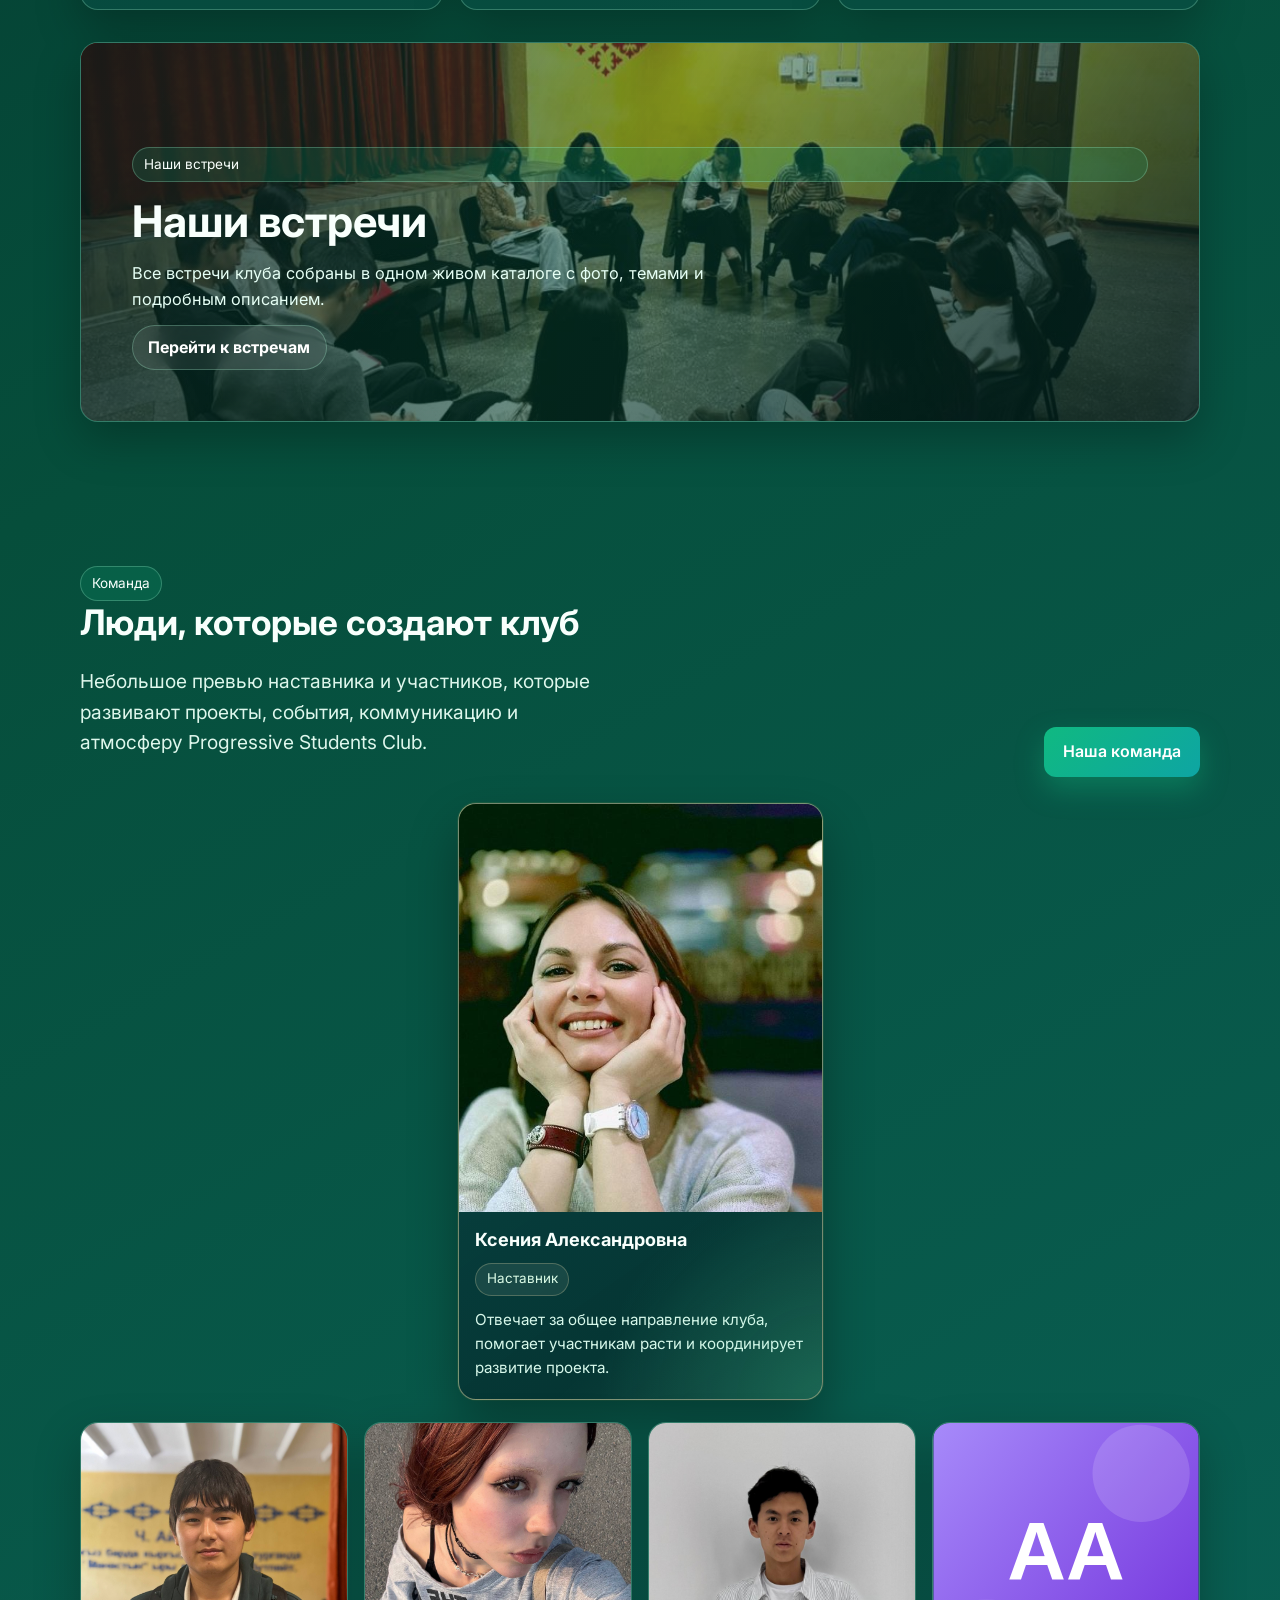
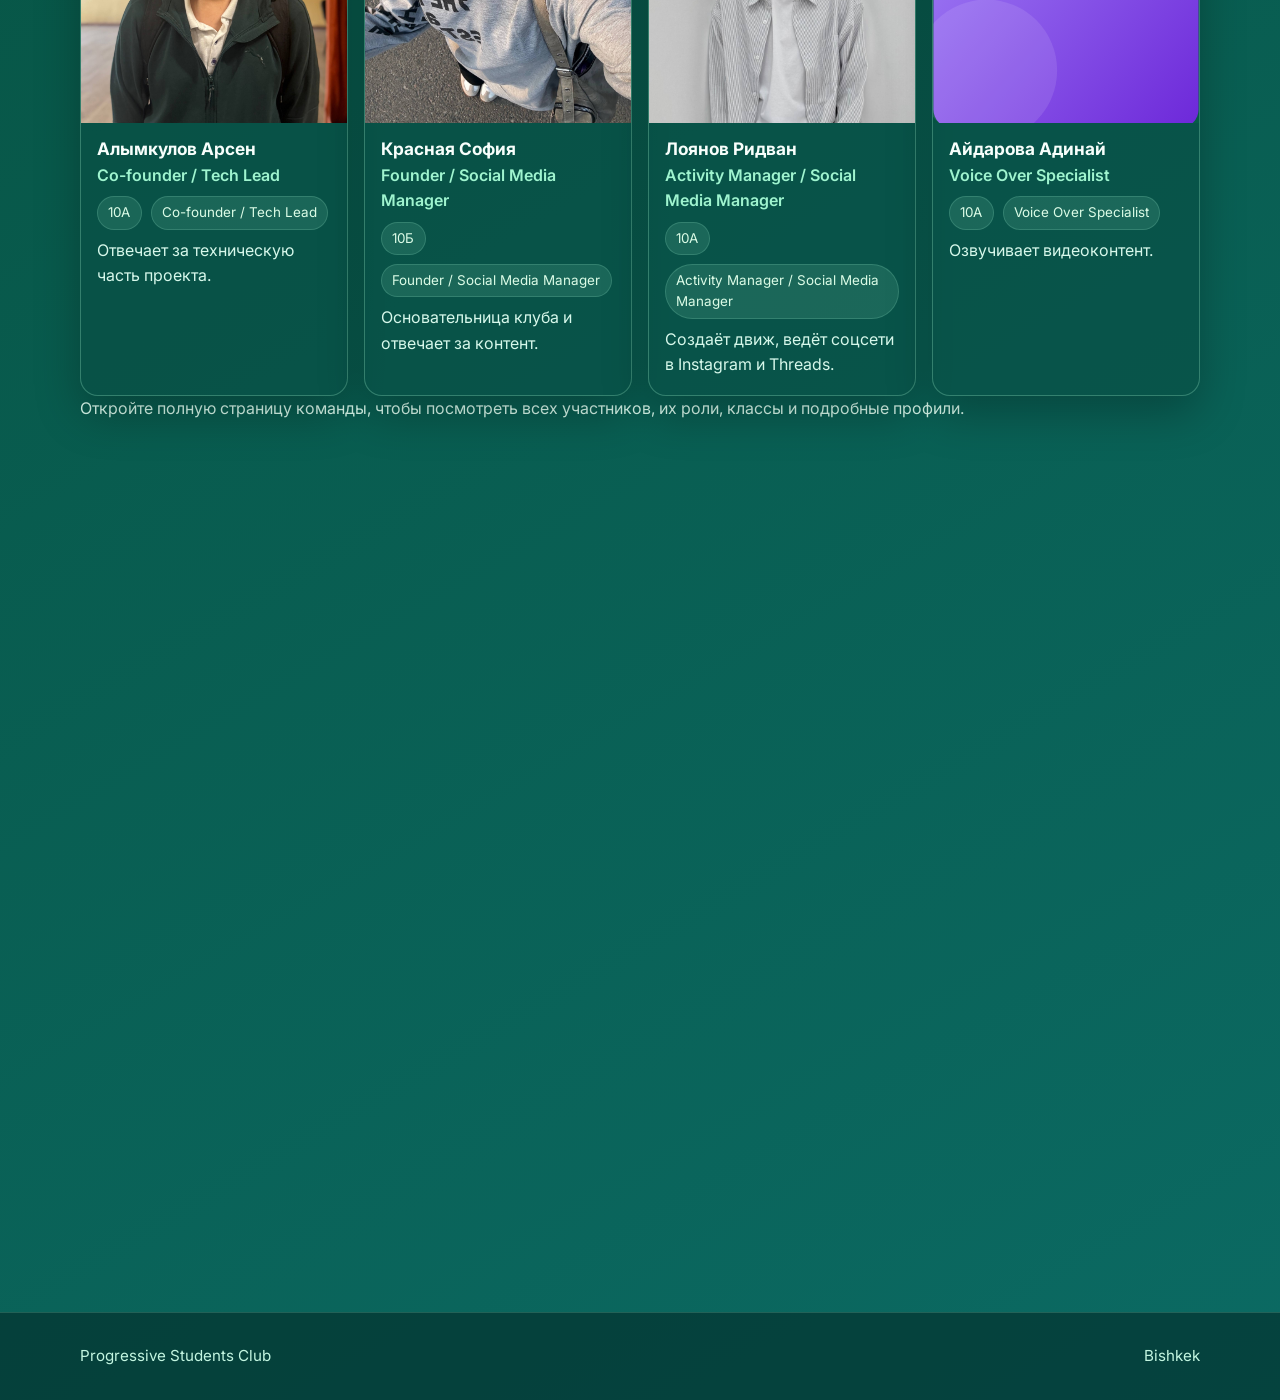
==== commit 2a1f252c: "Add files via upload" ====
--- a/index.html
+++ b/index.html
@@ -102,39 +102,7 @@
           </article>
         </div>
 
-        <div class="timeline-wrap">
-          <h3>Недельные занятия</h3>
-          <div class="timeline">
-            <article class="timeline-item card">
-              <h4>1-3 встреча</h4>
-              <p>26 января Введение в Клуб. Знакомство Ценности, правила, мотивация Красная К.А. 2 февраля Кто я? Личность и интересы Самопознание Красная К.А. 9 февраля Мои сильные стороны Самооценка и уверенность Ресурсы личности Красная К.А.</p>
-            </article>
-            <article class="timeline-item card">
-              <h4>Экскурсия: Практика коммуникации</h4>
-              <p>16 февраля Экскурсия в ололо. Ключивой фокус: АКИ (Ассоциация Креативных Индрустрий). Тренера - Назгуль Кубакаева (30-35мин) Данияр Аманалиев (10 мин) Представитель ололо (30-40 мин)</p>
-            </article>
-            <article class="timeline-item card">
-              <h4>4 встреча</h4>
-              <p>7 марта Границы человека: На встрече мы обсуждали личные границы — как они формируются и влияют на наше поведение и отношения. Говорили об открытости, замкнутости и умении сохранять уважение к себе. Разобрали реактивное поведение — импульсивные реакции из-за слабых границ (страх сказать «нет», чувство ответственности за других, усталость, раздражительность). Главный вывод: важно честно выражать свои мысли и чувства. У каждого есть право на своё мнение и личное пространство.</p>
-            </article>
-            <article class="timeline-item card">
-              <h4>5 встреча</h4>
-              <p>16 марта по приглашению куратора Ксении прошёл полезный тренинг на тему «Личный бренд» от международного консультанта Гульнуры Торалиевой. Мы разобрали, что личный бренд — это то, что о вас говорят, когда вас нет, а также различия между брендингом, маркетингом, рекламой и PR и их роль в его формировании. Гульнура выделила три ключевых компонента личного бренда: 1. Профессионализм — знания и навыки 2. Популярность — узнаваемость 3. Репутация — доверие людей Она также подчеркнула важность фокуса на целях и ценностях для достижения результатов. Встреча была познавательной и вдохновляющей. Благодарим Гульнуру Торалиеву за ценные знания и практические советы.</p>
-            </article>
-            <article class="timeline-item card">
-              <h4>Экскурсия: Университете Центральной Азии</h4>
-              <p>18 марта наш клуб посетил вдохновляющую встречу в Университете Центральной Азии 🤍 Мы узнали о возможностях обучения в UCA, филиалах в Кыргызстане и Таджикистане, бюджетных местах и процессе поступления. Также увидели кампус и познакомились со студенческой жизнью 🎓 Особенно полезной была презентация о выборе профессии: карьера — это путь, где важно понимать себя. Процесс выбора включает сбор информации, общение с профессионалами, анализ рынка и пробные действия. Обсудили и навыки XXI века, а также техники снятия стресса: дыхание и фокус на ощущениях 📚 Этот день напомнил, что наше будущее — в наших руках 🙌 Спасибо UCA за тёплый приём и знания, а также Бегимай Айбек кызы и Эльвире Сагынтай кызы за уделённое время!</p>
-            </article>
-            <article class="timeline-item card">
-              <h4>6 встреча</h4>
-              <p>💡28 марта в нашем клубе прошла глубокая встреча об уверенности в себе 💭 Приглашённый гость — Сергей Долженков. Встреча получилась живой и заставила задуматься. Мы обсудили: — экстравертов и интровертов и формирование личности — изменения в подростковом возрасте — влияние окружения и референтной группы 💬 Поговорили о счастье, уверенности и мыслях: 👉 уверенность — это твои мысли, их важно слышать, а не избегать. Главное — научиться понимать себя и быть с собой в дружбе 🤍 Также затронули: — влияние книг, игр и историй — возраст 14–18 как период поиска себя — важность ответственности за свою жизнь ❗️Инсайты: — жалость может быть формой превосходства — ответственность за жизнь лежит на тебе 🦀 «ведро с крабами» — про окружение, которое тянет вниз ✂️ управление временем — важно правильно распределять его ✨ Главный вывод: будь автором своей жизни, а не исполнителем Спасибо Сергею Долженкову за ценную встречу 💚</p>
-            </article>
-            <article class="timeline-item card">
-              <h4>???</h4>
-              <p>...</p>
-            </article>
-          </div>
-        </div>
+        <div class="meetings-entry-wrap" data-meetings-entry></div>
       </div>
     </section>
 
@@ -149,6 +117,7 @@
           <a href="team.html" class="btn btn-primary">Наша команда</a>
         </div>
 
+        <div class="team-featured-wrap" data-team-featured></div>
         <div class="team-preview-grid" data-team-preview></div>
         <p class="team-preview-note">Откройте полную страницу команды, чтобы посмотреть всех участников, их роли, классы и подробные профили.</p>
       </div>
@@ -199,6 +168,8 @@
     window.CONTACT_API_URL = 'https://progressive-students-club.onrender.com/api/contact';
   </script>
   <script src="main.js"></script>
+  <script src="meetings-data.js"></script>
+  <script src="meetings.js"></script>
   <script src="script.js"></script>
 </body>
 </html>
--- a/main.css
+++ b/main.css
@@ -29,7 +29,23 @@
   background: linear-gradient(150deg, #022c28, #064e3b 40%, #0b6a63 100%);
   line-height: 1.6;
   min-height: 100vh;
-}
+  overflow-x: hidden;
+}
+
+/* Responsive media: изображения, видео и iframe остаются в пределах контейнера */
+img,
+video,
+iframe {
+  max-width: 100%;
+  height: auto;
+}
+
+iframe {
+  width: 100%;
+  border: 0;
+}
+
+/* Responsive note: media elements scale with the container */
 
 a {
   color: var(--mint);
@@ -93,6 +109,7 @@
   color: var(--text);
   font-weight: 700;
   font-size: 0.95rem;
+  flex-wrap: wrap;
 }
 
 .brand-icon {
@@ -121,9 +138,13 @@
 }
 
 .site-nav a {
+  display: inline-flex;
+  align-items: center;
+  justify-content: center;
   color: var(--muted);
   font-weight: 500;
-  padding: 0.4rem 0.65rem;
+  min-height: 44px;
+  padding: 0.55rem 0.8rem;
   border-radius: 10px;
   transition: background 0.25s ease, color 0.25s ease;
 }
@@ -141,8 +162,9 @@
   color: var(--text);
   border-radius: 12px;
   width: 72px;
-  height: 42px;
+  min-height: 44px;
   cursor: pointer;
+  font-size: 1.2rem;
 }
 
 .section {
@@ -344,10 +366,110 @@
   margin-top: 1.8rem;
 }
 
+.meetings-entry-wrap {
+  margin-top: 2rem;
+}
+
+.meetings-hero-link {
+  position: relative;
+  display: grid;
+  min-height: 340px;
+  padding: 0;
+  overflow: hidden;
+  border-radius: 28px;
+  isolation: isolate;
+  color: var(--text);
+  box-shadow: 0 24px 60px rgba(0, 0, 0, 0.28);
+}
+
+.meetings-hero-link:hover {
+  transform: translateY(-8px) scale(1.01);
+  box-shadow: 0 30px 70px rgba(0, 0, 0, 0.34), 0 0 44px rgba(52, 211, 153, 0.24);
+}
+
+.meetings-hero-media {
+  position: absolute;
+  inset: 0;
+}
+
+.meetings-hero-slide {
+  position: absolute;
+  inset: 0;
+  opacity: 0;
+  transition: opacity 0.9s ease;
+}
+
+.meetings-hero-slide.is-active {
+  opacity: 1;
+}
+
+.meetings-hero-image {
+  width: 100%;
+  height: 100%;
+  object-fit: cover;
+  display: block;
+  transform: scale(1.06);
+  animation: meetingsZoom 7s ease-in-out infinite alternate;
+}
+
+.meetings-hero-overlay {
+  position: absolute;
+  inset: 0;
+  background:
+    linear-gradient(120deg, rgba(3, 31, 28, 0.82), rgba(6, 95, 70, 0.38) 48%, rgba(3, 31, 28, 0.82)),
+    linear-gradient(180deg, rgba(0, 0, 0, 0.06), rgba(0, 0, 0, 0.36));
+}
+
+.meetings-hero-link:hover .meetings-hero-overlay {
+  background:
+    linear-gradient(120deg, rgba(3, 31, 28, 0.88), rgba(6, 95, 70, 0.5) 48%, rgba(3, 31, 28, 0.88)),
+    linear-gradient(180deg, rgba(0, 0, 0, 0.12), rgba(0, 0, 0, 0.5));
+}
+
+.meetings-hero-content {
+  position: relative;
+  z-index: 1;
+  display: grid;
+  align-content: end;
+  gap: 0.8rem;
+  min-height: 340px;
+  padding: 2rem;
+}
+
+.meetings-hero-content h3 {
+  font-size: clamp(1.9rem, 3.4vw, 3rem);
+  margin-bottom: 0;
+}
+
+.meetings-hero-text {
+  max-width: 36rem;
+  margin: 0;
+  color: #e6fff5;
+  font-size: 1.02rem;
+}
+
+.meetings-hero-action {
+  display: inline-flex;
+  align-items: center;
+  width: fit-content;
+  min-height: 42px;
+  padding: 0.55rem 0.95rem;
+  border-radius: 999px;
+  border: 1px solid rgba(167, 243, 208, 0.28);
+  background: rgba(255, 255, 255, 0.08);
+  color: #ffffff;
+  font-weight: 700;
+  backdrop-filter: blur(10px);
+}
+
 .timeline {
   display: grid;
   gap: 1.5rem;
   position: relative;
+}
+
+.timeline.week-preview-grid::before {
+  display: none;
 }
 
 .timeline::before {
@@ -391,6 +513,158 @@
   border-color: rgba(167, 243, 208, 0.56);
 }
 
+.page-back-link {
+  width: fit-content;
+  margin-bottom: 1.25rem;
+}
+
+.page-intro {
+  margin-bottom: 1.5rem;
+}
+
+.page-intro-meta {
+  margin: 0.85rem 0 0;
+  color: #baf4de;
+  font-weight: 600;
+}
+
+.page-empty-state {
+  text-align: center;
+  color: #d8fff1;
+}
+
+.week-page-shell,
+.detail-page-shell {
+  padding-top: 0.75rem;
+}
+
+.meeting-card,
+.meeting-detail-card {
+  position: relative;
+  overflow: hidden;
+  border-radius: 16px;
+  box-shadow: 0 18px 45px rgba(0, 0, 0, 0.22);
+}
+
+.meeting-card::before,
+.meeting-detail-card::before {
+  content: "";
+  position: absolute;
+  inset: 0;
+  border-radius: inherit;
+  pointer-events: none;
+  background: linear-gradient(135deg, rgba(255, 255, 255, 0.08), transparent 32%, transparent 70%, rgba(110, 231, 183, 0.08));
+}
+
+.meeting-card:hover,
+.meeting-detail-card:hover {
+  transform: translateY(-8px) scale(1.015);
+  box-shadow: 0 26px 60px rgba(0, 0, 0, 0.28), 0 0 38px rgba(52, 211, 153, 0.22);
+}
+
+.meeting-card-link {
+  display: grid;
+  color: inherit;
+  height: 100%;
+}
+
+.meeting-grid {
+  display: grid;
+  grid-template-columns: repeat(3, minmax(0, 1fr));
+  gap: 1.2rem;
+}
+
+.meeting-card {
+  padding: 0;
+}
+
+.meeting-card-link {
+  min-height: 100%;
+}
+
+.meeting-card-media {
+  position: relative;
+  aspect-ratio: 16 / 10;
+  overflow: hidden;
+  background: linear-gradient(160deg, rgba(16, 185, 129, 0.28), rgba(15, 118, 110, 0.38));
+}
+
+.meeting-card-image,
+.meeting-detail-image {
+  width: 100%;
+  height: 100%;
+  display: block;
+  object-fit: cover;
+  transition: transform 0.42s ease;
+}
+
+.meeting-card:hover .meeting-card-image,
+.meeting-detail-card:hover .meeting-detail-image {
+  transform: scale(1.06);
+}
+
+.meeting-card-body {
+  display: grid;
+  gap: 0.55rem;
+  padding: 1rem 1rem 1.1rem;
+}
+
+.meeting-date,
+.meeting-detail-week {
+  margin: 0;
+  color: #9ff4cf;
+  font-weight: 700;
+}
+
+.meeting-title,
+.meeting-detail-title {
+  margin-bottom: 0;
+}
+
+.meeting-topic,
+.meeting-detail-topic {
+  margin: 0;
+  color: #dffcf0;
+}
+
+.meeting-description {
+  margin: 0;
+  color: #dcfce7;
+  display: -webkit-box;
+  -webkit-line-clamp: 3;
+  -webkit-box-orient: vertical;
+  overflow: hidden;
+}
+
+.meeting-detail-card {
+  display: grid;
+  grid-template-columns: minmax(0, 0.95fr) minmax(0, 1.05fr);
+  padding: 0;
+}
+
+.meeting-detail-card-reverse .meeting-detail-media {
+  order: 2;
+}
+
+.meeting-detail-card-reverse .meeting-detail-body {
+  order: 1;
+}
+
+.meeting-detail-media {
+  min-height: 100%;
+  background: linear-gradient(160deg, rgba(16, 185, 129, 0.28), rgba(15, 118, 110, 0.38));
+}
+
+.meeting-detail-body {
+  padding: 1.5rem;
+}
+
+.meeting-detail-description {
+  margin: 0;
+  color: #e6fff5;
+  white-space: pre-line;
+}
+
 .stat-card strong {
   display: block;
   margin-bottom: 0.5rem;
@@ -407,6 +681,20 @@
 
 .contact-info p {
   color: #dcfce7;
+}
+
+.contact-mail-link {
+  font-weight: 600;
+}
+
+.contact-mail-button {
+  margin-top: 0.6rem;
+}
+
+.contact-note {
+  margin-top: 0.9rem;
+  font-size: 0.95rem;
+  color: #a7f3d0;
 }
 
 .contact-form {
@@ -554,6 +842,16 @@
   }
 }
 
+@keyframes meetingsZoom {
+  from {
+    transform: scale(1.03);
+  }
+
+  to {
+    transform: scale(1.12);
+  }
+}
+
 .reveal {
   opacity: 0;
   transform: translateY(16px);
@@ -565,6 +863,7 @@
   transform: translateY(0);
 }
 
+/* Responsive tablet layout */
 @media (max-width: 980px) {
   .hero-grid,
   .three-col,
@@ -572,15 +871,30 @@
     grid-template-columns: 1fr;
   }
 
+  .meeting-grid,
+  .meeting-detail-card {
+    grid-template-columns: repeat(2, minmax(0, 1fr));
+  }
+
+  .meeting-detail-card {
+    grid-template-columns: 1fr;
+  }
+
   .section {
     padding: 3.6rem 0;
   }
 }
 
-@media (max-width: 760px) {
+/* Responsive mobile layout: smaller text, vertical stacks and mobile navigation */
+@media (max-width: 768px) {
   .nav-toggle {
     display: inline-grid;
     place-items: center;
+  }
+
+  .nav-wrap {
+    position: relative;
+    align-items: flex-start;
   }
 
   .site-nav {
@@ -602,6 +916,12 @@
     transition: opacity 0.2s ease, transform 0.2s ease;
   }
 
+  .site-nav a {
+    width: 100%;
+    justify-content: flex-start;
+    padding: 0.85rem 1rem;
+  }
+
   .site-nav.open {
     opacity: 1;
     pointer-events: auto;
@@ -619,8 +939,592 @@
     grid-template-columns: 1fr;
   }
 
+  .meeting-grid {
+    grid-template-columns: 1fr;
+  }
+
+  .section {
+    padding: 3rem 0;
+  }
+
+  .container {
+    width: min(1120px, 94%);
+  }
+
+  h1 {
+    font-size: 2rem;
+  }
+
+  h2 {
+    font-size: 1.55rem;
+  }
+
+  h3 {
+    font-size: 1.12rem;
+  }
+
+  body,
+  .subtitle,
+  .team-member-description,
+  .team-preview-note,
+  .team-empty-state,
+  .contact-note,
+  .field-error,
+  .form-note {
+    font-size: 0.95rem;
+  }
+
+  .hero-actions,
   .footer-wrap {
     flex-direction: column;
-    align-items: flex-start;
-  }
-}
+    align-items: stretch;
+  }
+
+  .btn,
+  .contact-mail-button {
+    width: 100%;
+  }
+
+  .card,
+  .logo-card,
+  .team-highlight-card {
+    padding: 1rem;
+  }
+
+  .meeting-card,
+  .meeting-detail-card {
+    padding: 0;
+  }
+
+  .timeline-item {
+    padding-left: 2.8rem;
+  }
+
+  .timeline::before {
+    left: 12px;
+  }
+
+  .timeline-item::before {
+    left: 4px;
+  }
+
+  .meeting-detail-body {
+    padding: 1rem;
+  }
+
+  .meetings-hero-link,
+  .meetings-hero-content {
+    min-height: 280px;
+  }
+
+  .meetings-hero-content {
+    padding: 1.25rem;
+  }
+
+  .meetings-hero-text,
+  .meeting-description {
+    display: none;
+  }
+}
+
+body.modal-open {
+  overflow: hidden;
+}
+
+.page-hero {
+  min-height: auto;
+  padding: 4rem 0 2rem;
+}
+
+.page-hero-grid {
+  display: grid;
+  grid-template-columns: 1.15fr 0.85fr;
+  gap: 2rem;
+  align-items: center;
+}
+
+.team-section-head {
+  display: flex;
+  align-items: end;
+  justify-content: space-between;
+  gap: 1rem;
+  margin-bottom: 1.6rem;
+}
+
+.team-section-copy {
+  max-width: 52ch;
+}
+
+.team-preview-grid {
+  display: grid;
+  grid-template-columns: repeat(4, minmax(0, 1fr));
+  gap: 1rem;
+}
+
+.team-featured-wrap {
+  display: flex;
+  justify-content: center;
+  margin-bottom: 1.4rem;
+}
+
+.team-page-featured {
+  margin-bottom: 1.8rem;
+}
+
+.team-member-card {
+  position: relative;
+  overflow: hidden;
+  display: flex;
+  flex-direction: column;
+  height: 100%;
+  padding: 0;
+  transition: transform 0.28s ease, box-shadow 0.28s ease;
+}
+
+.team-member-card-featured {
+  width: min(100%, 365px);
+  border: 1px solid rgba(255, 232, 179, 0.45);
+  background:
+    radial-gradient(circle at top left, rgba(251, 191, 36, 0.18), transparent 34%),
+    radial-gradient(circle at bottom right, rgba(52, 211, 153, 0.2), transparent 32%),
+    linear-gradient(145deg, rgba(10, 70, 74, 0.88), rgba(4, 47, 44, 0.96));
+  box-shadow: 0 24px 50px rgba(0, 0, 0, 0.32), 0 0 0 1px rgba(255, 221, 89, 0.08);
+}
+
+.team-member-card-featured::before {
+  content: "";
+  position: absolute;
+  inset: 0;
+  pointer-events: none;
+  background: linear-gradient(135deg, rgba(255, 223, 128, 0.16), transparent 28%, transparent 72%, rgba(110, 231, 183, 0.14));
+}
+
+.team-member-card::after {
+  content: "";
+  position: absolute;
+  inset: auto 0 0;
+  height: 4px;
+  background: linear-gradient(90deg, rgba(52, 211, 153, 0), rgba(52, 211, 153, 0.9), rgba(20, 184, 166, 0));
+  opacity: 0;
+  transition: opacity 0.25s ease;
+}
+
+.team-member-card:hover {
+  transform: translateY(-4px) scale(1.02);
+  box-shadow: 0 18px 34px rgba(0, 0, 0, 0.24);
+}
+
+.team-member-card:hover::after {
+  opacity: 1;
+}
+
+.team-member-button {
+  appearance: none;
+  width: 100%;
+  min-height: 44px;
+  text-align: left;
+  color: inherit;
+  font: inherit;
+  background: transparent;
+  border: 0;
+  padding: 0;
+  cursor: pointer;
+}
+
+.team-member-media {
+  position: relative;
+  aspect-ratio: 4 / 4.5;
+  overflow: hidden;
+  background:
+    radial-gradient(circle at top, rgba(110, 231, 183, 0.22), transparent 45%),
+    linear-gradient(145deg, rgba(4, 59, 52, 0.75), rgba(6, 95, 70, 0.9));
+}
+
+.team-member-image {
+  width: 100%;
+  height: 100%;
+  display: block;
+  object-fit: cover;
+  transition: transform 0.35s ease;
+}
+
+.team-member-card:hover .team-member-image {
+  transform: scale(1.05);
+}
+
+.team-member-card-featured .team-member-image {
+  object-position: center center;
+}
+
+.team-member-content {
+  display: grid;
+  gap: 0.5rem;
+  padding: 1rem 1rem 1.1rem;
+}
+
+.team-member-card-featured .team-member-content {
+  gap: 0.75rem;
+  padding: 1.05rem 1.05rem 1.15rem;
+}
+
+.team-member-header {
+  display: grid;
+  gap: 0.22rem;
+}
+
+.team-member-name {
+  font-size: 1.08rem;
+  margin-bottom: 0;
+}
+
+.team-member-role {
+  color: #9ff4cf;
+  font-weight: 600;
+  margin: 0;
+}
+
+.team-lead-pill {
+  display: inline-flex;
+  align-items: center;
+  justify-self: start;
+  padding: 0.38rem 0.78rem;
+  border-radius: 999px;
+  background: rgba(255, 221, 89, 0.14);
+  border: 1px solid rgba(255, 232, 179, 0.34);
+  color: #fff3bf;
+  font-size: 0.82rem;
+  font-weight: 700;
+}
+
+.team-member-card-featured .team-member-name {
+  font-size: 1.13rem;
+}
+
+.team-member-card-featured .team-member-role {
+  color: #d9fff1;
+  font-size: 0.92rem;
+}
+
+.team-member-card-featured .team-member-description {
+  font-size: 0.95rem;
+}
+
+.team-member-card-featured .team-badge {
+  background: rgba(255, 248, 220, 0.08);
+  border-color: rgba(255, 232, 179, 0.24);
+}
+
+.team-member-meta {
+  display: flex;
+  flex-wrap: wrap;
+  gap: 0.55rem;
+  margin: 0;
+}
+
+.team-badge {
+  display: inline-flex;
+  align-items: center;
+  padding: 0.3rem 0.65rem;
+  border-radius: 999px;
+  background: rgba(167, 243, 208, 0.12);
+  border: 1px solid rgba(167, 243, 208, 0.18);
+  color: #dcfce7;
+  font-size: 0.84rem;
+}
+
+.team-member-description,
+.team-preview-note,
+.team-empty-state {
+  color: #d7f8eb;
+  margin: 0;
+}
+
+.team-page-section {
+  padding-top: 1rem;
+}
+
+.team-highlight-card {
+  position: relative;
+  isolation: isolate;
+  overflow: hidden;
+  display: grid;
+  gap: 1.25rem;
+  padding: 1.2rem;
+  border-radius: 26px;
+  background:
+    radial-gradient(circle at 15% 20%, rgba(52, 211, 153, 0.24), transparent 38%),
+    radial-gradient(circle at 85% 75%, rgba(20, 184, 166, 0.22), transparent 42%),
+    linear-gradient(155deg, rgba(6, 95, 70, 0.7), rgba(10, 70, 74, 0.56));
+  border: 1px solid var(--border);
+  box-shadow: var(--shadow);
+}
+
+.team-highlight-card::before {
+  content: "";
+  position: absolute;
+  inset: -35%;
+  z-index: -1;
+  background: conic-gradient(from 10deg, rgba(52, 211, 153, 0.35), rgba(20, 184, 166, 0.22), rgba(13, 148, 136, 0.36), rgba(52, 211, 153, 0.35));
+  filter: blur(24px);
+}
+
+.team-stats {
+  display: grid;
+  grid-template-columns: repeat(3, minmax(0, 1fr));
+  gap: 0.8rem;
+}
+
+.team-stat {
+  padding: 1rem;
+  border-radius: 18px;
+  background: rgba(5, 46, 43, 0.4);
+  border: 1px solid rgba(167, 243, 208, 0.16);
+}
+
+.team-stat strong {
+  display: block;
+  font-size: 1.5rem;
+  margin-bottom: 0.3rem;
+}
+
+.team-filters {
+  display: grid;
+  grid-template-columns: repeat(2, minmax(0, 220px));
+  gap: 1rem;
+  margin: 1.8rem 0 1.4rem;
+}
+
+.team-filter-wrap label {
+  display: block;
+  margin-bottom: 0.45rem;
+  color: #d8fff1;
+  font-weight: 600;
+}
+
+.team-filter {
+  width: 100%;
+  min-height: 44px;
+  border-radius: 12px;
+  border: 1px solid rgba(167, 243, 208, 0.3);
+  padding: 0.8rem 0.9rem;
+  background: rgba(2, 44, 40, 0.6);
+  color: #f8fffc;
+  font: inherit;
+}
+
+.team-grid {
+  display: grid;
+  grid-template-columns: repeat(3, minmax(0, 1fr));
+  gap: 1.2rem;
+}
+
+.team-modal[hidden] {
+  display: none;
+}
+
+.team-modal {
+  position: fixed;
+  inset: 0;
+  z-index: 200;
+  display: grid;
+  place-items: center;
+  padding: 1rem;
+}
+
+.team-modal-backdrop {
+  position: absolute;
+  inset: 0;
+  background: rgba(1, 19, 17, 0.72);
+  backdrop-filter: blur(8px);
+}
+
+.team-modal-dialog {
+  position: relative;
+  width: min(760px, 100%);
+  overflow: hidden;
+  padding: 0;
+}
+
+.team-modal-close {
+  position: absolute;
+  top: 1rem;
+  right: 1rem;
+  z-index: 2;
+  width: 44px;
+  height: 44px;
+  border-radius: 999px;
+  border: 1px solid rgba(167, 243, 208, 0.24);
+  background: rgba(2, 44, 40, 0.72);
+  color: white;
+  cursor: pointer;
+}
+
+.team-modal-grid {
+  display: grid;
+  grid-template-columns: 0.9fr 1.1fr;
+  min-height: 420px;
+}
+
+.team-modal-media {
+  background:
+    radial-gradient(circle at top, rgba(52, 211, 153, 0.2), transparent 40%),
+    linear-gradient(180deg, rgba(6, 95, 70, 0.9), rgba(4, 47, 44, 0.94));
+}
+
+.team-modal-media img {
+  width: 100%;
+  height: 100%;
+  object-fit: cover;
+  display: block;
+}
+
+.team-modal-content {
+  padding: 2rem;
+}
+
+.team-modal-content p {
+  color: #d8fff1;
+}
+
+@media (max-width: 980px) {
+  .page-hero-grid,
+  .team-grid,
+  .team-modal-grid {
+    grid-template-columns: 1fr;
+  }
+
+  .team-preview-grid {
+    grid-template-columns: repeat(2, minmax(0, 1fr));
+  }
+
+  .team-stats {
+    grid-template-columns: 1fr;
+  }
+}
+
+/* Responsive mobile layout for inner pages and team blocks */
+@media (max-width: 768px) {
+  .team-featured-wrap {
+    margin-left: -0.2rem;
+    margin-right: -0.2rem;
+  }
+
+  .page-hero {
+    min-height: auto;
+    padding-top: 1.5rem;
+  }
+
+  .page-hero-grid,
+  .team-filters {
+    grid-template-columns: 1fr;
+  }
+
+  /* Keep team cards compact on phones while preserving a clean two-column layout */
+  .team-preview-grid,
+  .team-grid {
+    grid-template-columns: repeat(2, minmax(0, 1fr));
+    gap: 0.65rem;
+  }
+
+  .team-member-card-featured {
+    width: min(100vw - 0.4rem, 520px);
+    max-width: none;
+  }
+
+  .team-member-card-featured .team-member-content {
+    padding: 1rem;
+  }
+
+  .team-section-head {
+    align-items: start;
+    flex-direction: column;
+  }
+
+  .team-filters {
+    margin-top: 1.2rem;
+  }
+
+  .team-modal {
+    padding: 0.75rem;
+  }
+
+  .team-modal-content {
+    padding: 1rem;
+  }
+
+  .team-modal-dialog {
+    max-height: calc(100vh - 1.5rem);
+    overflow: auto;
+  }
+
+  .team-member-content {
+    gap: 0.3rem;
+    padding: 0.7rem;
+  }
+
+  .team-member-media {
+    aspect-ratio: 4 / 3.5;
+  }
+
+  .team-member-card {
+    max-width: calc(50vw - 1rem);
+  }
+
+  .team-member-name {
+    font-size: 0.92rem;
+  }
+
+  .team-member-role,
+  .team-badge,
+  .team-member-description {
+    font-size: 0.78rem;
+  }
+
+  .team-member-card-featured .team-member-name {
+    font-size: 0.97rem;
+  }
+
+  .team-member-card-featured .team-member-role,
+  .team-member-card-featured .team-member-description,
+  .team-lead-pill {
+    font-size: 0.78rem;
+  }
+
+  .team-member-meta {
+    gap: 0.35rem;
+  }
+
+  .team-badge {
+    padding: 0.2rem 0.45rem;
+  }
+
+  .team-member-description {
+    line-height: 1.35;
+  }
+}
+
+@media (max-width: 480px) {
+  .team-member-card-featured {
+    width: min(100vw - 0.3rem, 520px);
+  }
+
+  .team-preview-grid,
+  .team-grid {
+    grid-template-columns: repeat(2, minmax(0, 1fr));
+    gap: 0.55rem;
+  }
+
+  .team-member-content {
+    padding: 0.6rem;
+  }
+
+  .team-member-name {
+    font-size: 0.88rem;
+  }
+
+  .team-member-role,
+  .team-badge,
+  .team-member-description {
+    font-size: 0.74rem;
+  }
+}
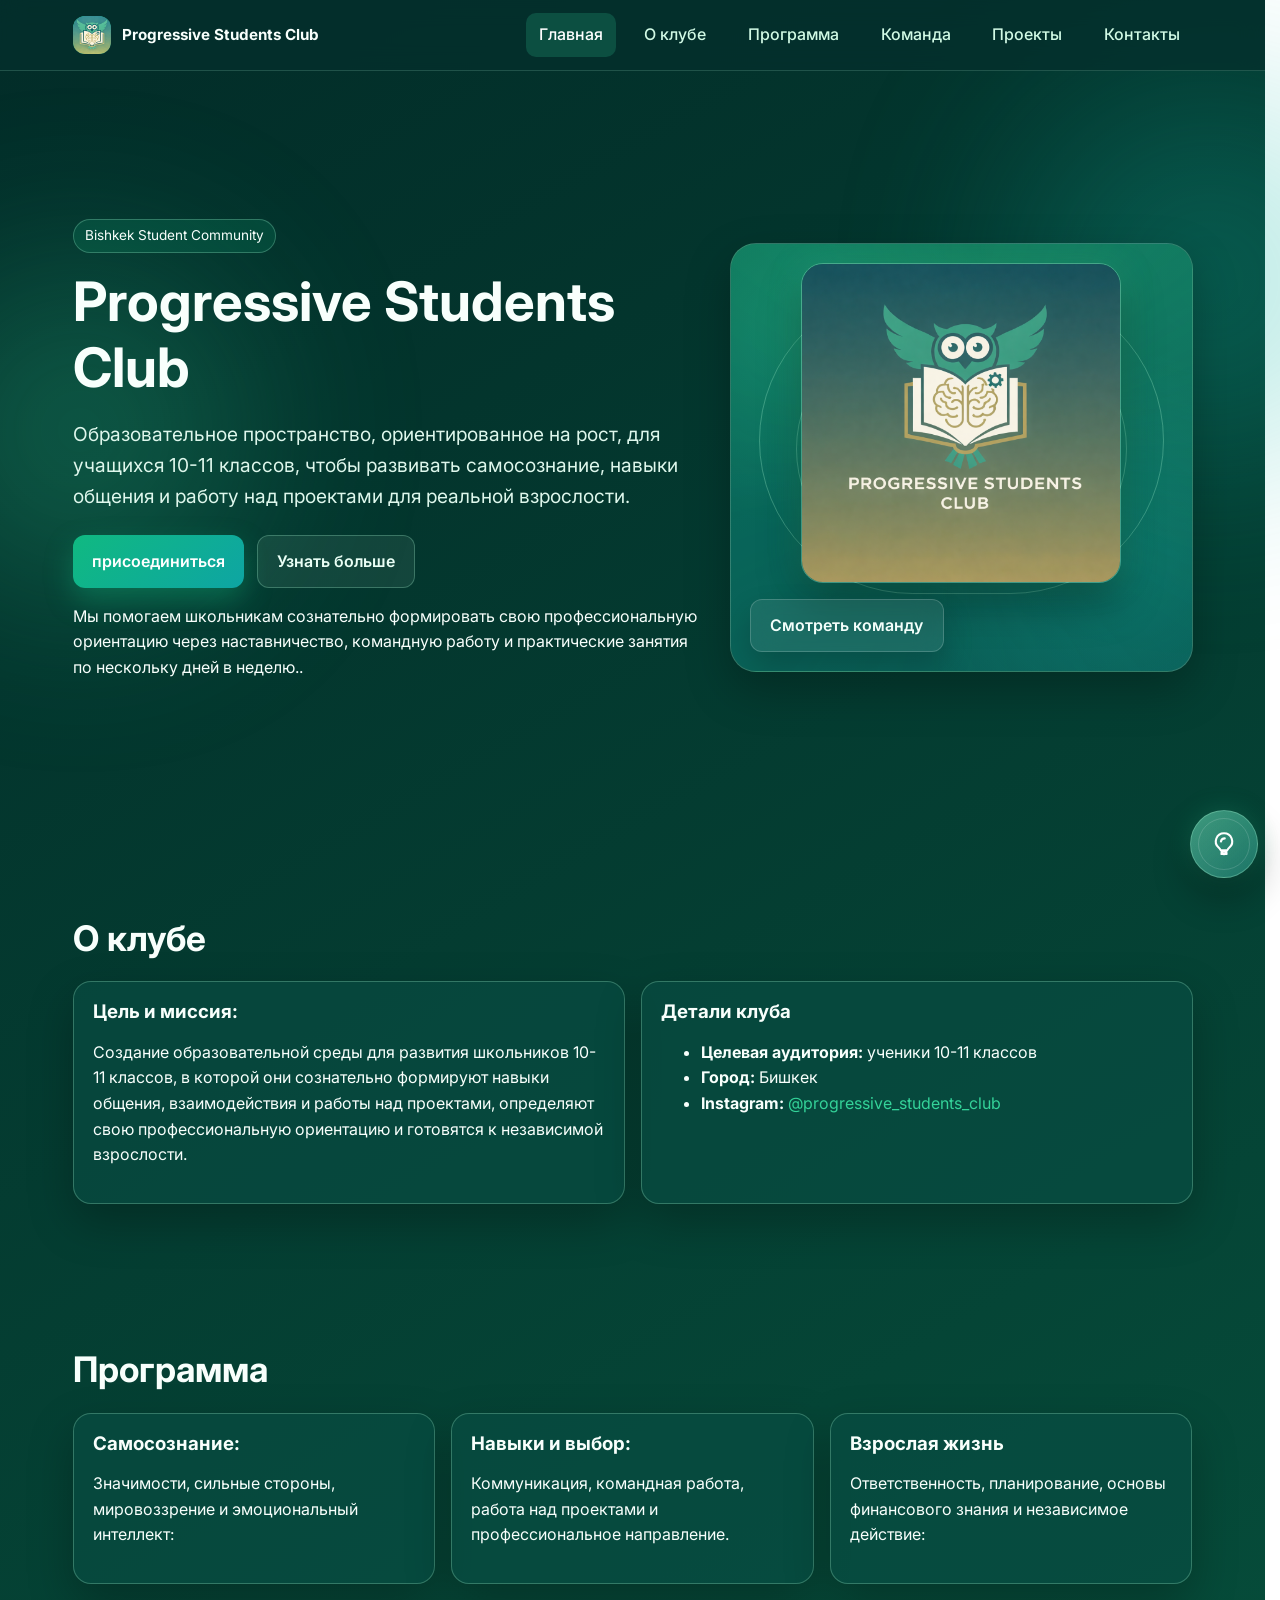
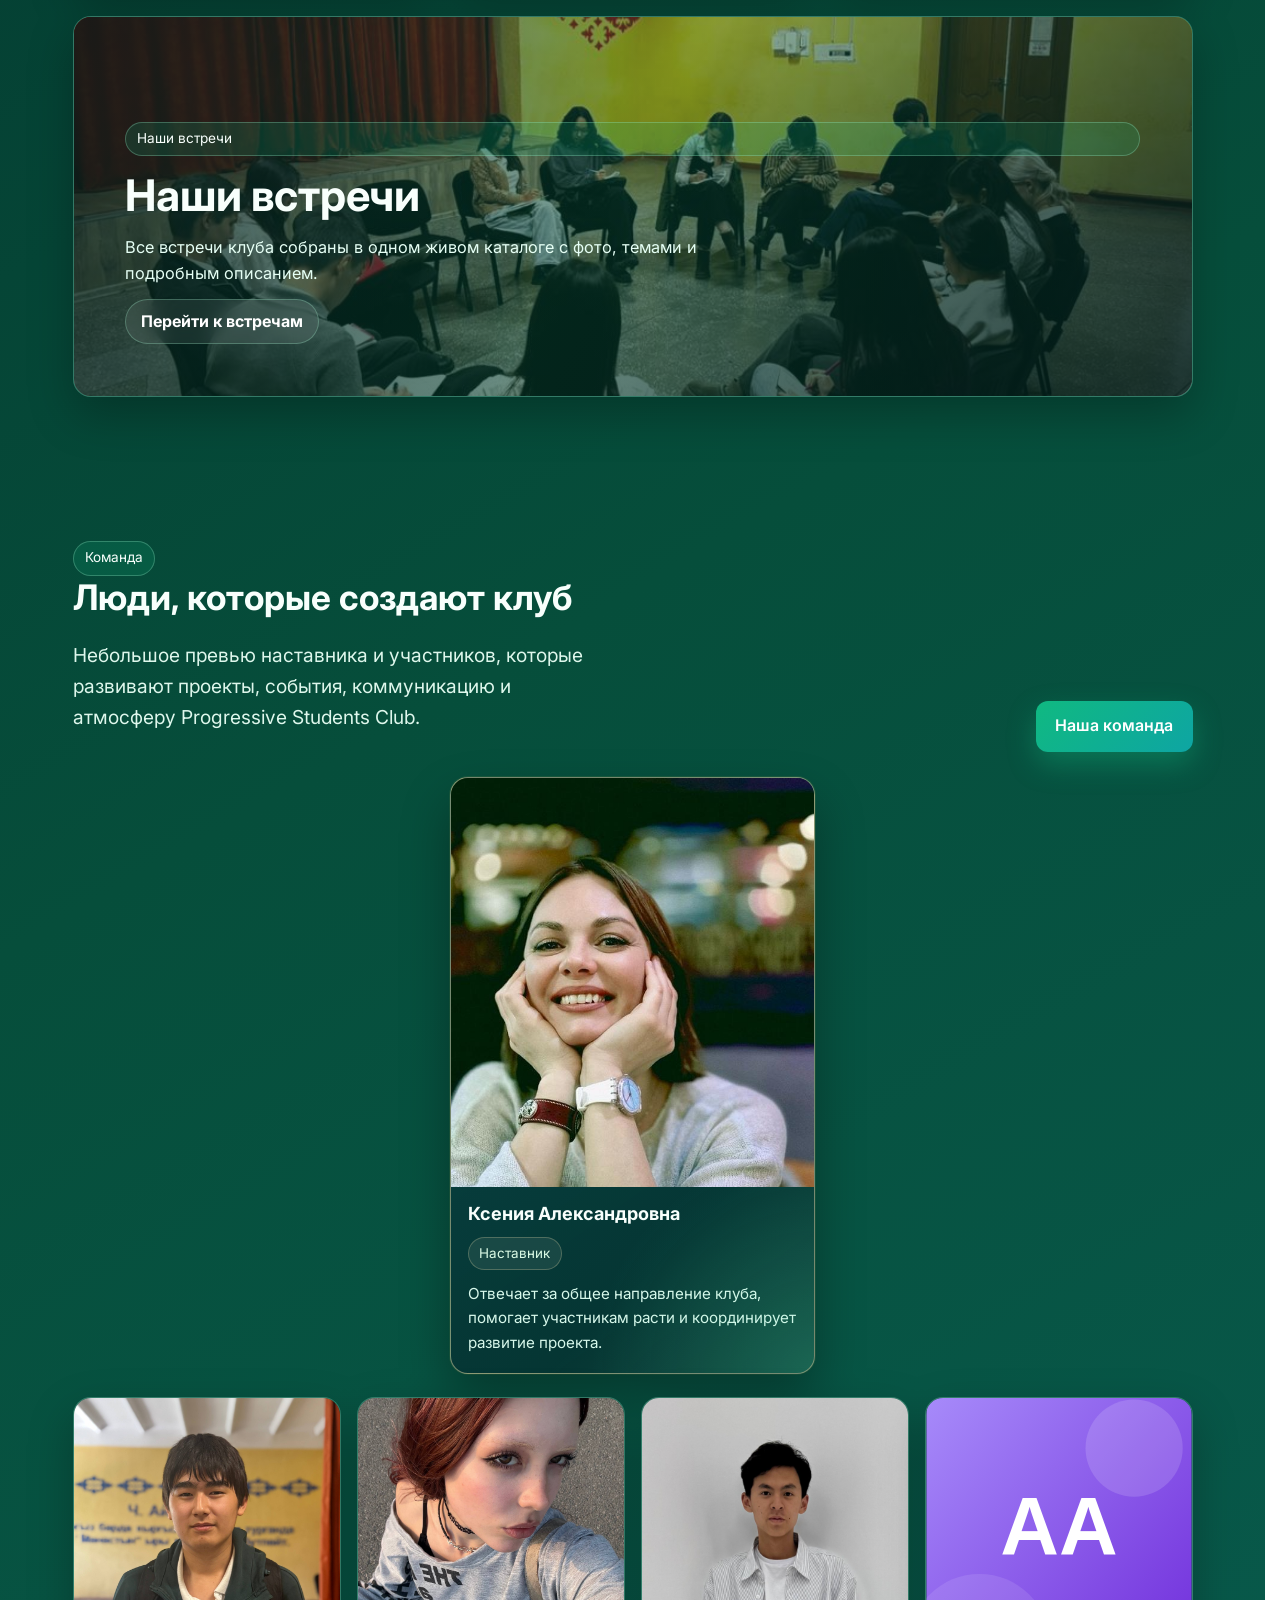
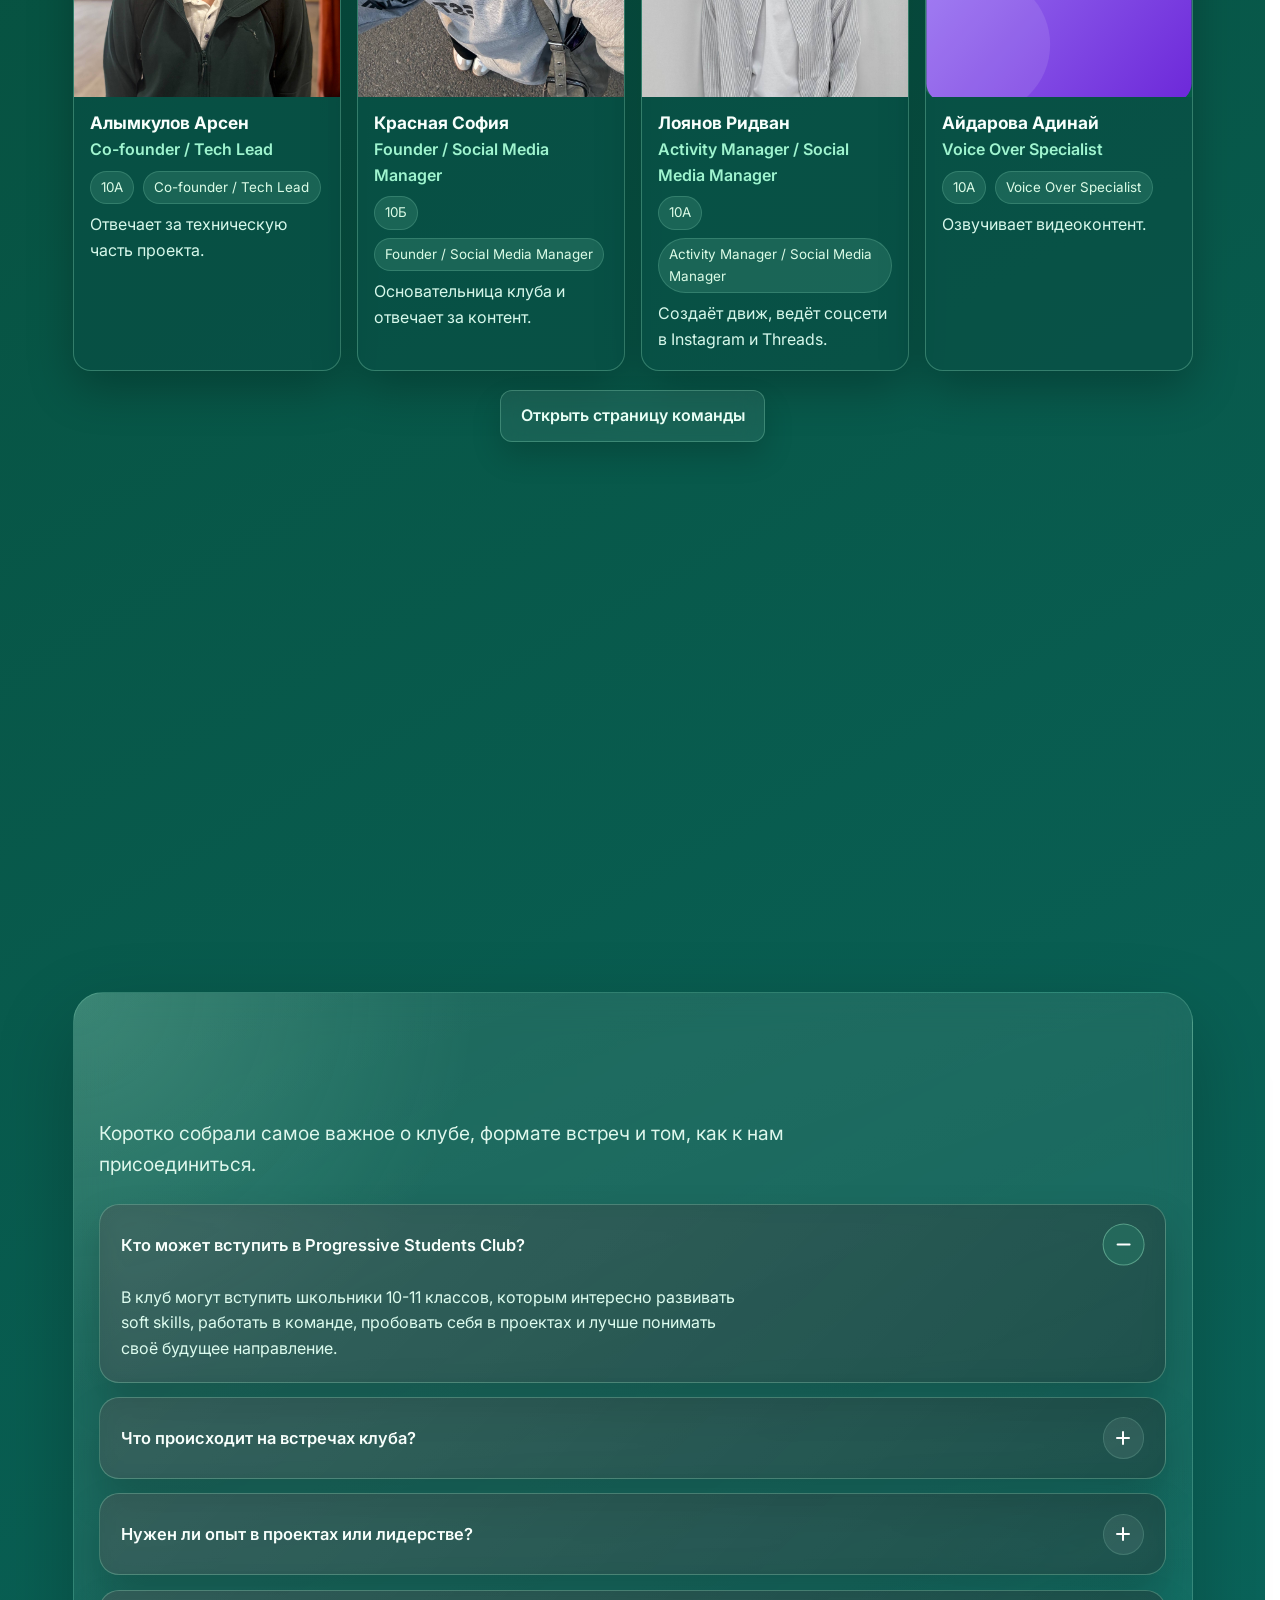
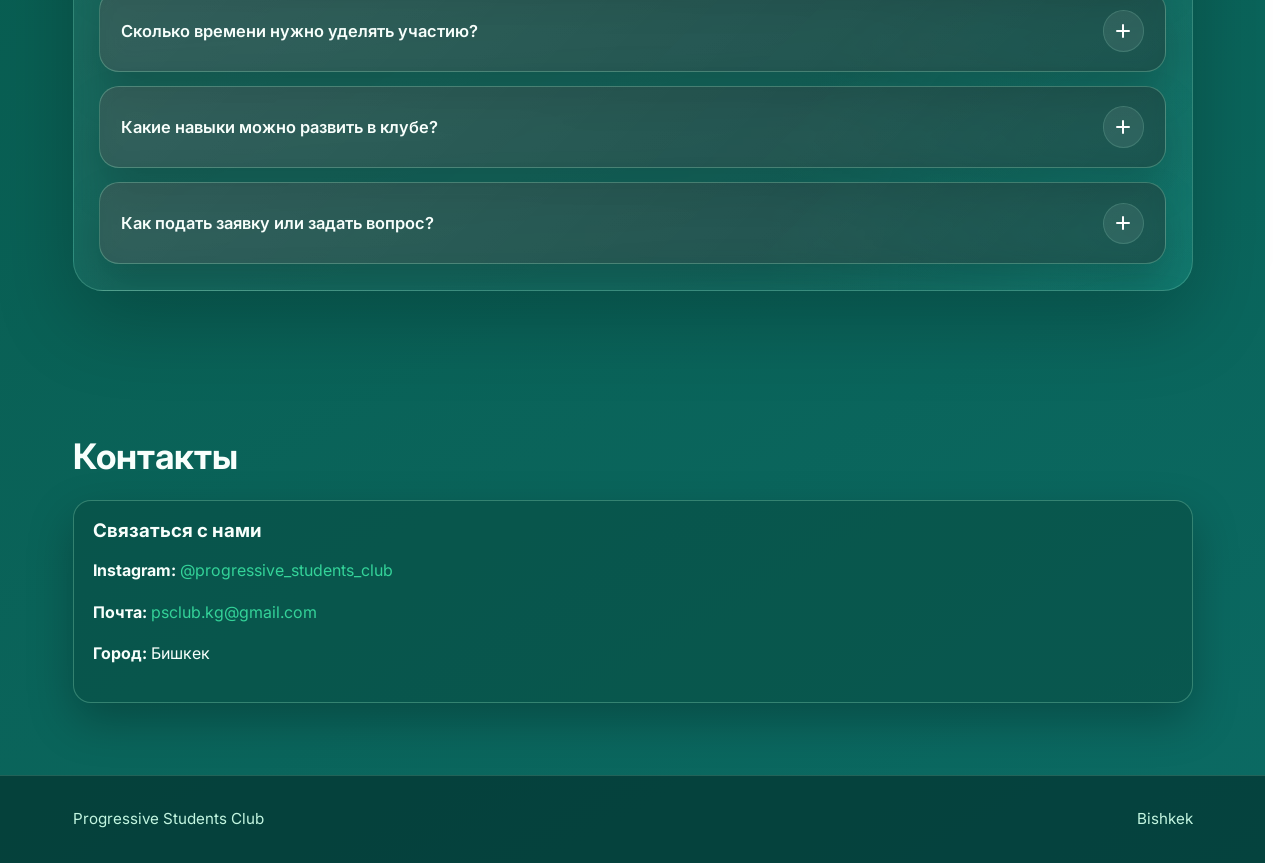
==== commit ff0a135d: "Add files via upload" ====
--- a/index.html
+++ b/index.html
@@ -54,7 +54,7 @@
           <span class="aura-orbit orbit-one" aria-hidden="true"></span>
           <span class="aura-orbit orbit-two" aria-hidden="true"></span>
           <img src="Gemini_Generated_Image_danqq2danqq2danq.png" alt="Логотип Progressive Students Club" class="logo-image" />
-          <p></p>
+          <a href="team.html" class="btn hero-photo-link">Смотреть команду</a>
         </div>
       </div>
     </section>
@@ -86,17 +86,14 @@
         <!-- Responsive: сетка этапов адаптируется под ширину экрана -->
         <div class="cards three-col stages">
           <article class="card">
-            <span class="stage-number">01</span>
             <h3>Самосознание:</h3>
             <p>Значимости, сильные стороны, мировоззрение и эмоциональный интеллект:</p>
           </article>
           <article class="card">
-            <span class="stage-number">02</span>
             <h3>Навыки и выбор:</h3>
             <p>Коммуникация, командная работа, работа над проектами и профессиональное направление.</p>
           </article>
           <article class="card">
-            <span class="stage-number">03</span>
             <h3>Взрослая жизнь</h3>
             <p>Ответственность, планирование, основы финансового знания и независимое действие:</p>
           </article>
@@ -119,7 +116,9 @@
 
         <div class="team-featured-wrap" data-team-featured></div>
         <div class="team-preview-grid" data-team-preview></div>
-        <p class="team-preview-note">Откройте полную страницу команды, чтобы посмотреть всех участников, их роли, классы и подробные профили.</p>
+        <div class="team-preview-note">
+          <a href="team.html" class="btn btn-ghost team-preview-link">Открыть страницу команды</a>
+        </div>
       </div>
     </section>
 
@@ -143,6 +142,92 @@
       </div>
     </section>
 
+    <section id="faq" class="section faq-section">
+      <div class="container">
+        <div class="faq-shell">
+          <div class="faq-header">
+            <span class="tag">FAQ</span>
+            <h2>Часто задаваемые вопросы</h2>
+            <p class="subtitle">Коротко собрали самое важное о клубе, формате встреч и том, как к нам присоединиться.</p>
+          </div>
+
+          <div class="faq-list" data-faq>
+            <article class="faq-item card is-open" data-faq-item>
+              <button class="faq-question" type="button" aria-expanded="true">
+                <span>Кто может вступить в Progressive Students Club?</span>
+                <span class="faq-icon" aria-hidden="true"></span>
+              </button>
+              <div class="faq-answer-wrap" data-faq-panel>
+                <div class="faq-answer">
+                  <p>В клуб могут вступить школьники 10-11 классов, которым интересно развивать soft skills, работать в команде, пробовать себя в проектах и лучше понимать своё будущее направление.</p>
+                </div>
+              </div>
+            </article>
+
+            <article class="faq-item card" data-faq-item>
+              <button class="faq-question" type="button" aria-expanded="false">
+                <span>Что происходит на встречах клуба?</span>
+                <span class="faq-icon" aria-hidden="true"></span>
+              </button>
+              <div class="faq-answer-wrap" data-faq-panel>
+                <div class="faq-answer">
+                  <p>Обычно это обсуждения, практические задания, командная работа, мини-проекты и встречи, которые помогают лучше понять свои сильные стороны, научиться взаимодействовать и делать реальные инициативы.</p>
+                </div>
+              </div>
+            </article>
+
+            <article class="faq-item card" data-faq-item>
+              <button class="faq-question" type="button" aria-expanded="false">
+                <span>Нужен ли опыт в проектах или лидерстве?</span>
+                <span class="faq-icon" aria-hidden="true"></span>
+              </button>
+              <div class="faq-answer-wrap" data-faq-panel>
+                <div class="faq-answer">
+                  <p>Нет, специальный опыт не обязателен. Важнее интерес, готовность участвовать и желание расти. Клуб как раз помогает постепенно развивать уверенность, инициативность и навыки общения.</p>
+                </div>
+              </div>
+            </article>
+
+            <article class="faq-item card" data-faq-item>
+              <button class="faq-question" type="button" aria-expanded="false">
+                <span>Сколько времени нужно уделять участию?</span>
+                <span class="faq-icon" aria-hidden="true"></span>
+              </button>
+              <div class="faq-answer-wrap" data-faq-panel>
+                <div class="faq-answer">
+                  <p>Нагрузка зависит от активности самого участника, но формат рассчитан так, чтобы его можно было совмещать со школой. Обычно это регулярные встречи и посильное участие в командных задачах в течение недели.</p>
+                </div>
+              </div>
+            </article>
+
+            <article class="faq-item card" data-faq-item>
+              <button class="faq-question" type="button" aria-expanded="false">
+                <span>Какие навыки можно развить в клубе?</span>
+                <span class="faq-icon" aria-hidden="true"></span>
+              </button>
+              <div class="faq-answer-wrap" data-faq-panel>
+                <div class="faq-answer">
+                  <p>Участники прокачивают коммуникацию, командную работу, самопрезентацию, ответственность, креативное мышление и базовые навыки проектной деятельности, которые полезны и в учёбе, и в дальнейшей карьере.</p>
+                </div>
+              </div>
+            </article>
+
+            <article class="faq-item card" data-faq-item>
+              <button class="faq-question" type="button" aria-expanded="false">
+                <span>Как подать заявку или задать вопрос?</span>
+                <span class="faq-icon" aria-hidden="true"></span>
+              </button>
+              <div class="faq-answer-wrap" data-faq-panel>
+                <div class="faq-answer">
+                  <p>Самый простой способ — написать нам в Instagram или на почту из блока контактов ниже. Если хотите, можно сразу коротко рассказать о себе и почему вам интересно стать частью клуба.</p>
+                </div>
+              </div>
+            </article>
+          </div>
+        </div>
+      </div>
+    </section>
+
     <section id="contacts" class="section">
       <div class="container">
         <h2>Контакты</h2>
@@ -150,7 +235,7 @@
           <article class="card">
             <h3>Связаться с нами</h3>
             <p><strong>Instagram:</strong> <a href="https://www.instagram.com/progressive_students_club" target="_blank" rel="noopener noreferrer">@progressive_students_club</a></p>
-            <p><strong>Почта:</strong> <a href="mailto:progressivestudentsclub@gmail.com?subject=%D0%9E%D0%B1%D1%80%D0%B0%D1%89%D0%B5%D0%BD%D0%B8%D0%B5%20%D1%81%20%D1%81%D0%B0%D0%B9%D1%82%D0%B0&body=%D0%97%D0%B4%D1%80%D0%B0%D0%B2%D1%81%D1%82%D0%B2%D1%83%D0%B9%D1%82%D0%B5!%20%D0%9F%D0%B8%D1%88%D1%83%20%D1%81%20%D1%81%D0%B0%D0%B9%D1%82%D0%B0%20Progressive%20Students%20Club.">progressivestudentsclub@gmail.com</a></p>
+            <p><strong>Почта:</strong> <a href="mailto:psclub.kg@gmail.com?subject=%D0%9E%D0%B1%D1%80%D0%B0%D1%89%D0%B5%D0%BD%D0%B8%D0%B5%20%D1%81%20%D1%81%D0%B0%D0%B9%D1%82%D0%B0&body=%D0%97%D0%B4%D1%80%D0%B0%D0%B2%D1%81%D1%82%D0%B2%D1%83%D0%B9%D1%82%D0%B5!%20%D0%9F%D0%B8%D1%88%D1%83%20%D1%81%20%D1%81%D0%B0%D0%B9%D1%82%D0%B0%20Progressive%20Students%20Club.">psclub.kg@gmail.com</a></p>
             <p><strong>Город:</strong> Бишкек</p>
           </article>
         </div>
@@ -164,6 +249,113 @@
       <p>Bishkek</p>
     </div>
   </footer>
+
+  <button
+    type="button"
+    class="facts-fab"
+    data-facts-toggle
+    aria-label="Открыть полезные факты"
+    aria-controls="facts-popup"
+    aria-expanded="false"
+  >
+    <span class="facts-fab-ring" aria-hidden="true"></span>
+    <span class="facts-fab-icon" aria-hidden="true">
+      <svg viewBox="0 0 24 24" role="img" aria-hidden="true">
+        <path d="M12 2.75a7 7 0 0 0-4.61 12.27c.83.72 1.36 1.39 1.63 2.12.07.19.24.31.44.31h5.08c.2 0 .37-.12.44-.31.27-.73.8-1.4 1.63-2.12A7 7 0 0 0 12 2.75Zm-2.16 15.8h4.32a2.16 2.16 0 0 1-4.32 0Zm.74 2.05h2.84" fill="none" stroke="currentColor" stroke-linecap="round" stroke-linejoin="round" stroke-width="1.8"/>
+        <path d="M9.75 20.6h4.5" fill="none" stroke="currentColor" stroke-linecap="round" stroke-width="1.8"/>
+        <path d="M9.35 9.9c.32-1.56 1.67-2.7 3.3-2.7" fill="none" stroke="currentColor" stroke-linecap="round" stroke-width="1.8"/>
+      </svg>
+    </span>
+  </button>
+
+  <div class="facts-popup" data-facts-popup hidden>
+    <div class="facts-popup-backdrop" data-facts-close></div>
+    <section
+      class="facts-popup-panel"
+      id="facts-popup"
+      role="dialog"
+      aria-modal="true"
+      aria-labelledby="facts-popup-title"
+      tabindex="-1"
+    >
+      <div class="facts-popup-head">
+        <div>
+          <p class="facts-popup-kicker">Интерактив</p>
+          <h3 id="facts-popup-title">Полезные факты</h3>
+        </div>
+        <button type="button" class="facts-popup-close" data-facts-close aria-label="Закрыть окно">×</button>
+      </div>
+
+      <div class="facts-popup-tabs" role="tablist" aria-label="Режимы окна">
+        <button
+          type="button"
+          class="facts-tab is-active"
+          data-facts-tab="facts"
+          role="tab"
+          aria-selected="true"
+        >
+          Факты
+        </button>
+        <button
+          type="button"
+          class="facts-tab"
+          data-facts-tab="game"
+          role="tab"
+          aria-selected="false"
+        >
+          Мини-игра
+        </button>
+      </div>
+
+      <div class="facts-popup-body">
+        <div class="facts-view is-active" data-facts-view="facts">
+          <div class="facts-feed" aria-label="Лента полезных фактов">
+            <article class="fact-post">
+              <p>Где ты видишь себя честно<br>и при этом не предаёшь.<br>Она не кричит.<br>Она тихо говорит:<br>«я могу ошибаться, но я всё равно окей»<br>и в этом — сила.<br>Потому что, когда ты на своей стороне,<br>мир уже не кажется таким враждебным.</p>
+              <p><strong>Вопрос:</strong><br>когда тебе в последний раз было по-настоящему комфортно с самим собой?</p>
+            </article>
+            <article class="fact-post">
+              <p>Самооценка — это не про идеальность.<br>Это про то, как ты разговариваешь с собой, когда остаёшься один.<br>В моменты, когда ошибся —<br>ты себя добиваешь<br>или пытаешься понять?</p>
+              <p>Мы привыкли оценивать себя через других:<br>кто лучше, кто успешнее, кто «достаточно хороший».<br>И в этой гонке легко потерять себя настоящего.</p>
+              <p>Низкая самооценка — это не скромность.<br>Это привычка не замечать свои сильные стороны.<br>Завышенная — это не уверенность.<br>Это страх признать свои слабости.</p>
+            </article>
+            <article class="fact-post">
+              <p>Уметь сказать «нет» — не значит быть плохим.<br>Это значит не предавать себя ради чужого комфорта.<br>Люди привыкают к тому, что ты позволяешь.<br>И если ты всегда молчишь — они думают, что так можно.</p>
+              <p>Границы — это не стены.<br>Это правила, по которым с тобой можно.</p>
+              <p><strong>Вопрос:</strong><br>ты защищаешь себя или снова терпишь?</p>
+            </article>
+          </div>
+        </div>
+
+        <div class="facts-view" data-facts-view="game" aria-hidden="true">
+          <div class="reaction-game" data-reaction-game data-game-state="idle">
+            <div class="reaction-game-head">
+              <p class="reaction-game-label">Мини-игра: тест на реакцию</p>
+              <button type="button" class="btn btn-ghost reaction-reset" data-reaction-reset>Сбросить игру</button>
+            </div>
+            <div class="reaction-game-status">
+              <span>Лучший результат: <strong data-reaction-best>—</strong></span>
+              <span>Последний: <strong data-reaction-last>—</strong></span>
+            </div>
+            <button type="button" class="reaction-surface" data-reaction-surface>
+              <span data-reaction-message>Нажми, чтобы начать. Когда цвет сменится на яркий, нажми как можно быстрее.</span>
+            </button>
+          </div>
+        </div>
+      </div>
+
+      <div class="facts-popup-footer" data-facts-footer>
+        <a
+          href="https://www.threads.com/@progressive_students_club?hl=ru"
+          class="facts-threads-link"
+          target="_blank"
+          rel="noopener noreferrer"
+        >
+          Смотреть в Threads →
+        </a>
+      </div>
+    </section>
+  </div>
   <script>
     window.CONTACT_API_URL = 'https://progressive-students-club.onrender.com/api/contact';
   </script>
--- a/main.css
+++ b/main.css
@@ -20,6 +20,7 @@
 
 html {
   scroll-behavior: smooth;
+  scrollbar-gutter: stable;
 }
 
 body {
@@ -312,6 +313,23 @@
   font-weight: 600;
 }
 
+.hero-photo-link {
+  position: relative;
+  z-index: 1;
+  width: fit-content;
+  margin: 1rem auto 0;
+  border: 1px solid rgba(255, 255, 255, 0.18);
+  background: rgba(255, 255, 255, 0.08);
+  color: #f4fffb;
+  box-shadow: 0 14px 30px rgba(0, 0, 0, 0.18);
+  backdrop-filter: blur(14px);
+}
+
+.hero-photo-link:hover {
+  background: rgba(255, 255, 255, 0.14);
+  box-shadow: 0 18px 38px rgba(0, 0, 0, 0.22), 0 0 24px rgba(52, 211, 153, 0.12);
+}
+
 .logo-image {
   position: relative;
   z-index: 1;
@@ -679,6 +697,149 @@
   align-items: start;
 }
 
+.faq-section {
+  position: relative;
+}
+
+.faq-shell {
+  position: relative;
+  overflow: hidden;
+  padding: clamp(1.4rem, 2vw, 2rem);
+  border-radius: 30px;
+  background:
+    radial-gradient(circle at top left, rgba(167, 243, 208, 0.2), transparent 28%),
+    radial-gradient(circle at bottom right, rgba(20, 184, 166, 0.18), transparent 30%),
+    linear-gradient(160deg, rgba(255, 255, 255, 0.1), rgba(255, 255, 255, 0.03));
+  border: 1px solid rgba(167, 243, 208, 0.2);
+  box-shadow: 0 30px 80px rgba(0, 0, 0, 0.22);
+  backdrop-filter: blur(18px);
+}
+
+.faq-shell::before {
+  content: "";
+  position: absolute;
+  inset: auto -10% -35% auto;
+  width: 320px;
+  height: 320px;
+  border-radius: 50%;
+  background: radial-gradient(circle, rgba(52, 211, 153, 0.22), transparent 68%);
+  filter: blur(18px);
+  pointer-events: none;
+}
+
+.faq-header {
+  max-width: 44rem;
+  margin-bottom: 1.5rem;
+}
+
+.faq-list {
+  display: grid;
+  gap: 0.9rem;
+}
+
+.faq-item {
+  padding: 0;
+  border-radius: 20px;
+  background:
+    linear-gradient(135deg, rgba(255, 255, 255, 0.14), rgba(255, 255, 255, 0.06)),
+    rgba(5, 46, 43, 0.62);
+  box-shadow: 0 20px 40px rgba(0, 0, 0, 0.18);
+  backdrop-filter: blur(14px);
+}
+
+.faq-item:hover {
+  transform: translateY(-3px);
+  border-color: rgba(167, 243, 208, 0.72);
+  box-shadow: 0 26px 50px rgba(0, 0, 0, 0.2), 0 0 28px rgba(52, 211, 153, 0.12);
+}
+
+.faq-question {
+  display: flex;
+  align-items: center;
+  justify-content: space-between;
+  gap: 1rem;
+  width: 100%;
+  padding: 1.2rem 1.3rem;
+  border: 0;
+  border-radius: inherit;
+  background: transparent;
+  color: var(--text);
+  font: inherit;
+  font-size: 1.03rem;
+  font-weight: 600;
+  text-align: left;
+  cursor: pointer;
+}
+
+.faq-question:focus-visible {
+  outline: 2px solid rgba(167, 243, 208, 0.9);
+  outline-offset: -2px;
+}
+
+.faq-icon {
+  position: relative;
+  flex: 0 0 2.6rem;
+  width: 2.6rem;
+  height: 2.6rem;
+  border-radius: 999px;
+  background: rgba(255, 255, 255, 0.08);
+  border: 1px solid rgba(167, 243, 208, 0.16);
+  transition: transform 0.32s ease, background 0.32s ease, border-color 0.32s ease;
+}
+
+.faq-icon::before,
+.faq-icon::after {
+  content: "";
+  position: absolute;
+  top: 50%;
+  left: 50%;
+  width: 14px;
+  height: 2px;
+  border-radius: 999px;
+  background: #ffffff;
+  transform: translate(-50%, -50%);
+  transition: transform 0.28s ease, opacity 0.28s ease;
+}
+
+.faq-icon::after {
+  transform: translate(-50%, -50%) rotate(90deg);
+}
+
+.faq-item.is-open .faq-icon {
+  transform: rotate(180deg);
+  background: rgba(52, 211, 153, 0.16);
+  border-color: rgba(167, 243, 208, 0.4);
+}
+
+.faq-item.is-open .faq-icon::after {
+  opacity: 0;
+  transform: translate(-50%, -50%) rotate(90deg) scaleX(0.3);
+}
+
+.faq-answer-wrap {
+  display: grid;
+  grid-template-rows: 0fr;
+  opacity: 0;
+  transition: grid-template-rows 0.38s ease, opacity 0.28s ease;
+}
+
+.faq-item.is-open .faq-answer-wrap {
+  grid-template-rows: 1fr;
+  opacity: 1;
+}
+
+.faq-answer {
+  overflow: hidden;
+  padding: 0 1.3rem;
+}
+
+.faq-answer p {
+  margin: 0;
+  padding: 0 0 1.25rem;
+  color: #ddfcef;
+  max-width: 62ch;
+}
+
 .contact-info p {
   color: #dcfce7;
 }
@@ -776,6 +937,418 @@
   background: rgba(4, 47, 44, 0.65);
 }
 
+.facts-fab {
+  position: fixed;
+  right: 1.4rem;
+  bottom: 1.4rem;
+  z-index: 220;
+  width: 68px;
+  height: 68px;
+  border: 1px solid rgba(167, 243, 208, 0.32);
+  border-radius: 50%;
+  display: grid;
+  place-items: center;
+  padding: 0;
+  color: #ffffff;
+  background:
+    linear-gradient(135deg, rgba(255, 255, 255, 0.22), rgba(255, 255, 255, 0.08)),
+    linear-gradient(145deg, rgba(16, 185, 129, 0.5), rgba(20, 184, 166, 0.34));
+  box-shadow: 0 18px 38px rgba(0, 0, 0, 0.32), 0 0 26px rgba(52, 211, 153, 0.22);
+  backdrop-filter: blur(18px);
+  cursor: pointer;
+  transition: transform 0.25s ease, box-shadow 0.25s ease, border-color 0.25s ease;
+  animation: fabIdle 3.4s ease-in-out infinite;
+}
+
+.facts-fab:hover {
+  transform: translateY(-4px) scale(1.08);
+  border-color: rgba(209, 250, 229, 0.74);
+  box-shadow: 0 24px 44px rgba(0, 0, 0, 0.34), 0 0 38px rgba(52, 211, 153, 0.34);
+}
+
+.facts-fab:focus-visible,
+.facts-popup-close:focus-visible,
+.facts-tab:focus-visible,
+.reaction-surface:focus-visible,
+.reaction-reset:focus-visible {
+  outline: 2px solid rgba(209, 250, 229, 0.95);
+  outline-offset: 3px;
+}
+
+.facts-fab-ring {
+  position: absolute;
+  inset: 7px;
+  border-radius: 50%;
+  border: 1px solid rgba(255, 255, 255, 0.22);
+  opacity: 0.7;
+}
+
+.facts-fab-icon {
+  width: 28px;
+  height: 28px;
+  display: grid;
+  place-items: center;
+}
+
+.facts-fab-icon svg {
+  width: 100%;
+  height: 100%;
+}
+
+.facts-popup[hidden] {
+  display: none;
+}
+
+.facts-popup {
+  position: fixed;
+  inset: 0;
+  z-index: 210;
+}
+
+.facts-popup-backdrop {
+  position: absolute;
+  inset: 0;
+  background: rgba(1, 18, 16, 0.54);
+  backdrop-filter: blur(9px);
+  animation: factsBackdropIn 0.42s cubic-bezier(0.22, 1, 0.36, 1) forwards;
+}
+
+.facts-popup-panel {
+  position: absolute;
+  right: 1.4rem;
+  bottom: 6.4rem;
+  width: min(420px, calc(100vw - 1.5rem));
+  max-height: min(78vh, 680px);
+  min-width: 0;
+  overflow: hidden;
+  display: grid;
+  grid-template-rows: auto auto minmax(0, 1fr) auto;
+  gap: 1rem;
+  padding: 1.1rem;
+  border-radius: 28px;
+  border: 1px solid rgba(167, 243, 208, 0.24);
+  background:
+    radial-gradient(circle at top left, rgba(167, 243, 208, 0.16), transparent 30%),
+    radial-gradient(circle at bottom right, rgba(20, 184, 166, 0.14), transparent 34%),
+    linear-gradient(160deg, rgba(255, 255, 255, 0.14), rgba(255, 255, 255, 0.05)),
+    rgba(3, 35, 32, 0.86);
+  box-shadow: 0 30px 70px rgba(0, 0, 0, 0.36);
+  backdrop-filter: blur(20px);
+  transform-origin: bottom right;
+  will-change: transform, opacity;
+  animation: factsPopupIn 0.42s cubic-bezier(0.22, 1, 0.36, 1) forwards;
+}
+
+.facts-popup.is-closing .facts-popup-panel {
+  animation: factsPopupOut 0.32s cubic-bezier(0.4, 0, 0.2, 1) forwards;
+}
+
+.facts-popup.is-closing .facts-popup-backdrop {
+  animation: factsBackdropOut 0.28s ease forwards;
+}
+
+.facts-popup-head {
+  display: flex;
+  align-items: start;
+  justify-content: space-between;
+  gap: 1rem;
+}
+
+.facts-popup-kicker {
+  margin: 0 0 0.25rem;
+  color: #a7f3d0;
+  font-size: 0.8rem;
+  font-weight: 700;
+  letter-spacing: 0.08em;
+  text-transform: uppercase;
+}
+
+.facts-popup-head h3 {
+  margin-bottom: 0;
+  font-size: 1.45rem;
+}
+
+.facts-popup-close {
+  width: 42px;
+  height: 42px;
+  border: 1px solid rgba(167, 243, 208, 0.24);
+  border-radius: 50%;
+  background: rgba(255, 255, 255, 0.08);
+  color: #ffffff;
+  font-size: 1.5rem;
+  line-height: 1;
+  cursor: pointer;
+  transition: transform 0.2s ease, background 0.2s ease;
+}
+
+.facts-popup-close:hover {
+  transform: rotate(90deg);
+  background: rgba(255, 255, 255, 0.14);
+}
+
+.facts-popup-tabs {
+  display: grid;
+  grid-template-columns: repeat(2, minmax(0, 1fr));
+  gap: 0.55rem;
+  padding: 0.3rem;
+  border-radius: 18px;
+  background: rgba(255, 255, 255, 0.08);
+  border: 1px solid rgba(167, 243, 208, 0.18);
+}
+
+.facts-tab {
+  min-height: 44px;
+  border: 0;
+  border-radius: 14px;
+  background: transparent;
+  color: #dffcf0;
+  font: inherit;
+  font-weight: 700;
+  cursor: pointer;
+  transition: transform 0.2s ease, background 0.2s ease, color 0.2s ease, box-shadow 0.2s ease;
+}
+
+.facts-tab:hover {
+  transform: translateY(-1px);
+}
+
+.facts-tab.is-active {
+  background: linear-gradient(135deg, rgba(16, 185, 129, 0.34), rgba(20, 184, 166, 0.22));
+  color: #ffffff;
+  box-shadow: inset 0 0 0 1px rgba(167, 243, 208, 0.16), 0 10px 20px rgba(3, 35, 32, 0.24);
+}
+
+.facts-popup-body {
+  min-height: 0;
+  min-width: 0;
+  position: relative;
+}
+
+.facts-view {
+  display: none;
+  height: 100%;
+  min-width: 0;
+  animation: factsViewIn 0.24s ease;
+}
+
+.facts-view.is-active {
+  display: block;
+}
+
+.facts-feed {
+  display: grid;
+  gap: 0.8rem;
+  max-height: min(50vh, 460px);
+  padding-right: 0.3rem;
+  overflow: auto;
+}
+
+.facts-feed::-webkit-scrollbar {
+  width: 8px;
+}
+
+.facts-feed::-webkit-scrollbar-thumb {
+  border-radius: 999px;
+  background: rgba(167, 243, 208, 0.28);
+}
+
+.fact-post {
+  position: relative;
+  padding: 1rem 0.25rem 1rem 0;
+}
+
+.fact-post::after {
+  content: "";
+  position: absolute;
+  left: 0;
+  right: 0;
+  bottom: 0;
+  height: 1px;
+  background: linear-gradient(90deg, rgba(167, 243, 208, 0), rgba(167, 243, 208, 0.36), rgba(167, 243, 208, 0));
+}
+
+.fact-post:last-child::after {
+  display: none;
+}
+
+.fact-post p {
+  margin: 0;
+  color: #ebfff7;
+  font-size: 1rem;
+  line-height: 1.55;
+  overflow-wrap: anywhere;
+  word-break: break-word;
+}
+
+.reaction-game {
+  display: grid;
+  gap: 0.95rem;
+  min-width: 0;
+  width: 100%;
+}
+
+.reaction-game > * {
+  max-width: 100%;
+}
+
+.reaction-game-head {
+  display: flex;
+  align-items: center;
+  justify-content: space-between;
+  gap: 0.75rem;
+  min-width: 0;
+}
+
+.reaction-game-label {
+  margin: 0;
+  color: #b9f8df;
+  font-weight: 700;
+  min-width: 0;
+}
+
+.reaction-game-status {
+  display: flex;
+  flex-wrap: wrap;
+  gap: 0.8rem;
+  color: #dcfce7;
+  font-size: 0.92rem;
+  min-width: 0;
+}
+
+.reaction-game-status span {
+  min-width: 0;
+  overflow-wrap: anywhere;
+}
+
+.reaction-surface {
+  min-height: 180px;
+  width: min(100%, 348px);
+  min-width: 0;
+  max-width: 100%;
+  justify-self: center;
+  border: 1px solid rgba(167, 243, 208, 0.24);
+  border-radius: 24px;
+  padding: 0.95rem 1rem;
+  display: grid;
+  place-items: center;
+  text-align: center;
+  background:
+    radial-gradient(circle at top, rgba(251, 191, 36, 0.08), transparent 36%),
+    linear-gradient(160deg, rgba(6, 95, 70, 0.7), rgba(4, 47, 44, 0.9));
+  color: #ffffff;
+  font: inherit;
+  font-size: 1rem;
+  font-weight: 700;
+  cursor: pointer;
+  transition: transform 0.22s ease, background 0.22s ease, box-shadow 0.22s ease;
+}
+
+.reaction-surface span {
+  display: block;
+  width: 100%;
+  max-width: 100%;
+  overflow-wrap: anywhere;
+  word-break: break-word;
+  white-space: normal;
+}
+
+.reaction-surface:hover {
+  transform: translateY(-2px);
+}
+
+.reaction-game[data-game-state="waiting"] .reaction-surface {
+  background:
+    radial-gradient(circle at top, rgba(251, 191, 36, 0.08), transparent 38%),
+    linear-gradient(160deg, rgba(120, 53, 15, 0.78), rgba(68, 64, 60, 0.92));
+}
+
+.reaction-game[data-game-state="ready"] .reaction-surface {
+  background:
+    radial-gradient(circle at top, rgba(255, 255, 255, 0.12), transparent 34%),
+    linear-gradient(145deg, rgba(52, 211, 153, 0.95), rgba(20, 184, 166, 0.85));
+  box-shadow: 0 18px 34px rgba(52, 211, 153, 0.28), 0 0 32px rgba(52, 211, 153, 0.22);
+}
+
+.reaction-game[data-game-state="result"] .reaction-surface {
+  background:
+    radial-gradient(circle at top, rgba(255, 255, 255, 0.08), transparent 30%),
+    linear-gradient(145deg, rgba(8, 145, 178, 0.82), rgba(6, 78, 59, 0.94));
+}
+
+.reaction-game[data-game-state="too-soon"] .reaction-surface {
+  background:
+    radial-gradient(circle at top, rgba(255, 255, 255, 0.08), transparent 30%),
+    linear-gradient(145deg, rgba(239, 68, 68, 0.88), rgba(127, 29, 29, 0.92));
+}
+
+.reaction-reset {
+  width: auto;
+  max-width: 100%;
+  min-width: 0;
+  flex: 0 0 auto;
+  min-height: 40px;
+  padding: 0.55rem 0.85rem;
+  white-space: nowrap;
+}
+
+.facts-popup-footer {
+  position: relative;
+  z-index: 1;
+  padding-top: 0.15rem;
+  transition: opacity 0.2s ease, transform 0.2s ease;
+}
+
+.facts-popup-footer.is-hidden {
+  opacity: 0;
+  transform: translateY(6px);
+  pointer-events: none;
+}
+
+.facts-popup-footer::before {
+  content: "";
+  position: absolute;
+  left: 0;
+  right: 0;
+  top: -0.5rem;
+  height: 1px;
+  background: linear-gradient(90deg, rgba(167, 243, 208, 0), rgba(167, 243, 208, 0.3), rgba(167, 243, 208, 0));
+}
+
+.facts-threads-link {
+  display: inline-flex;
+  align-items: center;
+  justify-content: center;
+  width: 100%;
+  min-height: 46px;
+  padding: 0.8rem 1rem;
+  border-radius: 14px;
+  border: 1px solid rgba(167, 243, 208, 0.24);
+  background:
+    linear-gradient(135deg, rgba(255, 255, 255, 0.12), rgba(255, 255, 255, 0.06)),
+    rgba(5, 46, 43, 0.58);
+  color: #f4fffb;
+  font-weight: 700;
+  letter-spacing: 0.01em;
+  box-shadow: 0 10px 24px rgba(0, 0, 0, 0.18);
+  backdrop-filter: blur(12px);
+  transition: transform 0.24s ease, box-shadow 0.24s ease, border-color 0.24s ease, background 0.24s ease;
+}
+
+.facts-threads-link:hover {
+  transform: translateY(-2px) scale(1.02);
+  color: #ffffff;
+  border-color: rgba(209, 250, 229, 0.52);
+  background:
+    linear-gradient(135deg, rgba(52, 211, 153, 0.22), rgba(20, 184, 166, 0.12)),
+    rgba(5, 46, 43, 0.68);
+  box-shadow: 0 16px 30px rgba(0, 0, 0, 0.22), 0 0 26px rgba(52, 211, 153, 0.18);
+}
+
+.facts-threads-link:focus-visible {
+  outline: 2px solid rgba(209, 250, 229, 0.95);
+  outline-offset: 3px;
+}
+
 .footer-wrap {
   display: flex;
   justify-content: space-between;
@@ -849,6 +1422,79 @@
 
   to {
     transform: scale(1.12);
+  }
+}
+
+@keyframes fabIdle {
+  0%,
+  100% {
+    transform: translateY(0) scale(1);
+    box-shadow: 0 18px 38px rgba(0, 0, 0, 0.32), 0 0 26px rgba(52, 211, 153, 0.2);
+  }
+
+  50% {
+    transform: translateY(-4px) scale(1.02);
+    box-shadow: 0 22px 42px rgba(0, 0, 0, 0.34), 0 0 34px rgba(52, 211, 153, 0.28);
+  }
+}
+
+@keyframes factsPopupIn {
+  from {
+    opacity: 0;
+    transform: translateY(26px) scale(0.9);
+    filter: blur(8px);
+  }
+
+  to {
+    opacity: 1;
+    transform: translateY(0) scale(1);
+    filter: blur(0);
+  }
+}
+
+@keyframes factsPopupOut {
+  from {
+    opacity: 1;
+    transform: translateY(0) scale(1);
+    filter: blur(0);
+  }
+
+  to {
+    opacity: 0;
+    transform: translateY(18px) scale(0.94);
+    filter: blur(6px);
+  }
+}
+
+@keyframes factsBackdropIn {
+  from {
+    opacity: 0;
+  }
+
+  to {
+    opacity: 1;
+  }
+}
+
+@keyframes factsBackdropOut {
+  from {
+    opacity: 1;
+  }
+
+  to {
+    opacity: 0;
+  }
+}
+
+@keyframes factsViewIn {
+  from {
+    opacity: 0;
+    transform: translateY(8px);
+  }
+
+  to {
+    opacity: 1;
+    transform: translateY(0);
   }
 }
 
@@ -991,11 +1637,109 @@
     padding: 1rem;
   }
 
+  .faq-shell {
+    padding: 1rem;
+    border-radius: 24px;
+  }
+
+  .faq-item {
+    border-radius: 18px;
+  }
+
+  .faq-question {
+    align-items: flex-start;
+    padding: 1rem;
+    font-size: 0.98rem;
+  }
+
+  .faq-answer {
+    padding: 0 1rem;
+  }
+
+  .faq-answer p {
+    padding-bottom: 1rem;
+  }
+
   .meeting-card,
   .meeting-detail-card {
     padding: 0;
   }
 
+  .facts-fab {
+    right: 1rem;
+    bottom: 1rem;
+    width: 62px;
+    height: 62px;
+  }
+
+  .facts-popup-panel {
+    right: 0.35rem;
+    left: 0.35rem;
+    bottom: 4.9rem;
+    width: auto;
+    max-height: min(72vh, 640px);
+    min-height: 0;
+    gap: 0.85rem;
+    padding: 0.9rem;
+    border-radius: 22px;
+  }
+
+  .facts-popup-head {
+    gap: 0.75rem;
+  }
+
+  .facts-popup-tabs {
+    gap: 0.45rem;
+    padding: 0.22rem;
+  }
+
+  .facts-tab {
+    min-height: 42px;
+    padding: 0.65rem 0.5rem;
+  }
+
+  .facts-feed {
+    max-height: min(44vh, 380px);
+    padding-right: 0.15rem;
+  }
+
+  .fact-post {
+    padding: 0.85rem 0.1rem 0.85rem 0;
+  }
+
+  .reaction-game {
+    gap: 0.8rem;
+  }
+
+  .reaction-game-head {
+    align-items: flex-start;
+    flex-wrap: wrap;
+  }
+
+  .reaction-game-status {
+    gap: 0.45rem;
+    font-size: 0.88rem;
+  }
+
+  .reaction-game-status span {
+    flex: 1 1 100%;
+  }
+
+  .reaction-surface {
+    min-height: 160px;
+    width: min(100%, 308px);
+    padding: 0.85rem 0.85rem;
+    font-size: 0.96rem;
+    border-radius: 20px;
+  }
+
+  .reaction-reset,
+  .facts-threads-link {
+    min-height: 44px;
+    padding: 0.75rem 0.85rem;
+    font-size: 0.94rem;
+  }
+
   .timeline-item {
     padding-left: 2.8rem;
   }
@@ -1024,6 +1768,59 @@
   .meetings-hero-text,
   .meeting-description {
     display: none;
+  }
+}
+
+@media (max-width: 480px) {
+  .facts-popup-panel {
+    right: 0.2rem;
+    left: 0.2rem;
+    bottom: 4.7rem;
+    max-height: min(70vh, 600px);
+    min-height: 0;
+    padding: 0.8rem;
+    border-radius: 20px;
+  }
+
+  .facts-popup-head h3 {
+    font-size: 1.25rem;
+  }
+
+  .facts-tab {
+    font-size: 0.95rem;
+  }
+
+  .facts-popup-close {
+    width: 40px;
+    height: 40px;
+  }
+
+  .facts-popup-footer {
+    padding-top: 0.05rem;
+  }
+
+  .fact-post p,
+  .reaction-surface {
+    width: min(100%, 278px);
+    font-size: 0.92rem;
+    min-height: 145px;
+  }
+
+  .reaction-game-label {
+    font-size: 0.92rem;
+  }
+
+  .reaction-game-status {
+    font-size: 0.84rem;
+  }
+
+  .reaction-game-head {
+    gap: 0.5rem;
+  }
+
+  .reaction-reset,
+  .facts-threads-link {
+    font-size: 0.9rem;
   }
 }
 
@@ -1237,6 +2034,23 @@
 .team-empty-state {
   color: #d7f8eb;
   margin: 0;
+}
+
+.team-preview-note {
+  display: flex;
+  justify-content: center;
+  margin-top: 1.2rem;
+}
+
+.team-preview-link {
+  border-color: rgba(167, 243, 208, 0.26);
+  background: rgba(255, 255, 255, 0.07);
+  box-shadow: 0 14px 30px rgba(0, 0, 0, 0.16);
+  backdrop-filter: blur(12px);
+}
+
+.team-preview-link:hover {
+  background: rgba(255, 255, 255, 0.12);
 }
 
 .team-page-section {
